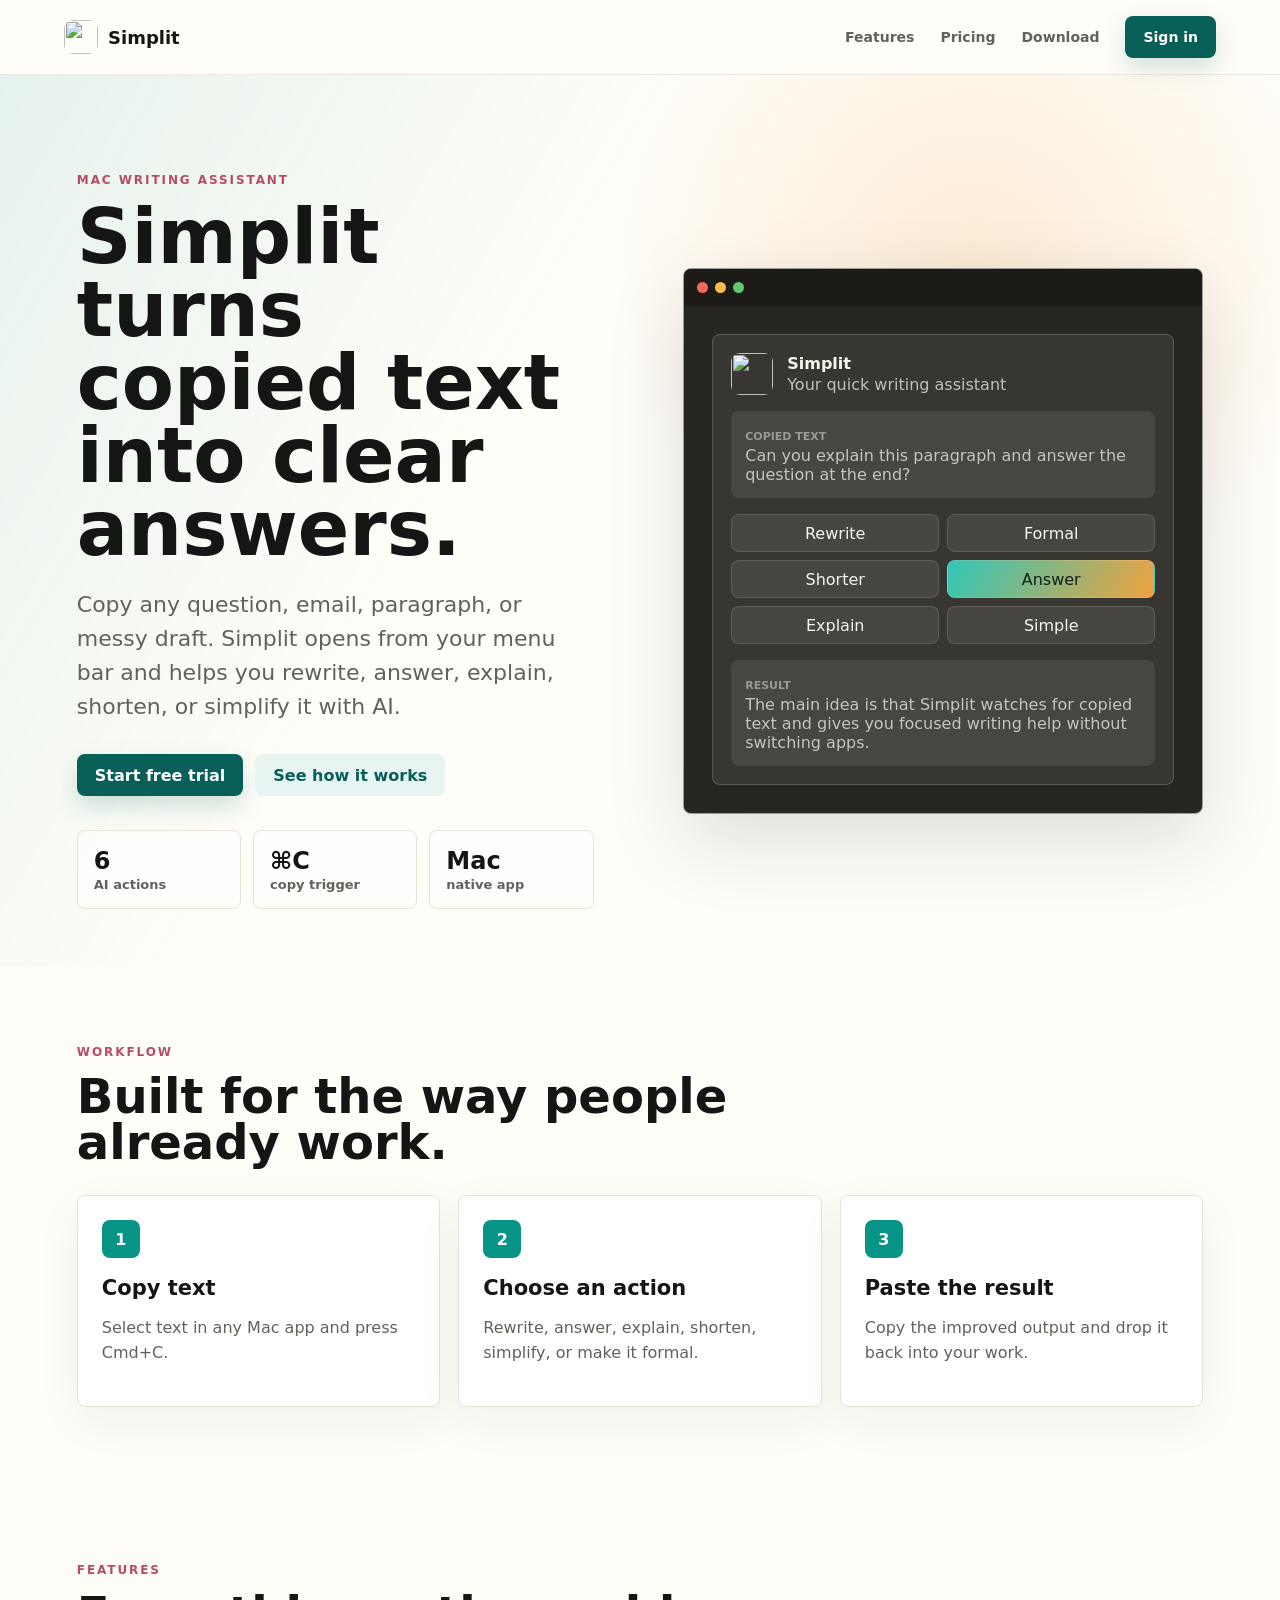
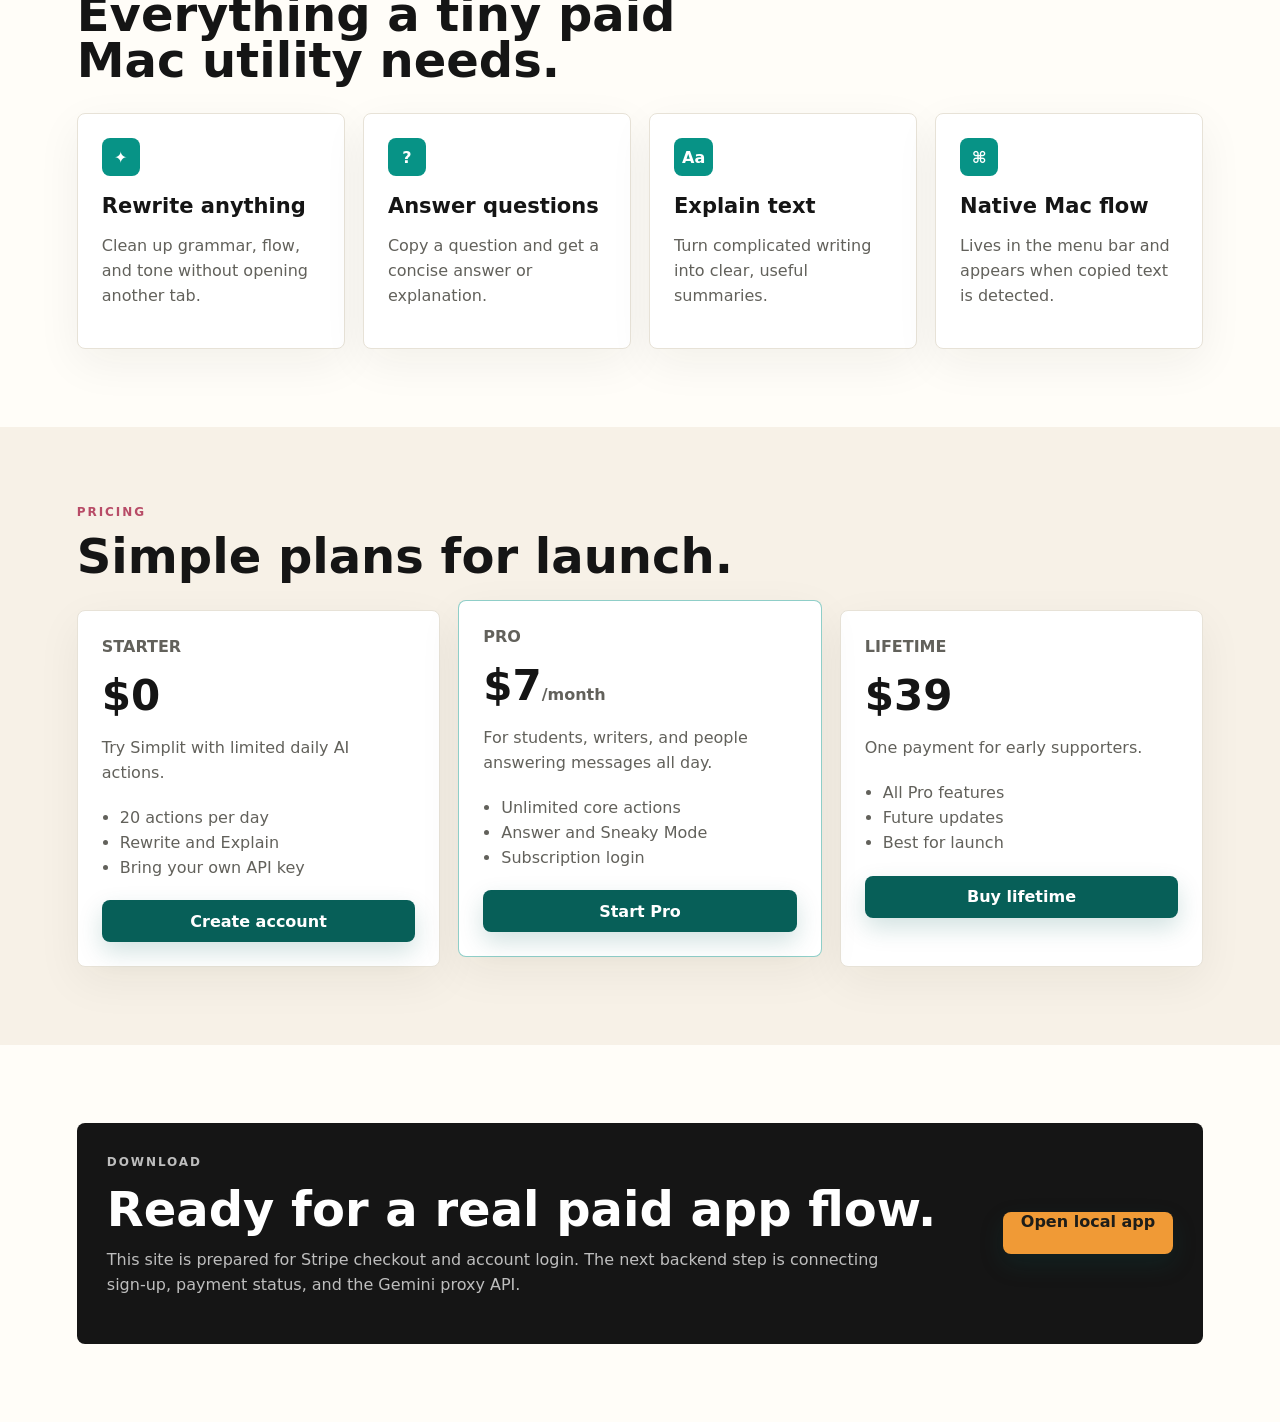
==== index.html @ 20a08aa9 "Add files via upload" ====
<!doctype html>
<html lang="en">
  <head>
    <meta charset="utf-8" />
    <meta name="viewport" content="width=device-width, initial-scale=1" />
    <title>Simplit | AI writing assistant for Mac</title>
    <meta
      name="description"
      content="Simplit is a Mac menu bar writing assistant that rewrites, answers, and explains copied text instantly."
    />
    <link rel="icon" href="assets/simplit-icon.png" />
    <link rel="stylesheet" href="styles.css" />
  </head>
  <body>
    <header class="topbar">
      <a class="brand" href="#top" aria-label="Simplit home">
        <img src="assets/simplit-icon.png" alt="" />
        <span>Simplit</span>
      </a>
      <nav aria-label="Primary navigation">
        <a href="#features">Features</a>
        <a href="#pricing">Pricing</a>
        <a href="#download">Download</a>
        <button class="nav-button" data-open-auth>Sign in</button>
      </nav>
    </header>

    <main id="top">
      <section class="hero">
        <div class="hero-copy">
          <p class="eyebrow">Mac writing assistant</p>
          <h1>Simplit turns copied text into clear answers.</h1>
          <p class="lead">
            Copy any question, email, paragraph, or messy draft. Simplit opens from your menu bar
            and helps you rewrite, answer, explain, shorten, or simplify it with AI.
          </p>
          <div class="hero-actions">
            <a class="primary" href="#pricing">Start free trial</a>
            <a class="secondary" href="#demo">See how it works</a>
          </div>
          <dl class="proof">
            <div>
              <dt>6</dt>
              <dd>AI actions</dd>
            </div>
            <div>
              <dt>⌘C</dt>
              <dd>copy trigger</dd>
            </div>
            <div>
              <dt>Mac</dt>
              <dd>native app</dd>
            </div>
          </dl>
        </div>

        <div class="product-shot" aria-label="Simplit app preview">
          <div class="desktop-bar">
            <span></span>
            <span></span>
            <span></span>
          </div>
          <div class="app-panel">
            <div class="app-header">
              <img src="assets/simplit-icon.png" alt="" />
              <div>
                <strong>Simplit</strong>
                <p>Your quick writing assistant</p>
              </div>
            </div>
            <div class="copied-text">
              <span>Copied text</span>
              <p>Can you explain this paragraph and answer the question at the end?</p>
            </div>
            <div class="action-grid">
              <button>Rewrite</button>
              <button>Formal</button>
              <button>Shorter</button>
              <button class="active">Answer</button>
              <button>Explain</button>
              <button>Simple</button>
            </div>
            <div class="result-box">
              <span>Result</span>
              <p>
                The main idea is that Simplit watches for copied text and gives you focused
                writing help without switching apps.
              </p>
            </div>
          </div>
        </div>
      </section>

      <section id="demo" class="workflow">
        <div class="section-heading">
          <p class="eyebrow">Workflow</p>
          <h2>Built for the way people already work.</h2>
        </div>
        <div class="steps">
          <article>
            <span>1</span>
            <h3>Copy text</h3>
            <p>Select text in any Mac app and press Cmd+C.</p>
          </article>
          <article>
            <span>2</span>
            <h3>Choose an action</h3>
            <p>Rewrite, answer, explain, shorten, simplify, or make it formal.</p>
          </article>
          <article>
            <span>3</span>
            <h3>Paste the result</h3>
            <p>Copy the improved output and drop it back into your work.</p>
          </article>
        </div>
      </section>

      <section id="features" class="features">
        <div class="section-heading">
          <p class="eyebrow">Features</p>
          <h2>Everything a tiny paid Mac utility needs.</h2>
        </div>
        <div class="feature-grid">
          <article>
            <div class="feature-icon">✦</div>
            <h3>Rewrite anything</h3>
            <p>Clean up grammar, flow, and tone without opening another tab.</p>
          </article>
          <article>
            <div class="feature-icon">?</div>
            <h3>Answer questions</h3>
            <p>Copy a question and get a concise answer or explanation.</p>
          </article>
          <article>
            <div class="feature-icon">Aa</div>
            <h3>Explain text</h3>
            <p>Turn complicated writing into clear, useful summaries.</p>
          </article>
          <article>
            <div class="feature-icon">⌘</div>
            <h3>Native Mac flow</h3>
            <p>Lives in the menu bar and appears when copied text is detected.</p>
          </article>
        </div>
      </section>

      <section id="pricing" class="pricing">
        <div class="section-heading">
          <p class="eyebrow">Pricing</p>
          <h2>Simple plans for launch.</h2>
        </div>
        <div class="pricing-grid">
          <article class="price-card">
            <p class="plan">Starter</p>
            <h3>$0</h3>
            <p>Try Simplit with limited daily AI actions.</p>
            <ul>
              <li>20 actions per day</li>
              <li>Rewrite and Explain</li>
              <li>Bring your own API key</li>
            </ul>
            <button data-open-auth>Create account</button>
          </article>
          <article class="price-card featured">
            <p class="plan">Pro</p>
            <h3>$7<span>/month</span></h3>
            <p>For students, writers, and people answering messages all day.</p>
            <ul>
              <li>Unlimited core actions</li>
              <li>Answer and Sneaky Mode</li>
              <li>Subscription login</li>
            </ul>
            <button data-open-auth>Start Pro</button>
          </article>
          <article class="price-card">
            <p class="plan">Lifetime</p>
            <h3>$39</h3>
            <p>One payment for early supporters.</p>
            <ul>
              <li>All Pro features</li>
              <li>Future updates</li>
              <li>Best for launch</li>
            </ul>
            <button data-open-auth>Buy lifetime</button>
          </article>
        </div>
      </section>

      <section id="download" class="download">
        <div>
          <p class="eyebrow">Download</p>
          <h2>Ready for a real paid app flow.</h2>
          <p>
            This site is prepared for Stripe checkout and account login. The next backend step is
            connecting sign-up, payment status, and the Gemini proxy API.
          </p>
        </div>
        <a class="primary" href="../Simplit.app">Open local app</a>
      </section>
    </main>

    <dialog class="auth-modal" id="authDialog">
      <form method="dialog" class="auth-card">
        <button class="close" value="cancel" aria-label="Close">×</button>
        <img src="assets/simplit-icon.png" alt="" />
        <h2>Create your Simplit account</h2>
        <p>Mock sign-in for the website demo. A real version would connect to Supabase and Stripe.</p>
        <label>
          Username
          <input id="username" name="username" autocomplete="username" placeholder="reem" />
        </label>
        <label>
          Email
          <input id="email" name="email" autocomplete="email" placeholder="you@example.com" />
        </label>
        <label>
          Plan
          <select id="plan" name="plan">
            <option>Pro monthly</option>
            <option>Lifetime</option>
            <option>Starter</option>
          </select>
        </label>
        <button class="primary full" id="saveAccount" value="default">Continue to checkout</button>
        <p class="auth-note" id="authNote"></p>
      </form>
    </dialog>

    <script src="script.js"></script>
  </body>
</html>
---- styles.css ----
:root {
  --ink: #151515;
  --muted: #62615b;
  --line: #e7e2d7;
  --paper: #fffdf8;
  --panel: #ffffff;
  --teal: #079386;
  --teal-dark: #075f58;
  --gold: #f09a36;
  --rose: #b84c67;
  --shadow: 0 26px 80px rgba(29, 29, 25, 0.14);
}

* {
  box-sizing: border-box;
}

html {
  scroll-behavior: smooth;
}

body {
  margin: 0;
  color: var(--ink);
  background: var(--paper);
  font-family: Inter, ui-sans-serif, system-ui, -apple-system, BlinkMacSystemFont, "Segoe UI", sans-serif;
}

a {
  color: inherit;
  text-decoration: none;
}

button,
input,
select {
  font: inherit;
}

.topbar {
  position: sticky;
  top: 0;
  z-index: 5;
  display: flex;
  align-items: center;
  justify-content: space-between;
  gap: 24px;
  padding: 16px clamp(18px, 5vw, 72px);
  background: rgba(255, 253, 248, 0.86);
  border-bottom: 1px solid rgba(231, 226, 215, 0.75);
  backdrop-filter: blur(18px);
}

.brand {
  display: inline-flex;
  align-items: center;
  gap: 10px;
  font-weight: 800;
  font-size: 18px;
}

.brand img {
  width: 34px;
  height: 34px;
  border-radius: 9px;
}

nav {
  display: flex;
  align-items: center;
  gap: clamp(12px, 2.5vw, 26px);
  color: var(--muted);
  font-size: 14px;
  font-weight: 650;
}

.nav-button,
.primary,
.secondary,
.price-card button {
  border: 0;
  cursor: pointer;
  border-radius: 8px;
  min-height: 42px;
  padding: 0 18px;
  font-weight: 800;
}

.nav-button,
.primary,
.price-card button {
  color: #fff;
  background: var(--teal-dark);
  box-shadow: 0 10px 24px rgba(7, 95, 88, 0.18);
}

.secondary {
  display: inline-flex;
  align-items: center;
  color: var(--teal-dark);
  background: #e8f4f1;
}

.hero {
  display: grid;
  grid-template-columns: minmax(0, 1fr) minmax(320px, 520px);
  gap: clamp(36px, 7vw, 92px);
  align-items: center;
  min-height: calc(100vh - 72px);
  padding: clamp(56px, 8vw, 98px) clamp(18px, 6vw, 86px) 58px;
  background:
    linear-gradient(120deg, rgba(7, 147, 134, 0.10), transparent 38%),
    radial-gradient(circle at 76% 22%, rgba(240, 154, 54, 0.18), transparent 30%);
}

.hero h1,
.section-heading h2,
.download h2 {
  margin: 0;
  font-size: clamp(42px, 7vw, 76px);
  line-height: 0.96;
  letter-spacing: 0;
}

.section-heading h2,
.download h2 {
  font-size: clamp(30px, 4vw, 48px);
}

.eyebrow {
  margin: 0 0 14px;
  color: var(--rose);
  font-size: 12px;
  font-weight: 900;
  letter-spacing: 0.16em;
  text-transform: uppercase;
}

.lead {
  max-width: 650px;
  margin: 22px 0 0;
  color: var(--muted);
  font-size: clamp(18px, 2vw, 22px);
  line-height: 1.55;
}

.hero-actions {
  display: flex;
  flex-wrap: wrap;
  gap: 12px;
  margin-top: 30px;
}

.hero-actions a {
  display: inline-flex;
  align-items: center;
}

.proof {
  display: grid;
  grid-template-columns: repeat(3, minmax(0, 1fr));
  gap: 12px;
  max-width: 520px;
  margin: 34px 0 0;
}

.proof div {
  padding: 16px;
  border: 1px solid var(--line);
  border-radius: 8px;
  background: rgba(255, 255, 255, 0.64);
}

.proof dt {
  font-size: 24px;
  font-weight: 900;
}

.proof dd {
  margin: 2px 0 0;
  color: var(--muted);
  font-size: 13px;
  font-weight: 700;
}

.product-shot {
  border: 1px solid rgba(255, 255, 255, 0.55);
  border-radius: 8px;
  background: #26251f;
  box-shadow: var(--shadow);
  overflow: hidden;
}

.desktop-bar {
  display: flex;
  gap: 7px;
  padding: 13px;
  background: #1c1b17;
}

.desktop-bar span {
  width: 11px;
  height: 11px;
  border-radius: 50%;
  background: #f16b5c;
}

.desktop-bar span:nth-child(2) {
  background: #f5bd4f;
}

.desktop-bar span:nth-child(3) {
  background: #60c86f;
}

.app-panel {
  margin: 28px;
  padding: 18px;
  border: 1px solid rgba(255, 255, 255, 0.18);
  border-radius: 8px;
  color: #f8f5eb;
  background: rgba(255, 255, 255, 0.08);
}

.app-header,
.download {
  display: flex;
  align-items: center;
  gap: 14px;
}

.app-header img {
  width: 42px;
  height: 42px;
  border-radius: 9px;
}

.app-header p,
.copied-text p,
.result-box p {
  margin: 2px 0 0;
  color: rgba(248, 245, 235, 0.72);
}

.copied-text,
.result-box {
  margin-top: 16px;
  padding: 14px;
  border-radius: 8px;
  background: rgba(255, 255, 255, 0.08);
}

.copied-text span,
.result-box span {
  color: rgba(248, 245, 235, 0.48);
  font-size: 11px;
  font-weight: 900;
  text-transform: uppercase;
}

.action-grid {
  display: grid;
  grid-template-columns: repeat(2, 1fr);
  gap: 8px;
  margin-top: 16px;
}

.action-grid button {
  min-height: 38px;
  color: #f8f5eb;
  border: 1px solid rgba(255, 255, 255, 0.13);
  border-radius: 8px;
  background: rgba(255, 255, 255, 0.08);
}

.action-grid .active {
  color: #10201d;
  background: linear-gradient(120deg, #30c7b8, #f0a23f);
}

.workflow,
.features,
.pricing {
  padding: 78px clamp(18px, 6vw, 86px);
}

.section-heading {
  max-width: 720px;
  margin-bottom: 30px;
}

.steps,
.feature-grid,
.pricing-grid {
  display: grid;
  grid-template-columns: repeat(3, minmax(0, 1fr));
  gap: 18px;
}

.feature-grid {
  grid-template-columns: repeat(4, minmax(0, 1fr));
}

.steps article,
.feature-grid article,
.price-card {
  padding: 24px;
  border: 1px solid var(--line);
  border-radius: 8px;
  background: var(--panel);
  box-shadow: 0 14px 46px rgba(29, 29, 25, 0.06);
}

.steps span,
.feature-icon {
  display: inline-flex;
  align-items: center;
  justify-content: center;
  min-width: 38px;
  height: 38px;
  padding: 0 8px;
  color: #fff;
  border-radius: 8px;
  background: var(--teal);
  font-weight: 900;
}

h3 {
  margin: 18px 0 8px;
  font-size: 21px;
}

article p,
.download p,
.price-card p,
.price-card li {
  color: var(--muted);
  line-height: 1.55;
}

.pricing {
  background: #f7f1e7;
}

.price-card h3 {
  margin: 12px 0;
  font-size: 42px;
}

.price-card h3 span {
  color: var(--muted);
  font-size: 16px;
}

.plan {
  margin: 0;
  color: var(--rose);
  font-weight: 900;
  text-transform: uppercase;
}

.price-card ul {
  margin: 20px 0;
  padding-left: 18px;
}

.price-card button {
  width: 100%;
}

.featured {
  border-color: rgba(7, 147, 134, 0.45);
  transform: translateY(-10px);
}

.download {
  justify-content: space-between;
  margin: 78px clamp(18px, 6vw, 86px);
  padding: 30px;
  border-radius: 8px;
  background: var(--ink);
  color: #fff;
}

.download p {
  max-width: 780px;
  color: rgba(255, 255, 255, 0.72);
}

.download .primary {
  flex: 0 0 auto;
  background: var(--gold);
  color: #1d1d19;
}

.auth-modal {
  width: min(440px, calc(100vw - 28px));
  border: 0;
  border-radius: 8px;
  padding: 0;
  box-shadow: var(--shadow);
}

.auth-modal::backdrop {
  background: rgba(22, 22, 18, 0.5);
  backdrop-filter: blur(8px);
}

.auth-card {
  position: relative;
  display: grid;
  gap: 14px;
  padding: 28px;
  background: var(--paper);
}

.auth-card img {
  width: 48px;
  height: 48px;
  border-radius: 12px;
}

.auth-card h2,
.auth-card p {
  margin: 0;
}

.auth-card p {
  color: var(--muted);
}

.auth-card label {
  display: grid;
  gap: 6px;
  color: var(--muted);
  font-size: 13px;
  font-weight: 800;
}

.auth-card input,
.auth-card select {
  width: 100%;
  min-height: 42px;
  border: 1px solid var(--line);
  border-radius: 8px;
  padding: 0 12px;
  background: #fff;
}

.full {
  width: 100%;
}

.close {
  position: absolute;
  top: 12px;
  right: 12px;
  width: 32px;
  height: 32px;
  border: 0;
  border-radius: 50%;
  background: #efe8dc;
  cursor: pointer;
}

.auth-note {
  min-height: 20px;
  font-size: 13px;
}

@media (max-width: 900px) {
  .hero,
  .steps,
  .feature-grid,
  .pricing-grid,
  .download {
    grid-template-columns: 1fr;
  }

  .hero {
    min-height: auto;
  }

  .download {
    display: grid;
  }

  .featured {
    transform: none;
  }
}

@media (max-width: 680px) {
  .topbar {
    align-items: flex-start;
  }

  nav {
    justify-content: flex-end;
    flex-wrap: wrap;
    gap: 10px;
  }

  .proof {
    grid-template-columns: 1fr;
  }

  .product-shot {
    margin-inline: -6px;
  }

  .app-panel {
    margin: 16px;
  }
}
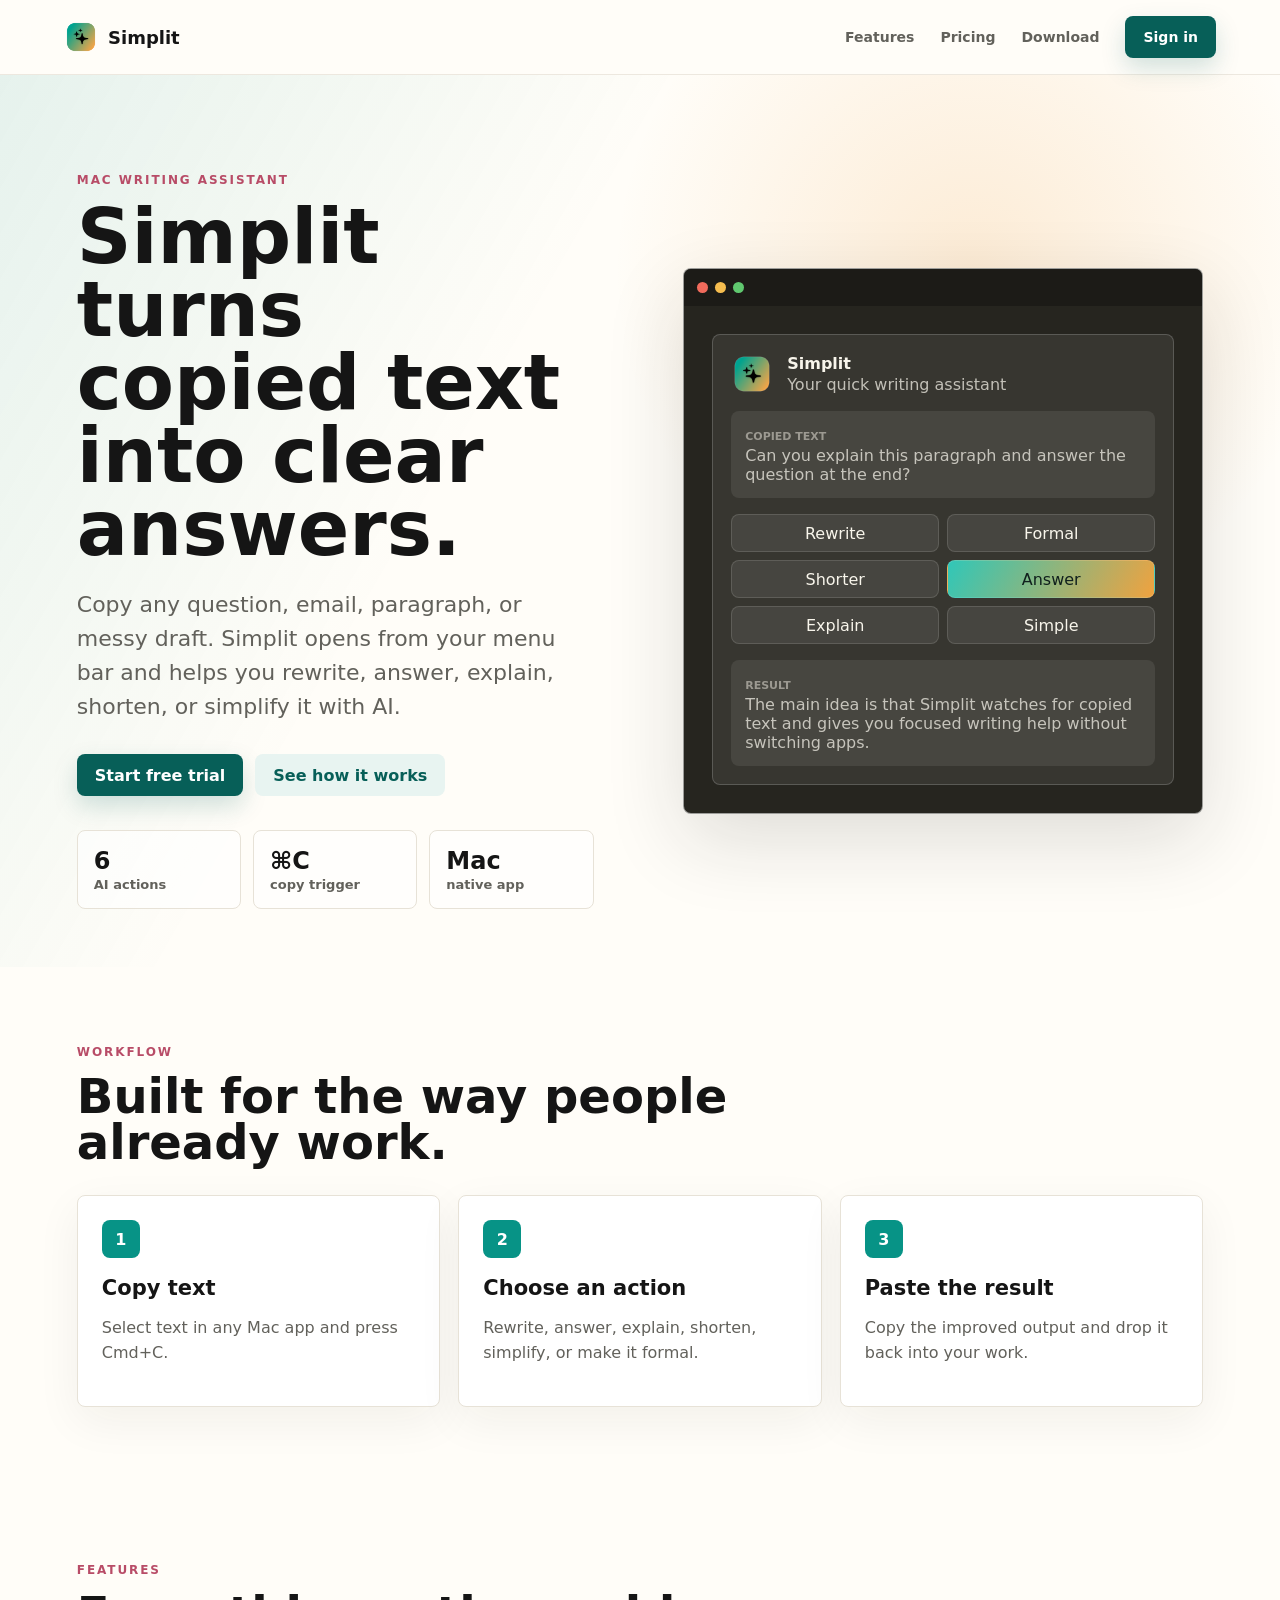
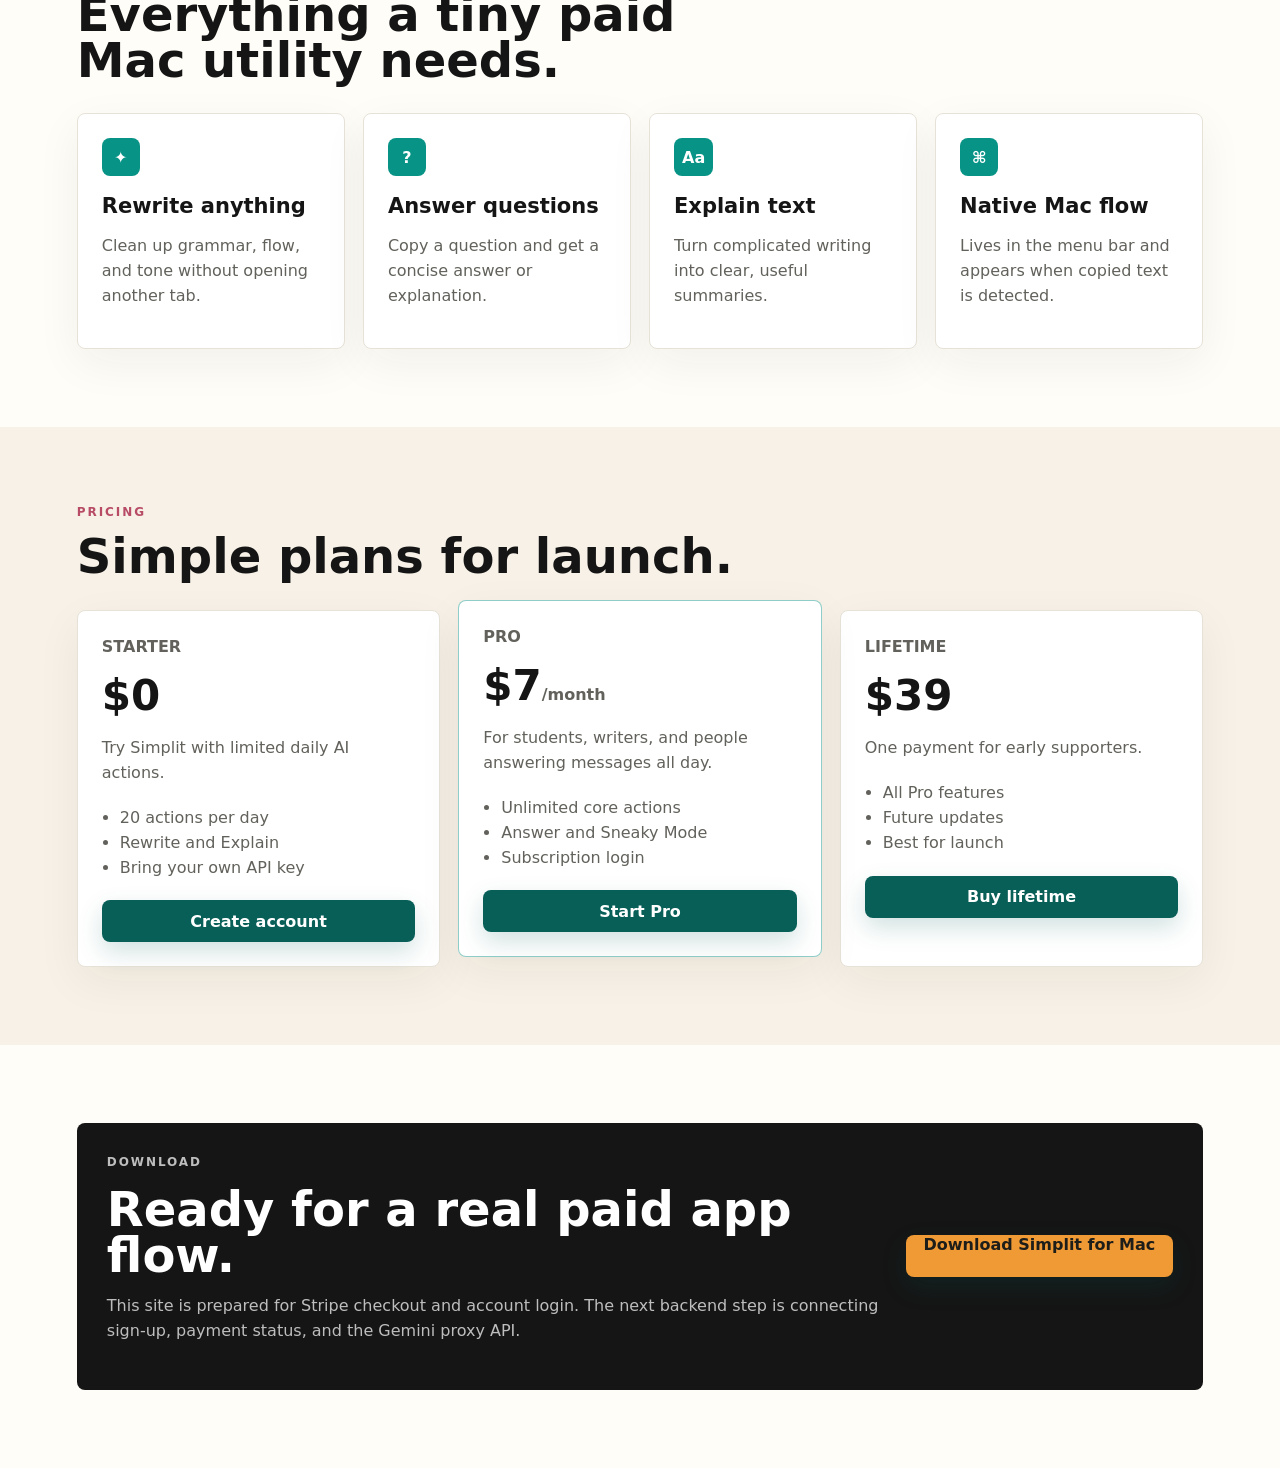
==== commit bcd16a1a: "Update index.html" ====
--- a/index.html
+++ b/index.html
@@ -195,7 +195,7 @@
             connecting sign-up, payment status, and the Gemini proxy API.
           </p>
         </div>
-        <a class="primary" href="../Simplit.app">Open local app</a>
+        <a class="primary" href="downloads/Simplit.zip" download>Download Simplit for Mac</a>
       </section>
     </main>
 
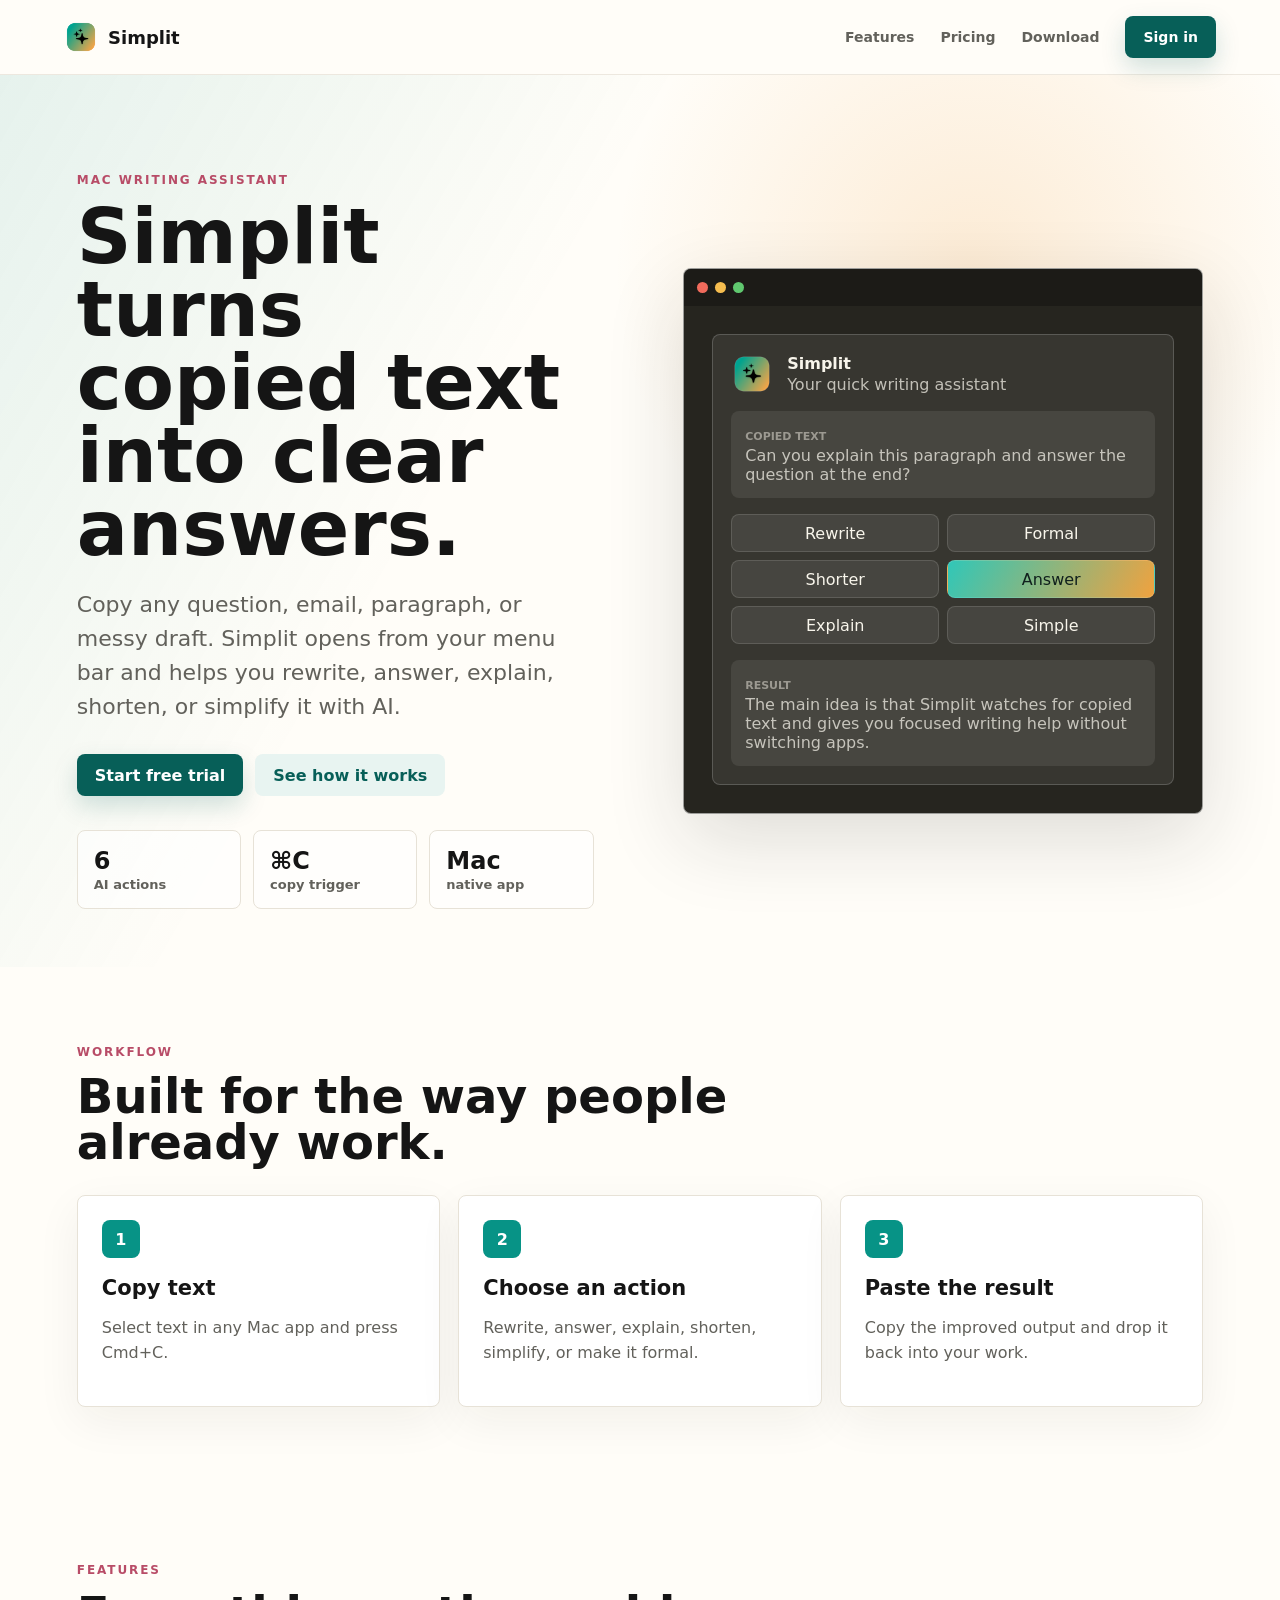
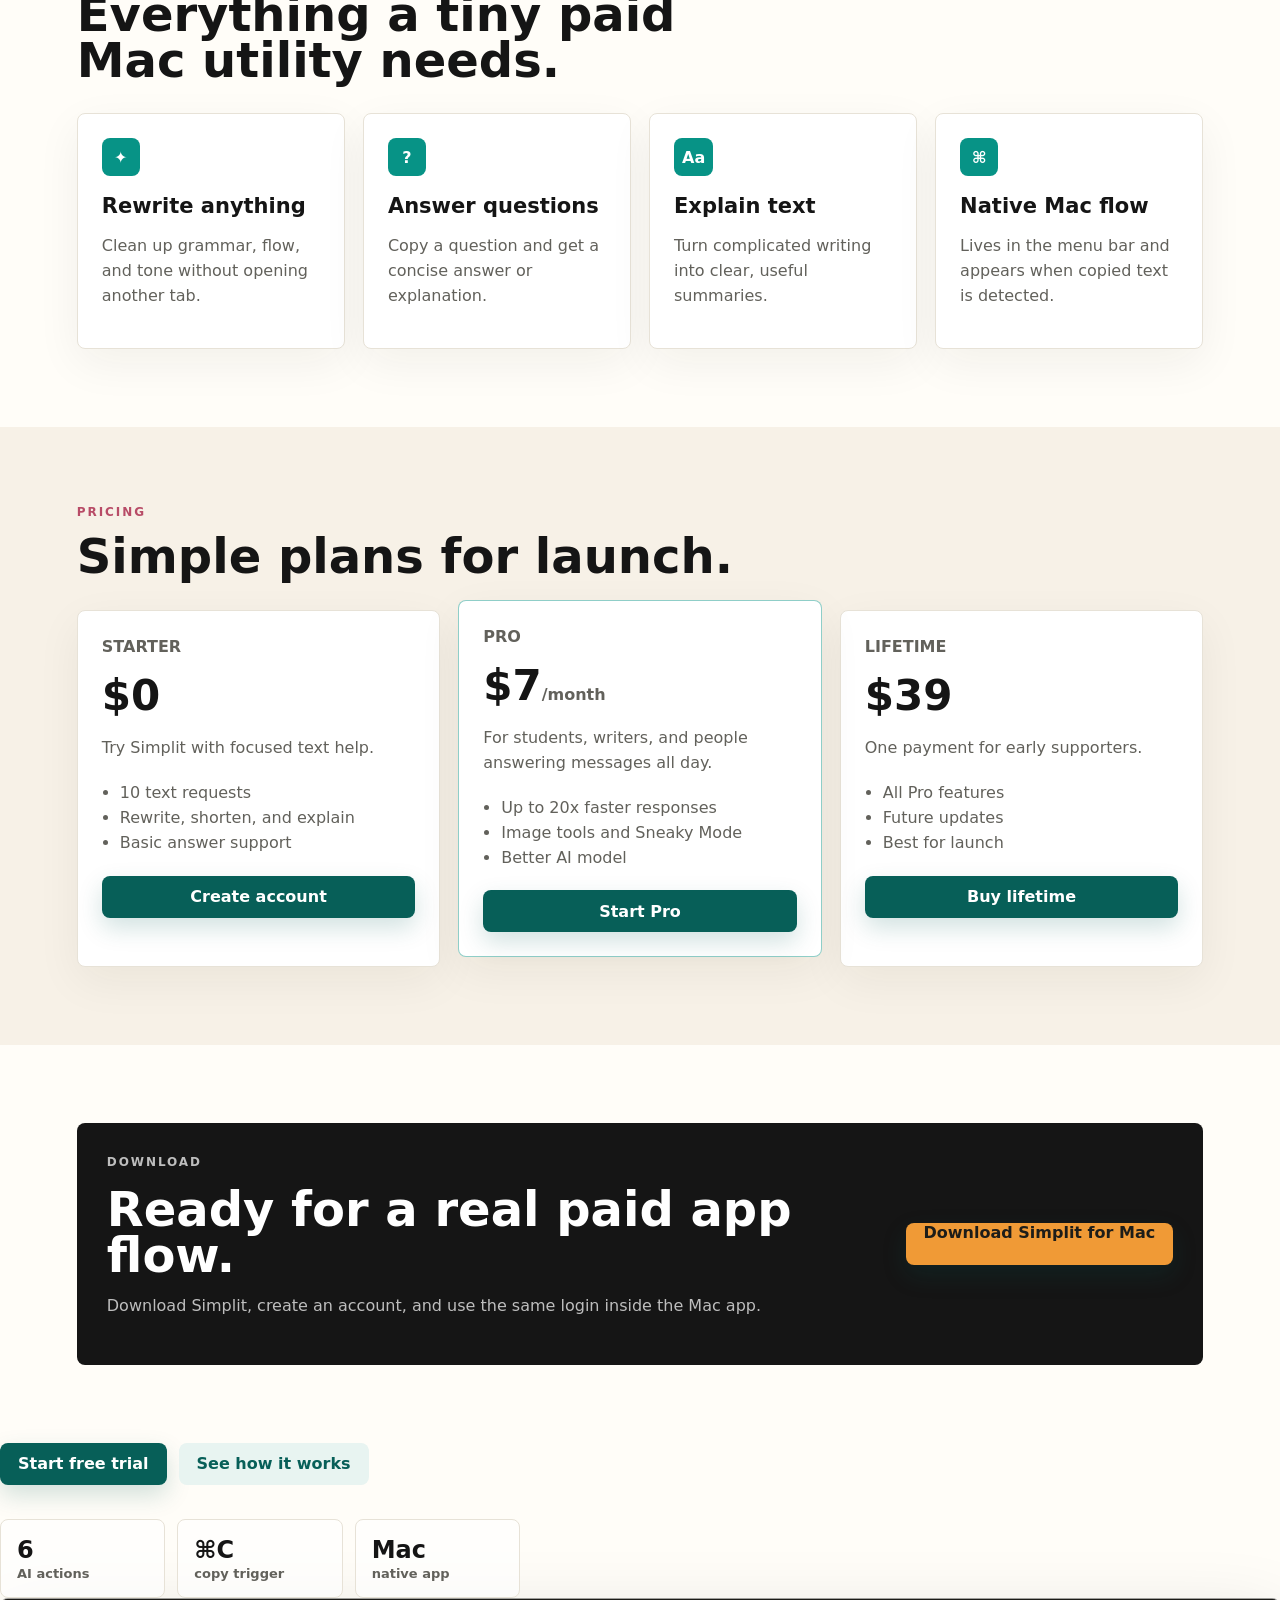
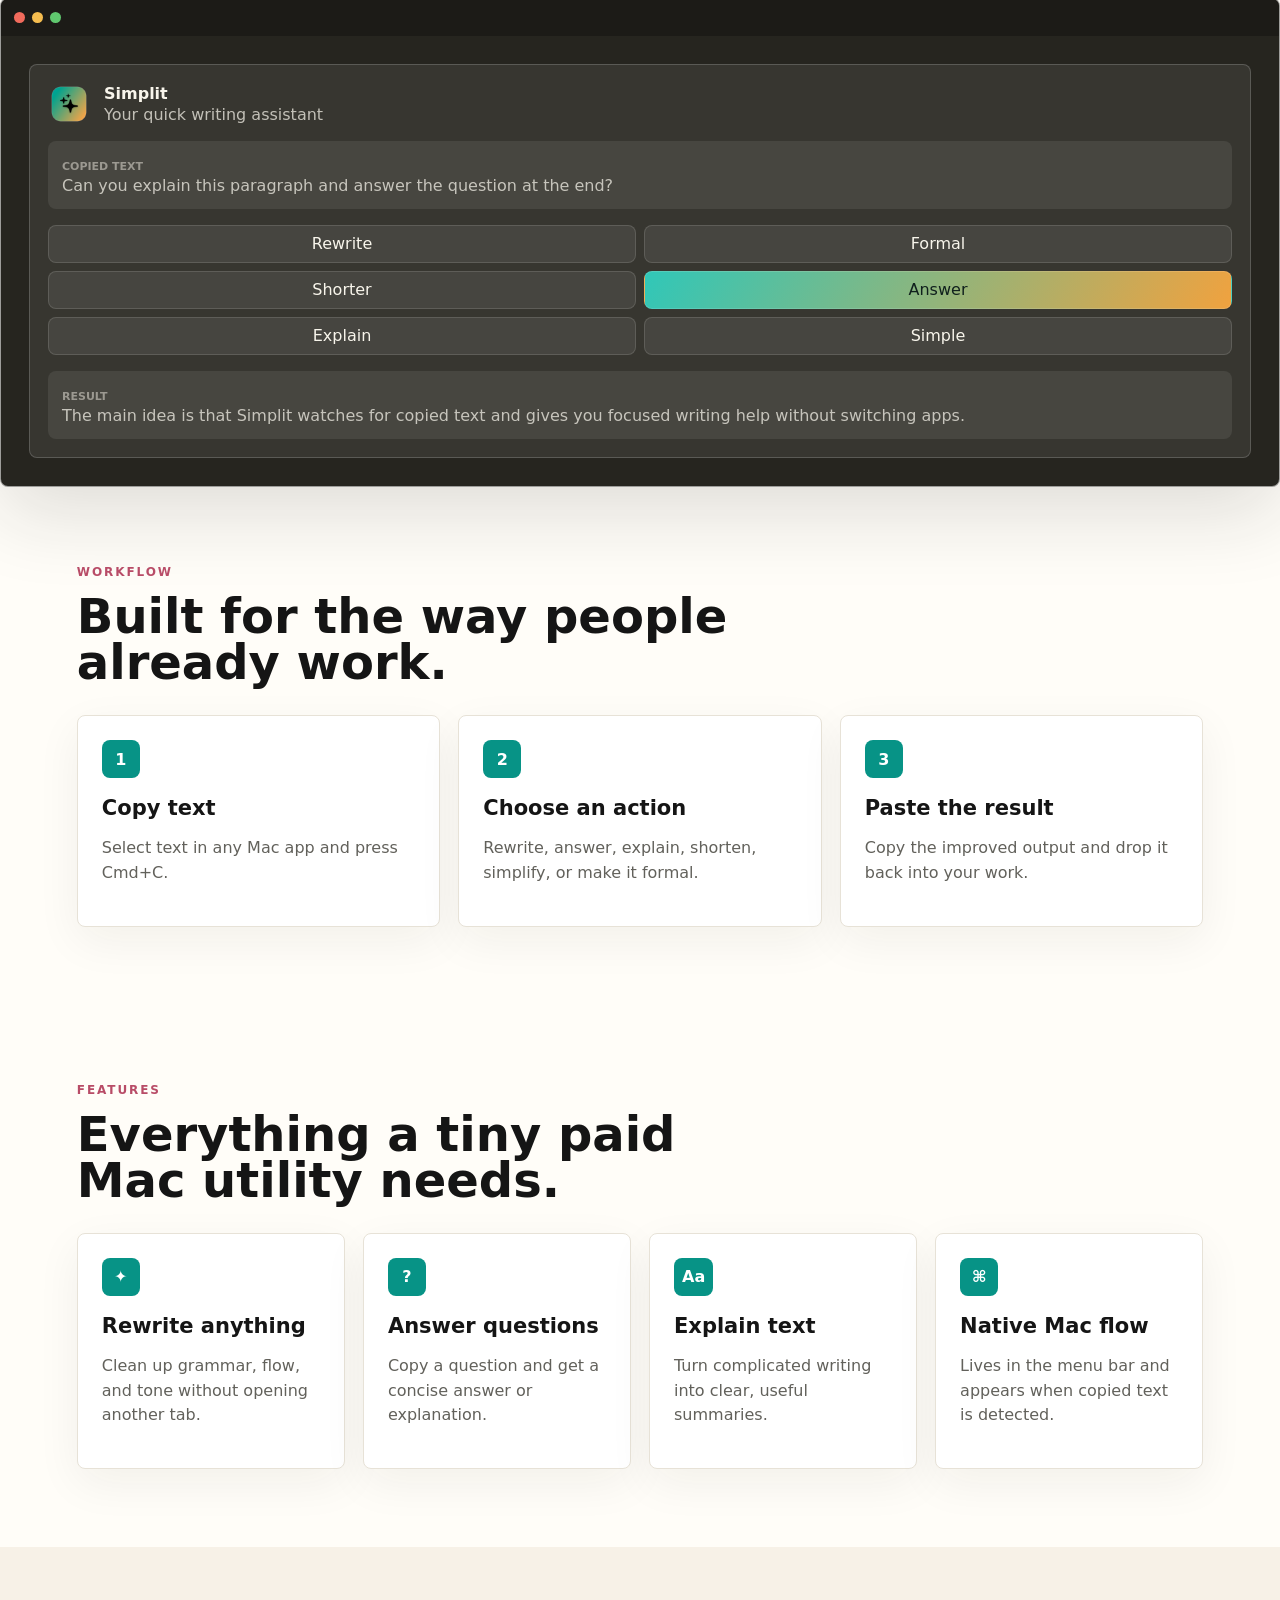
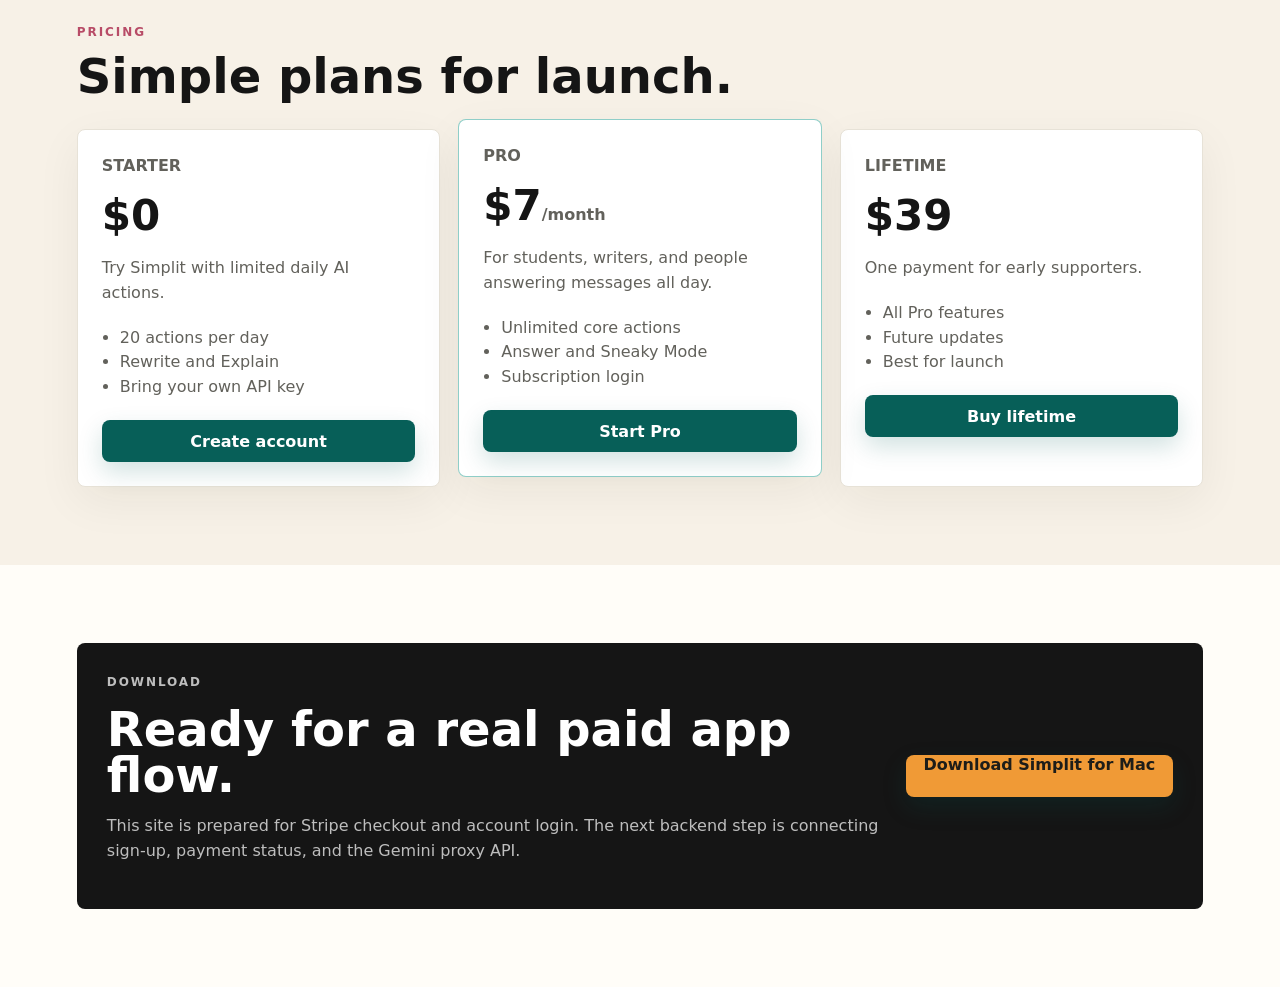
==== commit 213d3169: "Update index.html" ====
--- a/index.html
+++ b/index.html
@@ -153,6 +153,200 @@
           <article class="price-card">
             <p class="plan">Starter</p>
             <h3>$0</h3>
+            <p>Try Simplit with focused text help.</p>
+            <ul>
+              <li>10 text requests</li>
+              <li>Rewrite, shorten, and explain</li>
+              <li>Basic answer support</li>
+            </ul>
+            <button data-open-auth>Create account</button>
+          </article>
+          <article class="price-card featured">
+            <p class="plan">Pro</p>
+            <h3>$7<span>/month</span></h3>
+            <p>For students, writers, and people answering messages all day.</p>
+            <ul>
+              <li>Up to 20x faster responses</li>
+              <li>Image tools and Sneaky Mode</li>
+              <li>Better AI model</li>
+            </ul>
+            <button data-open-auth>Start Pro</button>
+          </article>
+          <article class="price-card">
+            <p class="plan">Lifetime</p>
+            <h3>$39</h3>
+            <p>One payment for early supporters.</p>
+            <ul>
+              <li>All Pro features</li>
+              <li>Future updates</li>
+              <li>Best for launch</li>
+            </ul>
+            <button data-open-auth>Buy lifetime</button>
+          </article>
+        </div>
+      </section>
+
+      <section id="download" class="download">
+        <div>
+          <p class="eyebrow">Download</p>
+          <h2>Ready for a real paid app flow.</h2>
+          <p>
+            Download Simplit, create an account, and use the same login inside the Mac app.
+          </p>
+        </div>
+        <a class="primary" href="downloads/Simplit.zip" download>Download Simplit for Mac</a>
+      </section>
+    </main>
+
+    <dialog class="auth-modal" id="authDialog">
+      <form method="dialog" class="auth-card">
+        <button class="close" value="cancel" aria-label="Close">×</button>
+        <img src="assets/simplit-icon.png" alt="" />
+        <h2>Create your Simplit account</h2>
+        <p>Mock sign-in for the website demo. A real version would connect to Supabase and Stripe.</p>
+        <label>
+          Username
+          <input id="username" name="username" autocomplete="username" placeholder="reem" />
+        </label>
+        <label>
+          Email
+          <input id="email" name="email" autocomplete="email" placeholder="you@example.com" />
+        </label>
+        <label>
+          Plan
+          <select id="plan" name="plan">
+            <option>Pro monthly</option>
+            <option>Lifetime</option>
+            <option>Starter</option>
+          </select>
+        </label>
+        <button class="primary full" id="saveAccount" value="default">Continue to checkout</button>
+        <p class="auth-note" id="authNote"></p>
+      </form>
+    </dialog>
+
+    <script src="script.js"></script>
+  </body>
+</html>
+          <div class="hero-actions">
+            <a class="primary" href="#pricing">Start free trial</a>
+            <a class="secondary" href="#demo">See how it works</a>
+          </div>
+          <dl class="proof">
+            <div>
+              <dt>6</dt>
+              <dd>AI actions</dd>
+            </div>
+            <div>
+              <dt>⌘C</dt>
+              <dd>copy trigger</dd>
+            </div>
+            <div>
+              <dt>Mac</dt>
+              <dd>native app</dd>
+            </div>
+          </dl>
+        </div>
+
+        <div class="product-shot" aria-label="Simplit app preview">
+          <div class="desktop-bar">
+            <span></span>
+            <span></span>
+            <span></span>
+          </div>
+          <div class="app-panel">
+            <div class="app-header">
+              <img src="assets/simplit-icon.png" alt="" />
+              <div>
+                <strong>Simplit</strong>
+                <p>Your quick writing assistant</p>
+              </div>
+            </div>
+            <div class="copied-text">
+              <span>Copied text</span>
+              <p>Can you explain this paragraph and answer the question at the end?</p>
+            </div>
+            <div class="action-grid">
+              <button>Rewrite</button>
+              <button>Formal</button>
+              <button>Shorter</button>
+              <button class="active">Answer</button>
+              <button>Explain</button>
+              <button>Simple</button>
+            </div>
+            <div class="result-box">
+              <span>Result</span>
+              <p>
+                The main idea is that Simplit watches for copied text and gives you focused
+                writing help without switching apps.
+              </p>
+            </div>
+          </div>
+        </div>
+      </section>
+
+      <section id="demo" class="workflow">
+        <div class="section-heading">
+          <p class="eyebrow">Workflow</p>
+          <h2>Built for the way people already work.</h2>
+        </div>
+        <div class="steps">
+          <article>
+            <span>1</span>
+            <h3>Copy text</h3>
+            <p>Select text in any Mac app and press Cmd+C.</p>
+          </article>
+          <article>
+            <span>2</span>
+            <h3>Choose an action</h3>
+            <p>Rewrite, answer, explain, shorten, simplify, or make it formal.</p>
+          </article>
+          <article>
+            <span>3</span>
+            <h3>Paste the result</h3>
+            <p>Copy the improved output and drop it back into your work.</p>
+          </article>
+        </div>
+      </section>
+
+      <section id="features" class="features">
+        <div class="section-heading">
+          <p class="eyebrow">Features</p>
+          <h2>Everything a tiny paid Mac utility needs.</h2>
+        </div>
+        <div class="feature-grid">
+          <article>
+            <div class="feature-icon">✦</div>
+            <h3>Rewrite anything</h3>
+            <p>Clean up grammar, flow, and tone without opening another tab.</p>
+          </article>
+          <article>
+            <div class="feature-icon">?</div>
+            <h3>Answer questions</h3>
+            <p>Copy a question and get a concise answer or explanation.</p>
+          </article>
+          <article>
+            <div class="feature-icon">Aa</div>
+            <h3>Explain text</h3>
+            <p>Turn complicated writing into clear, useful summaries.</p>
+          </article>
+          <article>
+            <div class="feature-icon">⌘</div>
+            <h3>Native Mac flow</h3>
+            <p>Lives in the menu bar and appears when copied text is detected.</p>
+          </article>
+        </div>
+      </section>
+
+      <section id="pricing" class="pricing">
+        <div class="section-heading">
+          <p class="eyebrow">Pricing</p>
+          <h2>Simple plans for launch.</h2>
+        </div>
+        <div class="pricing-grid">
+          <article class="price-card">
+            <p class="plan">Starter</p>
+            <h3>$0</h3>
             <p>Try Simplit with limited daily AI actions.</p>
             <ul>
               <li>20 actions per day</li>
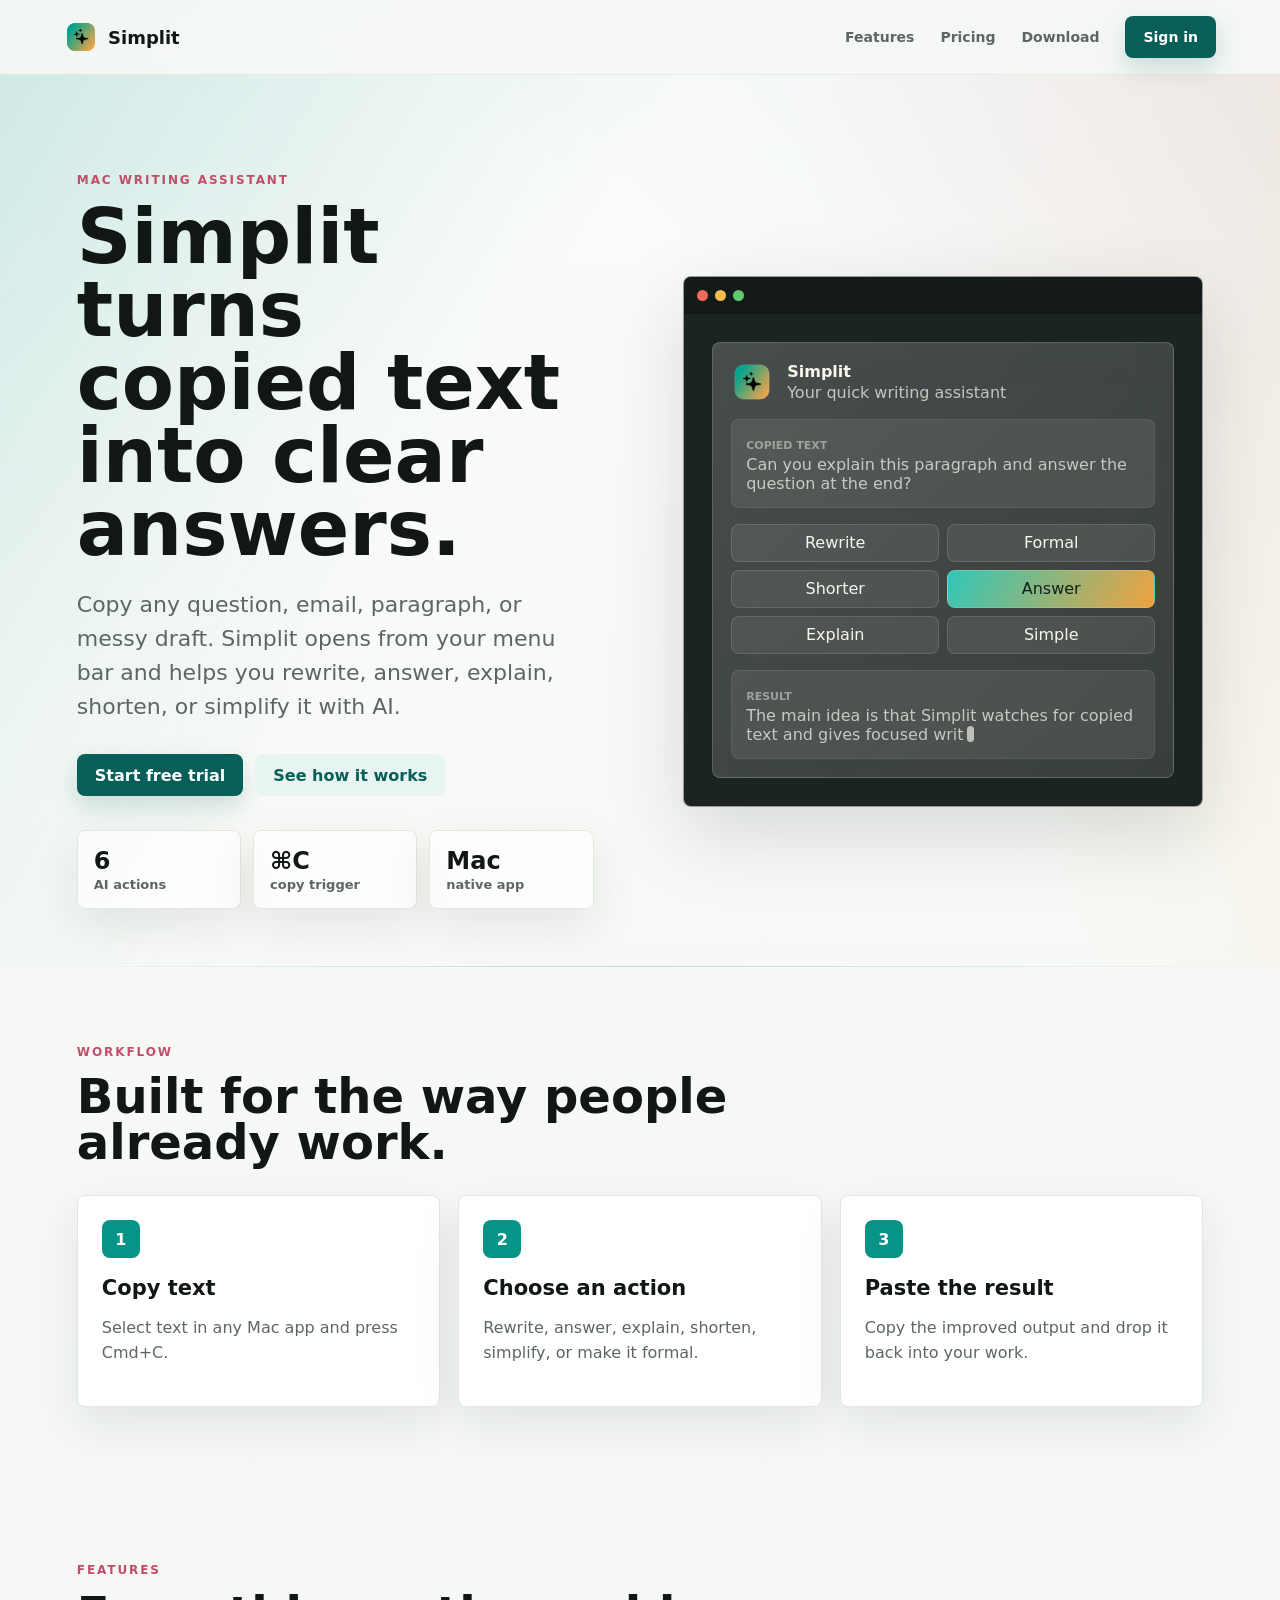
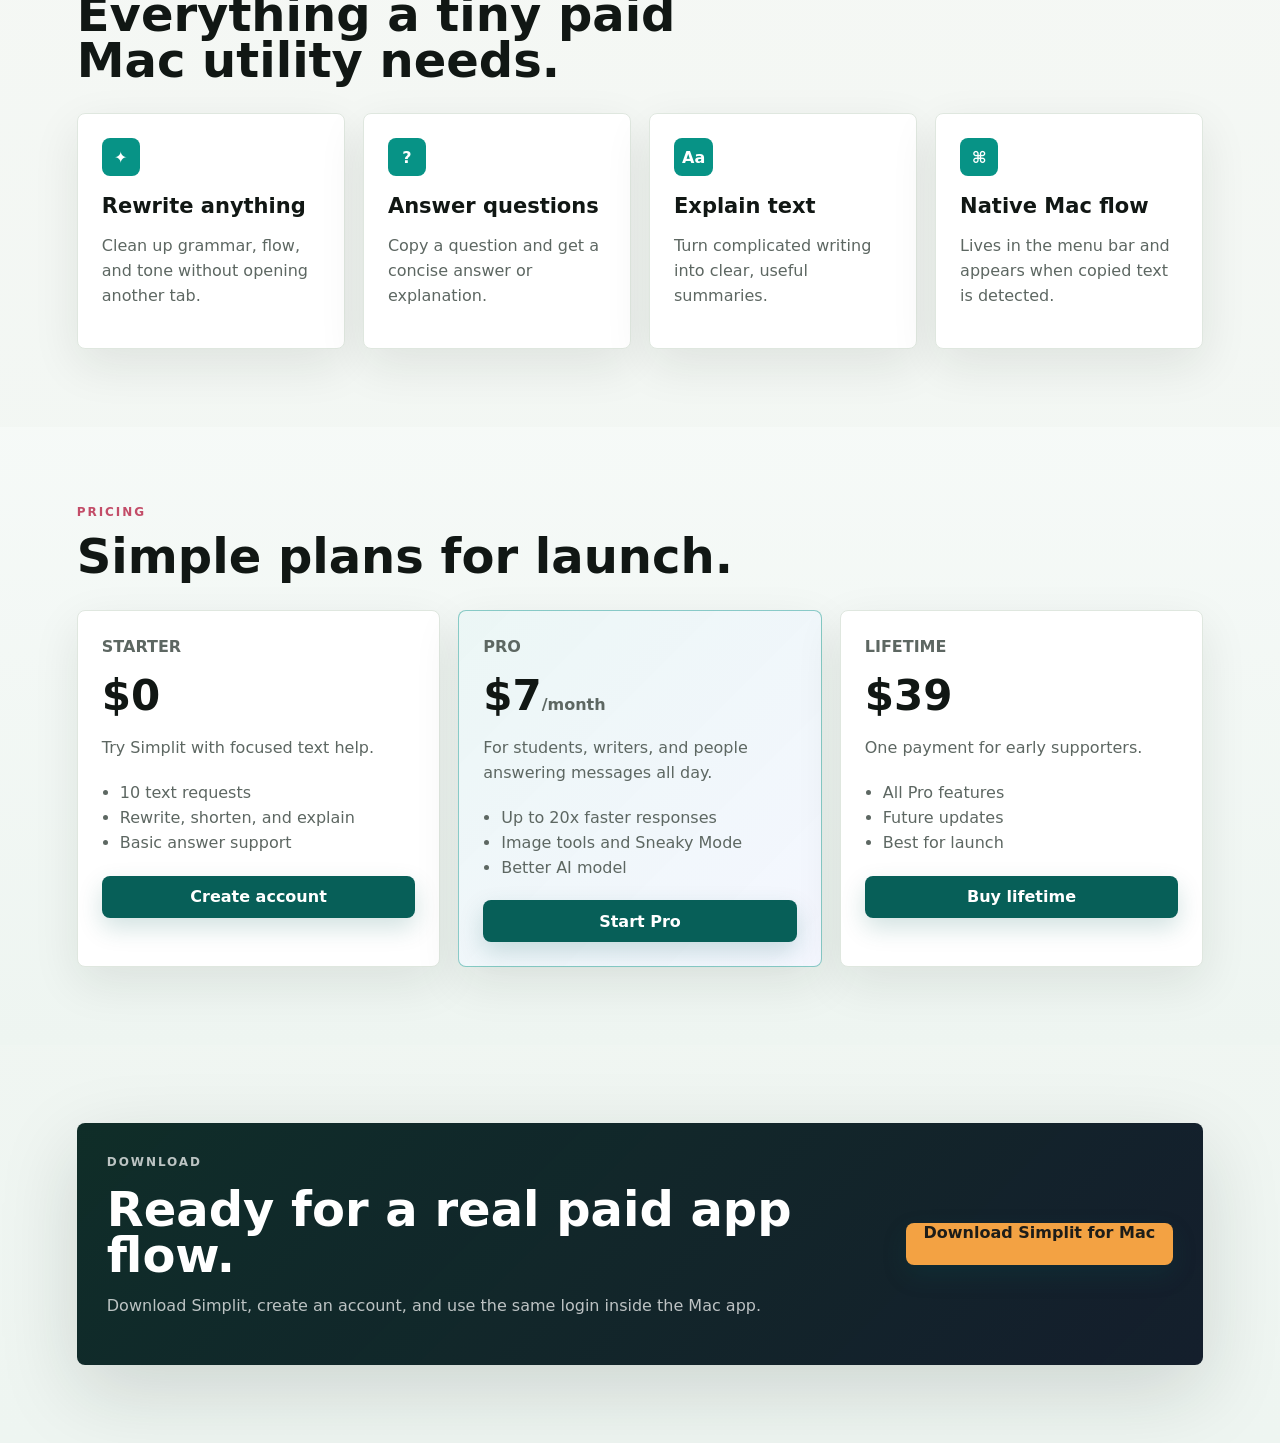
==== commit a2e9ad44: "Add files via upload" ====
--- a/index.html
+++ b/index.html
@@ -21,13 +21,14 @@
         <a href="#features">Features</a>
         <a href="#pricing">Pricing</a>
         <a href="#download">Download</a>
-        <button class="nav-button" data-open-auth>Sign in</button>
+        <button class="nav-button" data-open-auth data-mode="signin">Sign in</button>
       </nav>
     </header>
+    <div class="scroll-progress" aria-hidden="true"></div>
 
     <main id="top">
       <section class="hero">
-        <div class="hero-copy">
+        <div class="hero-copy" data-reveal>
           <p class="eyebrow">Mac writing assistant</p>
           <h1>Simplit turns copied text into clear answers.</h1>
           <p class="lead">
@@ -54,7 +55,7 @@
           </dl>
         </div>
 
-        <div class="product-shot" aria-label="Simplit app preview">
+        <div class="product-shot" aria-label="Simplit app preview" data-reveal>
           <div class="desktop-bar">
             <span></span>
             <span></span>
@@ -82,32 +83,29 @@
             </div>
             <div class="result-box">
               <span>Result</span>
-              <p>
-                The main idea is that Simplit watches for copied text and gives you focused
-                writing help without switching apps.
-              </p>
+              <p id="previewResult"></p>
             </div>
           </div>
         </div>
       </section>
 
-      <section id="demo" class="workflow">
-        <div class="section-heading">
+      <section id="demo" class="workflow" data-reveal>
+        <div class="section-heading" data-reveal>
           <p class="eyebrow">Workflow</p>
           <h2>Built for the way people already work.</h2>
         </div>
         <div class="steps">
-          <article>
+          <article data-reveal>
             <span>1</span>
             <h3>Copy text</h3>
             <p>Select text in any Mac app and press Cmd+C.</p>
           </article>
-          <article>
+          <article data-reveal>
             <span>2</span>
             <h3>Choose an action</h3>
             <p>Rewrite, answer, explain, shorten, simplify, or make it formal.</p>
           </article>
-          <article>
+          <article data-reveal>
             <span>3</span>
             <h3>Paste the result</h3>
             <p>Copy the improved output and drop it back into your work.</p>
@@ -115,28 +113,28 @@
         </div>
       </section>
 
-      <section id="features" class="features">
-        <div class="section-heading">
+      <section id="features" class="features" data-reveal>
+        <div class="section-heading" data-reveal>
           <p class="eyebrow">Features</p>
           <h2>Everything a tiny paid Mac utility needs.</h2>
         </div>
         <div class="feature-grid">
-          <article>
+          <article data-reveal>
             <div class="feature-icon">✦</div>
             <h3>Rewrite anything</h3>
             <p>Clean up grammar, flow, and tone without opening another tab.</p>
           </article>
-          <article>
+          <article data-reveal>
             <div class="feature-icon">?</div>
             <h3>Answer questions</h3>
             <p>Copy a question and get a concise answer or explanation.</p>
           </article>
-          <article>
+          <article data-reveal>
             <div class="feature-icon">Aa</div>
             <h3>Explain text</h3>
             <p>Turn complicated writing into clear, useful summaries.</p>
           </article>
-          <article>
+          <article data-reveal>
             <div class="feature-icon">⌘</div>
             <h3>Native Mac flow</h3>
             <p>Lives in the menu bar and appears when copied text is detected.</p>
@@ -144,13 +142,13 @@
         </div>
       </section>
 
-      <section id="pricing" class="pricing">
-        <div class="section-heading">
+      <section id="pricing" class="pricing" data-reveal>
+        <div class="section-heading" data-reveal>
           <p class="eyebrow">Pricing</p>
           <h2>Simple plans for launch.</h2>
         </div>
         <div class="pricing-grid">
-          <article class="price-card">
+          <article class="price-card" data-reveal>
             <p class="plan">Starter</p>
             <h3>$0</h3>
             <p>Try Simplit with focused text help.</p>
@@ -159,9 +157,9 @@
               <li>Rewrite, shorten, and explain</li>
               <li>Basic answer support</li>
             </ul>
-            <button data-open-auth>Create account</button>
-          </article>
-          <article class="price-card featured">
+            <button data-open-auth data-mode="signup" data-plan="Starter">Create account</button>
+          </article>
+          <article class="price-card featured" data-reveal>
             <p class="plan">Pro</p>
             <h3>$7<span>/month</span></h3>
             <p>For students, writers, and people answering messages all day.</p>
@@ -170,9 +168,9 @@
               <li>Image tools and Sneaky Mode</li>
               <li>Better AI model</li>
             </ul>
-            <button data-open-auth>Start Pro</button>
-          </article>
-          <article class="price-card">
+            <button data-open-auth data-mode="signup" data-plan="Pro monthly">Start Pro</button>
+          </article>
+          <article class="price-card" data-reveal>
             <p class="plan">Lifetime</p>
             <h3>$39</h3>
             <p>One payment for early supporters.</p>
@@ -181,12 +179,12 @@
               <li>Future updates</li>
               <li>Best for launch</li>
             </ul>
-            <button data-open-auth>Buy lifetime</button>
-          </article>
-        </div>
-      </section>
-
-      <section id="download" class="download">
+            <button data-open-auth data-mode="signup" data-plan="Lifetime">Buy lifetime</button>
+          </article>
+        </div>
+      </section>
+
+      <section id="download" class="download" data-reveal>
         <div>
           <p class="eyebrow">Download</p>
           <h2>Ready for a real paid app flow.</h2>
@@ -202,9 +200,10 @@
       <form method="dialog" class="auth-card">
         <button class="close" value="cancel" aria-label="Close">×</button>
         <img src="assets/simplit-icon.png" alt="" />
-        <h2>Create your Simplit account</h2>
-        <p>Mock sign-in for the website demo. A real version would connect to Supabase and Stripe.</p>
-        <label>
+        <p class="eyebrow" id="authModeLabel">Account</p>
+        <h2 id="authTitle">Create your Simplit account</h2>
+        <p id="authSubtitle">Use the same email and password inside the Mac app.</p>
+        <label id="usernameField">
           Username
           <input id="username" name="username" autocomplete="username" placeholder="reem" />
         </label>
@@ -213,6 +212,10 @@
           <input id="email" name="email" autocomplete="email" placeholder="you@example.com" />
         </label>
         <label>
+          Password
+          <input id="password" name="password" type="password" autocomplete="current-password" placeholder="At least 6 characters" />
+        </label>
+        <label id="planField">
           Plan
           <select id="plan" name="plan">
             <option>Pro monthly</option>
@@ -220,7 +223,7 @@
             <option>Starter</option>
           </select>
         </label>
-        <button class="primary full" id="saveAccount" value="default">Continue to checkout</button>
+        <button class="primary full" id="saveAccount" value="default">Continue</button>
         <p class="auth-note" id="authNote"></p>
       </form>
     </dialog>
@@ -228,198 +231,3 @@
     <script src="script.js"></script>
   </body>
 </html>
-          <div class="hero-actions">
-            <a class="primary" href="#pricing">Start free trial</a>
-            <a class="secondary" href="#demo">See how it works</a>
-          </div>
-          <dl class="proof">
-            <div>
-              <dt>6</dt>
-              <dd>AI actions</dd>
-            </div>
-            <div>
-              <dt>⌘C</dt>
-              <dd>copy trigger</dd>
-            </div>
-            <div>
-              <dt>Mac</dt>
-              <dd>native app</dd>
-            </div>
-          </dl>
-        </div>
-
-        <div class="product-shot" aria-label="Simplit app preview">
-          <div class="desktop-bar">
-            <span></span>
-            <span></span>
-            <span></span>
-          </div>
-          <div class="app-panel">
-            <div class="app-header">
-              <img src="assets/simplit-icon.png" alt="" />
-              <div>
-                <strong>Simplit</strong>
-                <p>Your quick writing assistant</p>
-              </div>
-            </div>
-            <div class="copied-text">
-              <span>Copied text</span>
-              <p>Can you explain this paragraph and answer the question at the end?</p>
-            </div>
-            <div class="action-grid">
-              <button>Rewrite</button>
-              <button>Formal</button>
-              <button>Shorter</button>
-              <button class="active">Answer</button>
-              <button>Explain</button>
-              <button>Simple</button>
-            </div>
-            <div class="result-box">
-              <span>Result</span>
-              <p>
-                The main idea is that Simplit watches for copied text and gives you focused
-                writing help without switching apps.
-              </p>
-            </div>
-          </div>
-        </div>
-      </section>
-
-      <section id="demo" class="workflow">
-        <div class="section-heading">
-          <p class="eyebrow">Workflow</p>
-          <h2>Built for the way people already work.</h2>
-        </div>
-        <div class="steps">
-          <article>
-            <span>1</span>
-            <h3>Copy text</h3>
-            <p>Select text in any Mac app and press Cmd+C.</p>
-          </article>
-          <article>
-            <span>2</span>
-            <h3>Choose an action</h3>
-            <p>Rewrite, answer, explain, shorten, simplify, or make it formal.</p>
-          </article>
-          <article>
-            <span>3</span>
-            <h3>Paste the result</h3>
-            <p>Copy the improved output and drop it back into your work.</p>
-          </article>
-        </div>
-      </section>
-
-      <section id="features" class="features">
-        <div class="section-heading">
-          <p class="eyebrow">Features</p>
-          <h2>Everything a tiny paid Mac utility needs.</h2>
-        </div>
-        <div class="feature-grid">
-          <article>
-            <div class="feature-icon">✦</div>
-            <h3>Rewrite anything</h3>
-            <p>Clean up grammar, flow, and tone without opening another tab.</p>
-          </article>
-          <article>
-            <div class="feature-icon">?</div>
-            <h3>Answer questions</h3>
-            <p>Copy a question and get a concise answer or explanation.</p>
-          </article>
-          <article>
-            <div class="feature-icon">Aa</div>
-            <h3>Explain text</h3>
-            <p>Turn complicated writing into clear, useful summaries.</p>
-          </article>
-          <article>
-            <div class="feature-icon">⌘</div>
-            <h3>Native Mac flow</h3>
-            <p>Lives in the menu bar and appears when copied text is detected.</p>
-          </article>
-        </div>
-      </section>
-
-      <section id="pricing" class="pricing">
-        <div class="section-heading">
-          <p class="eyebrow">Pricing</p>
-          <h2>Simple plans for launch.</h2>
-        </div>
-        <div class="pricing-grid">
-          <article class="price-card">
-            <p class="plan">Starter</p>
-            <h3>$0</h3>
-            <p>Try Simplit with limited daily AI actions.</p>
-            <ul>
-              <li>20 actions per day</li>
-              <li>Rewrite and Explain</li>
-              <li>Bring your own API key</li>
-            </ul>
-            <button data-open-auth>Create account</button>
-          </article>
-          <article class="price-card featured">
-            <p class="plan">Pro</p>
-            <h3>$7<span>/month</span></h3>
-            <p>For students, writers, and people answering messages all day.</p>
-            <ul>
-              <li>Unlimited core actions</li>
-              <li>Answer and Sneaky Mode</li>
-              <li>Subscription login</li>
-            </ul>
-            <button data-open-auth>Start Pro</button>
-          </article>
-          <article class="price-card">
-            <p class="plan">Lifetime</p>
-            <h3>$39</h3>
-            <p>One payment for early supporters.</p>
-            <ul>
-              <li>All Pro features</li>
-              <li>Future updates</li>
-              <li>Best for launch</li>
-            </ul>
-            <button data-open-auth>Buy lifetime</button>
-          </article>
-        </div>
-      </section>
-
-      <section id="download" class="download">
-        <div>
-          <p class="eyebrow">Download</p>
-          <h2>Ready for a real paid app flow.</h2>
-          <p>
-            This site is prepared for Stripe checkout and account login. The next backend step is
-            connecting sign-up, payment status, and the Gemini proxy API.
-          </p>
-        </div>
-        <a class="primary" href="downloads/Simplit.zip" download>Download Simplit for Mac</a>
-      </section>
-    </main>
-
-    <dialog class="auth-modal" id="authDialog">
-      <form method="dialog" class="auth-card">
-        <button class="close" value="cancel" aria-label="Close">×</button>
-        <img src="assets/simplit-icon.png" alt="" />
-        <h2>Create your Simplit account</h2>
-        <p>Mock sign-in for the website demo. A real version would connect to Supabase and Stripe.</p>
-        <label>
-          Username
-          <input id="username" name="username" autocomplete="username" placeholder="reem" />
-        </label>
-        <label>
-          Email
-          <input id="email" name="email" autocomplete="email" placeholder="you@example.com" />
-        </label>
-        <label>
-          Plan
-          <select id="plan" name="plan">
-            <option>Pro monthly</option>
-            <option>Lifetime</option>
-            <option>Starter</option>
-          </select>
-        </label>
-        <button class="primary full" id="saveAccount" value="default">Continue to checkout</button>
-        <p class="auth-note" id="authNote"></p>
-      </form>
-    </dialog>
-
-    <script src="script.js"></script>
-  </body>
-</html>
--- a/styles.css
+++ b/styles.css
@@ -1,14 +1,16 @@
 :root {
-  --ink: #151515;
-  --muted: #62615b;
-  --line: #e7e2d7;
-  --paper: #fffdf8;
+  --ink: #111714;
+  --muted: #5d6762;
+  --line: #dfe7df;
+  --paper: #f6f8f5;
   --panel: #ffffff;
   --teal: #079386;
   --teal-dark: #075f58;
-  --gold: #f09a36;
-  --rose: #b84c67;
-  --shadow: 0 26px 80px rgba(29, 29, 25, 0.14);
+  --gold: #f3a243;
+  --blue: #315eff;
+  --rose: #c34d68;
+  --shadow: 0 26px 80px rgba(19, 31, 26, 0.15);
+  --soft-shadow: 0 16px 48px rgba(19, 31, 26, 0.09);
 }
 
 * {
@@ -22,8 +24,12 @@
 body {
   margin: 0;
   color: var(--ink);
-  background: var(--paper);
+  background:
+    linear-gradient(135deg, rgba(7, 147, 134, 0.09), transparent 34rem),
+    linear-gradient(220deg, rgba(49, 94, 255, 0.07), transparent 38rem),
+    linear-gradient(180deg, #fbfcfa 0%, var(--paper) 42%, #eef5f1 100%);
   font-family: Inter, ui-sans-serif, system-ui, -apple-system, BlinkMacSystemFont, "Segoe UI", sans-serif;
+  overflow-x: hidden;
 }
 
 a {
@@ -46,9 +52,22 @@
   justify-content: space-between;
   gap: 24px;
   padding: 16px clamp(18px, 5vw, 72px);
-  background: rgba(255, 253, 248, 0.86);
-  border-bottom: 1px solid rgba(231, 226, 215, 0.75);
+  background: rgba(246, 248, 245, 0.82);
+  border-bottom: 1px solid rgba(223, 231, 223, 0.78);
   backdrop-filter: blur(18px);
+  animation: slideDown 700ms cubic-bezier(.2,.8,.2,1) both;
+}
+
+.scroll-progress {
+  position: fixed;
+  top: 0;
+  left: 0;
+  z-index: 20;
+  width: 100%;
+  height: 3px;
+  transform: scaleX(0);
+  transform-origin: left;
+  background: linear-gradient(90deg, var(--teal), var(--blue), var(--gold));
 }
 
 .brand {
@@ -74,16 +93,47 @@
   font-weight: 650;
 }
 
+nav a {
+  position: relative;
+  padding: 8px 0;
+  transition: color 180ms ease;
+}
+
+nav a::after {
+  position: absolute;
+  left: 0;
+  right: 0;
+  bottom: 2px;
+  height: 2px;
+  content: "";
+  border-radius: 999px;
+  transform: scaleX(0);
+  transform-origin: left;
+  background: var(--teal);
+  transition: transform 220ms ease;
+}
+
+nav a:hover {
+  color: var(--ink);
+}
+
+nav a:hover::after {
+  transform: scaleX(1);
+}
+
 .nav-button,
 .primary,
 .secondary,
 .price-card button {
+  position: relative;
+  overflow: hidden;
   border: 0;
   cursor: pointer;
   border-radius: 8px;
   min-height: 42px;
   padding: 0 18px;
   font-weight: 800;
+  transition: transform 180ms ease, box-shadow 180ms ease, background 180ms ease;
 }
 
 .nav-button,
@@ -94,6 +144,34 @@
   box-shadow: 0 10px 24px rgba(7, 95, 88, 0.18);
 }
 
+.nav-button::before,
+.primary::before,
+.price-card button::before {
+  position: absolute;
+  top: 0;
+  left: -120%;
+  width: 80%;
+  height: 100%;
+  content: "";
+  transform: skewX(-18deg);
+  background: linear-gradient(90deg, transparent, rgba(255, 255, 255, 0.28), transparent);
+  transition: left 520ms ease;
+}
+
+.nav-button:hover,
+.primary:hover,
+.price-card button:hover,
+.secondary:hover {
+  transform: translateY(-2px);
+  box-shadow: 0 16px 36px rgba(7, 95, 88, 0.20);
+}
+
+.nav-button:hover::before,
+.primary:hover::before,
+.price-card button:hover::before {
+  left: 120%;
+}
+
 .secondary {
   display: inline-flex;
   align-items: center;
@@ -102,6 +180,7 @@
 }
 
 .hero {
+  position: relative;
   display: grid;
   grid-template-columns: minmax(0, 1fr) minmax(320px, 520px);
   gap: clamp(36px, 7vw, 92px);
@@ -110,7 +189,31 @@
   padding: clamp(56px, 8vw, 98px) clamp(18px, 6vw, 86px) 58px;
   background:
     linear-gradient(120deg, rgba(7, 147, 134, 0.10), transparent 38%),
-    radial-gradient(circle at 76% 22%, rgba(240, 154, 54, 0.18), transparent 30%);
+    linear-gradient(250deg, rgba(243, 162, 67, 0.12), transparent 32%);
+}
+
+.hero::after {
+  position: absolute;
+  inset: auto 0 0 0;
+  height: 1px;
+  content: "";
+  background: linear-gradient(90deg, transparent, rgba(7, 147, 134, 0.28), transparent);
+}
+
+.hero-copy > * {
+  animation: riseIn 850ms cubic-bezier(.2,.8,.2,1) both;
+}
+
+.hero-copy .lead {
+  animation-delay: 90ms;
+}
+
+.hero-actions {
+  animation-delay: 180ms;
+}
+
+.proof {
+  animation-delay: 270ms;
 }
 
 .hero h1,
@@ -169,6 +272,14 @@
   border: 1px solid var(--line);
   border-radius: 8px;
   background: rgba(255, 255, 255, 0.64);
+  box-shadow: var(--soft-shadow);
+  transition: transform 180ms ease, box-shadow 180ms ease, border-color 180ms ease;
+}
+
+.proof div:hover {
+  transform: translateY(-3px);
+  border-color: rgba(7, 147, 134, 0.30);
+  box-shadow: 0 18px 52px rgba(19, 31, 26, 0.13);
 }
 
 .proof dt {
@@ -186,16 +297,24 @@
 .product-shot {
   border: 1px solid rgba(255, 255, 255, 0.55);
   border-radius: 8px;
-  background: #26251f;
+  background: #1c2422;
   box-shadow: var(--shadow);
   overflow: hidden;
+  transform-style: preserve-3d;
+  animation: previewFloat 5.5s ease-in-out infinite;
+  transition: transform 260ms ease, box-shadow 260ms ease;
+}
+
+.product-shot:hover {
+  transform: translateY(-6px) rotateX(1deg) rotateY(-1deg);
+  box-shadow: 0 34px 96px rgba(19, 31, 26, 0.22);
 }
 
 .desktop-bar {
   display: flex;
   gap: 7px;
   padding: 13px;
-  background: #1c1b17;
+  background: #141a18;
 }
 
 .desktop-bar span {
@@ -219,7 +338,10 @@
   border: 1px solid rgba(255, 255, 255, 0.18);
   border-radius: 8px;
   color: #f8f5eb;
-  background: rgba(255, 255, 255, 0.08);
+  background:
+    linear-gradient(135deg, rgba(255, 255, 255, 0.12), rgba(255, 255, 255, 0.05)),
+    rgba(255, 255, 255, 0.08);
+  backdrop-filter: blur(20px);
 }
 
 .app-header,
@@ -248,6 +370,7 @@
   padding: 14px;
   border-radius: 8px;
   background: rgba(255, 255, 255, 0.08);
+  border: 1px solid rgba(255, 255, 255, 0.08);
 }
 
 .copied-text span,
@@ -271,11 +394,31 @@
   border: 1px solid rgba(255, 255, 255, 0.13);
   border-radius: 8px;
   background: rgba(255, 255, 255, 0.08);
+  transition: transform 180ms ease, border-color 180ms ease, background 180ms ease;
+}
+
+.action-grid button:hover {
+  transform: translateY(-2px);
+  border-color: rgba(255, 255, 255, 0.32);
+  background: rgba(255, 255, 255, 0.13);
 }
 
 .action-grid .active {
   color: #10201d;
   background: linear-gradient(120deg, #30c7b8, #f0a23f);
+  animation: softPulse 2s ease-in-out infinite;
+}
+
+#previewResult::after {
+  content: "";
+  display: inline-block;
+  width: 7px;
+  height: 1em;
+  margin-left: 3px;
+  vertical-align: -0.15em;
+  border-radius: 999px;
+  background: rgba(248, 245, 235, 0.68);
+  animation: cursorBlink 900ms steps(2, end) infinite;
 }
 
 .workflow,
@@ -308,7 +451,16 @@
   border: 1px solid var(--line);
   border-radius: 8px;
   background: var(--panel);
-  box-shadow: 0 14px 46px rgba(29, 29, 25, 0.06);
+  box-shadow: var(--soft-shadow);
+  transition: transform 220ms ease, box-shadow 220ms ease, border-color 220ms ease;
+}
+
+.steps article:hover,
+.feature-grid article:hover,
+.price-card:hover {
+  transform: translateY(-6px);
+  border-color: rgba(7, 147, 134, 0.30);
+  box-shadow: 0 24px 64px rgba(19, 31, 26, 0.13);
 }
 
 .steps span,
@@ -339,7 +491,9 @@
 }
 
 .pricing {
-  background: #f7f1e7;
+  background:
+    linear-gradient(180deg, rgba(255, 255, 255, 0.46), rgba(238, 245, 241, 0.86)),
+    #eef5f1;
 }
 
 .price-card h3 {
@@ -371,6 +525,13 @@
 .featured {
   border-color: rgba(7, 147, 134, 0.45);
   transform: translateY(-10px);
+  background:
+    linear-gradient(135deg, rgba(7, 147, 134, 0.08), rgba(49, 94, 255, 0.05)),
+    #fff;
+}
+
+.featured:hover {
+  transform: translateY(-16px);
 }
 
 .download {
@@ -378,8 +539,12 @@
   margin: 78px clamp(18px, 6vw, 86px);
   padding: 30px;
   border-radius: 8px;
-  background: var(--ink);
+  background:
+    linear-gradient(135deg, rgba(7, 147, 134, 0.18), rgba(49, 94, 255, 0.10)),
+    var(--ink);
   color: #fff;
+  box-shadow: var(--shadow);
+  overflow: hidden;
 }
 
 .download p {
@@ -399,6 +564,7 @@
   border-radius: 8px;
   padding: 0;
   box-shadow: var(--shadow);
+  animation: modalIn 240ms ease both;
 }
 
 .auth-modal::backdrop {
@@ -411,7 +577,9 @@
   display: grid;
   gap: 14px;
   padding: 28px;
-  background: var(--paper);
+  background:
+    linear-gradient(180deg, rgba(255, 255, 255, 0.74), rgba(246, 248, 245, 0.96)),
+    var(--paper);
 }
 
 .auth-card img {
@@ -445,6 +613,15 @@
   border-radius: 8px;
   padding: 0 12px;
   background: #fff;
+  transition: border-color 160ms ease, box-shadow 160ms ease, transform 160ms ease;
+}
+
+.auth-card input:focus,
+.auth-card select:focus {
+  outline: none;
+  transform: translateY(-1px);
+  border-color: rgba(7, 147, 134, 0.48);
+  box-shadow: 0 0 0 4px rgba(7, 147, 134, 0.12);
 }
 
 .full {
@@ -468,6 +645,88 @@
   font-size: 13px;
 }
 
+.auth-note.success {
+  color: var(--teal-dark);
+}
+
+.auth-note.error {
+  color: var(--rose);
+}
+
+.is-hidden {
+  display: none !important;
+}
+
+[data-reveal] {
+  opacity: 0;
+  transform: translateY(26px);
+  transition:
+    opacity 720ms cubic-bezier(.2,.8,.2,1),
+    transform 720ms cubic-bezier(.2,.8,.2,1);
+}
+
+[data-reveal].is-visible {
+  opacity: 1;
+  transform: translateY(0);
+}
+
+@keyframes slideDown {
+  from {
+    opacity: 0;
+    transform: translateY(-16px);
+  }
+  to {
+    opacity: 1;
+    transform: translateY(0);
+  }
+}
+
+@keyframes riseIn {
+  from {
+    opacity: 0;
+    transform: translateY(20px);
+  }
+  to {
+    opacity: 1;
+    transform: translateY(0);
+  }
+}
+
+@keyframes previewFloat {
+  0%, 100% {
+    transform: translateY(0);
+  }
+  50% {
+    transform: translateY(-10px);
+  }
+}
+
+@keyframes softPulse {
+  0%, 100% {
+    box-shadow: 0 0 0 rgba(48, 199, 184, 0);
+  }
+  50% {
+    box-shadow: 0 0 28px rgba(48, 199, 184, 0.22);
+  }
+}
+
+@keyframes cursorBlink {
+  50% {
+    opacity: 0;
+  }
+}
+
+@keyframes modalIn {
+  from {
+    opacity: 0;
+    transform: translateY(12px) scale(0.98);
+  }
+  to {
+    opacity: 1;
+    transform: translateY(0) scale(1);
+  }
+}
+
 @media (max-width: 900px) {
   .hero,
   .steps,
@@ -488,6 +747,10 @@
   .featured {
     transform: none;
   }
+
+  .featured:hover {
+    transform: translateY(-6px);
+  }
 }
 
 @media (max-width: 680px) {
@@ -513,3 +776,19 @@
     margin: 16px;
   }
 }
+
+@media (prefers-reduced-motion: reduce) {
+  *,
+  *::before,
+  *::after {
+    scroll-behavior: auto !important;
+    animation-duration: 0.001ms !important;
+    animation-iteration-count: 1 !important;
+    transition-duration: 0.001ms !important;
+  }
+
+  [data-reveal] {
+    opacity: 1;
+    transform: none;
+  }
+}
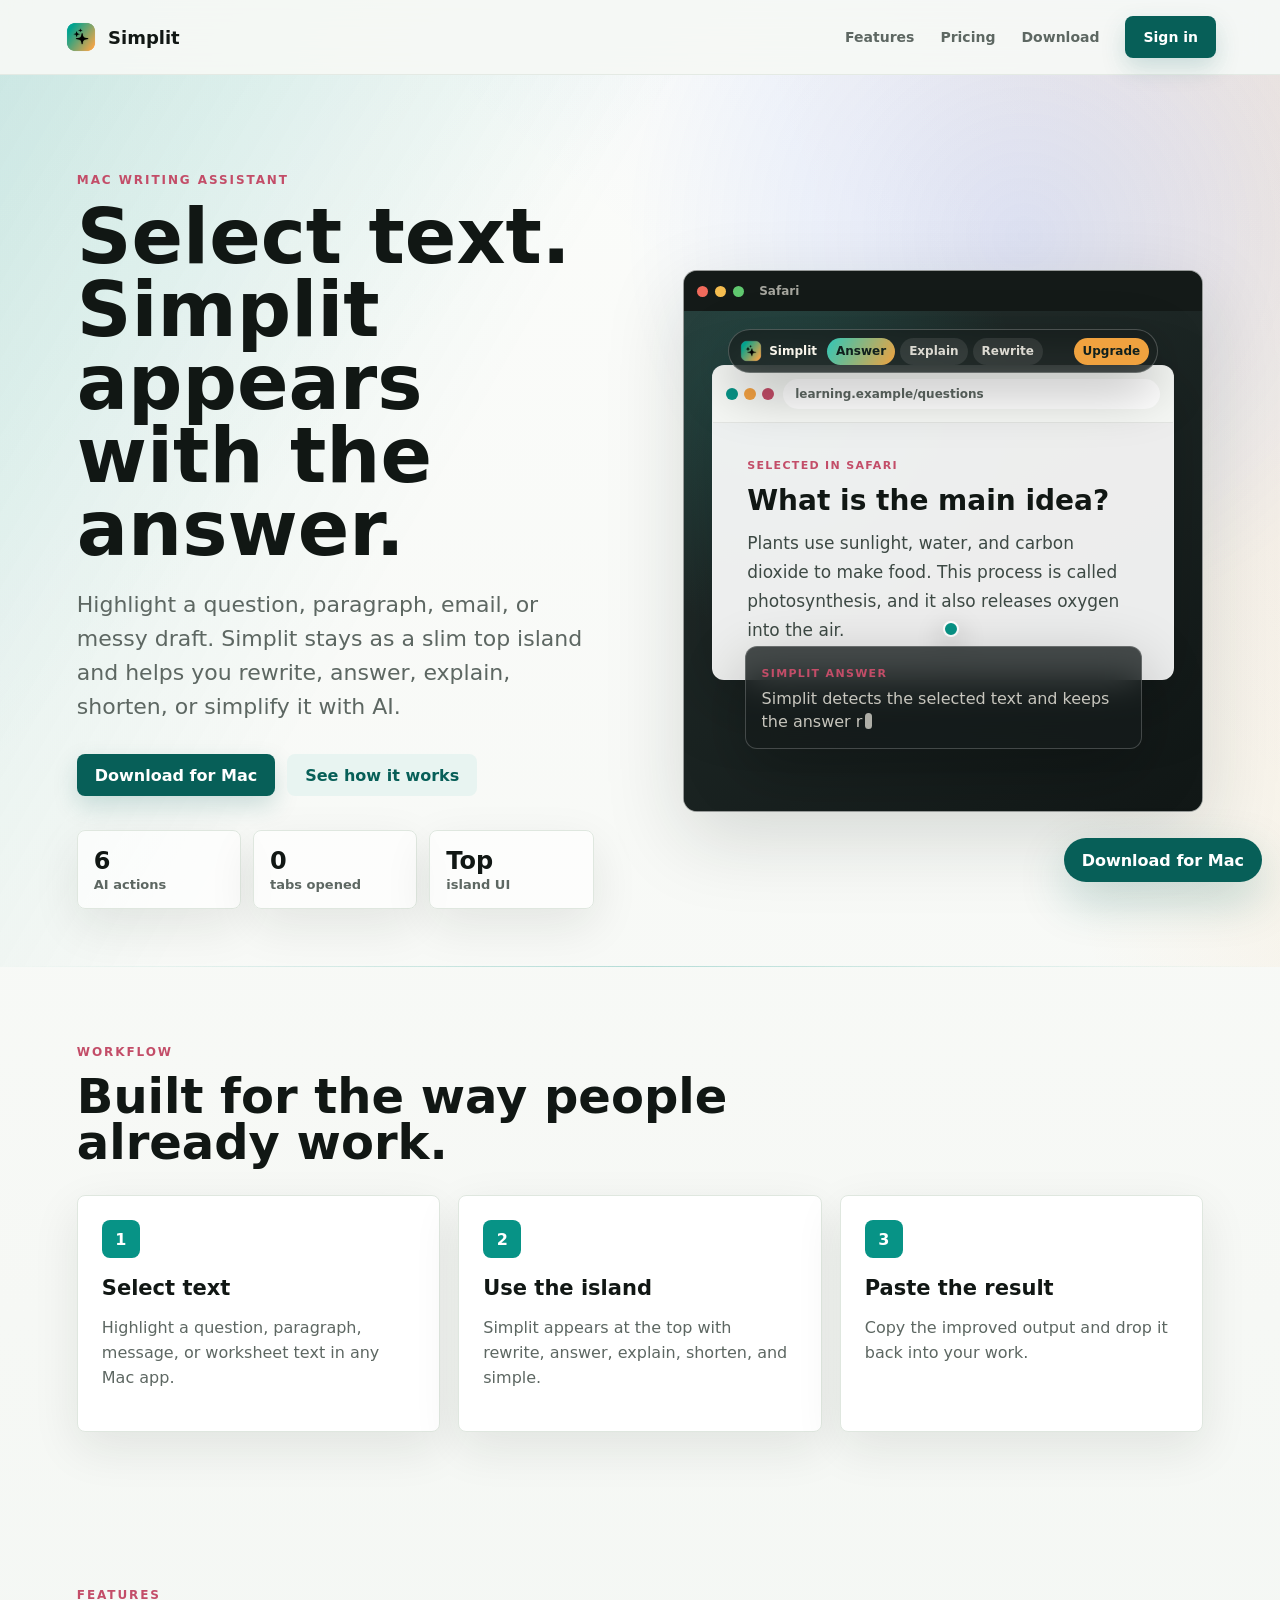
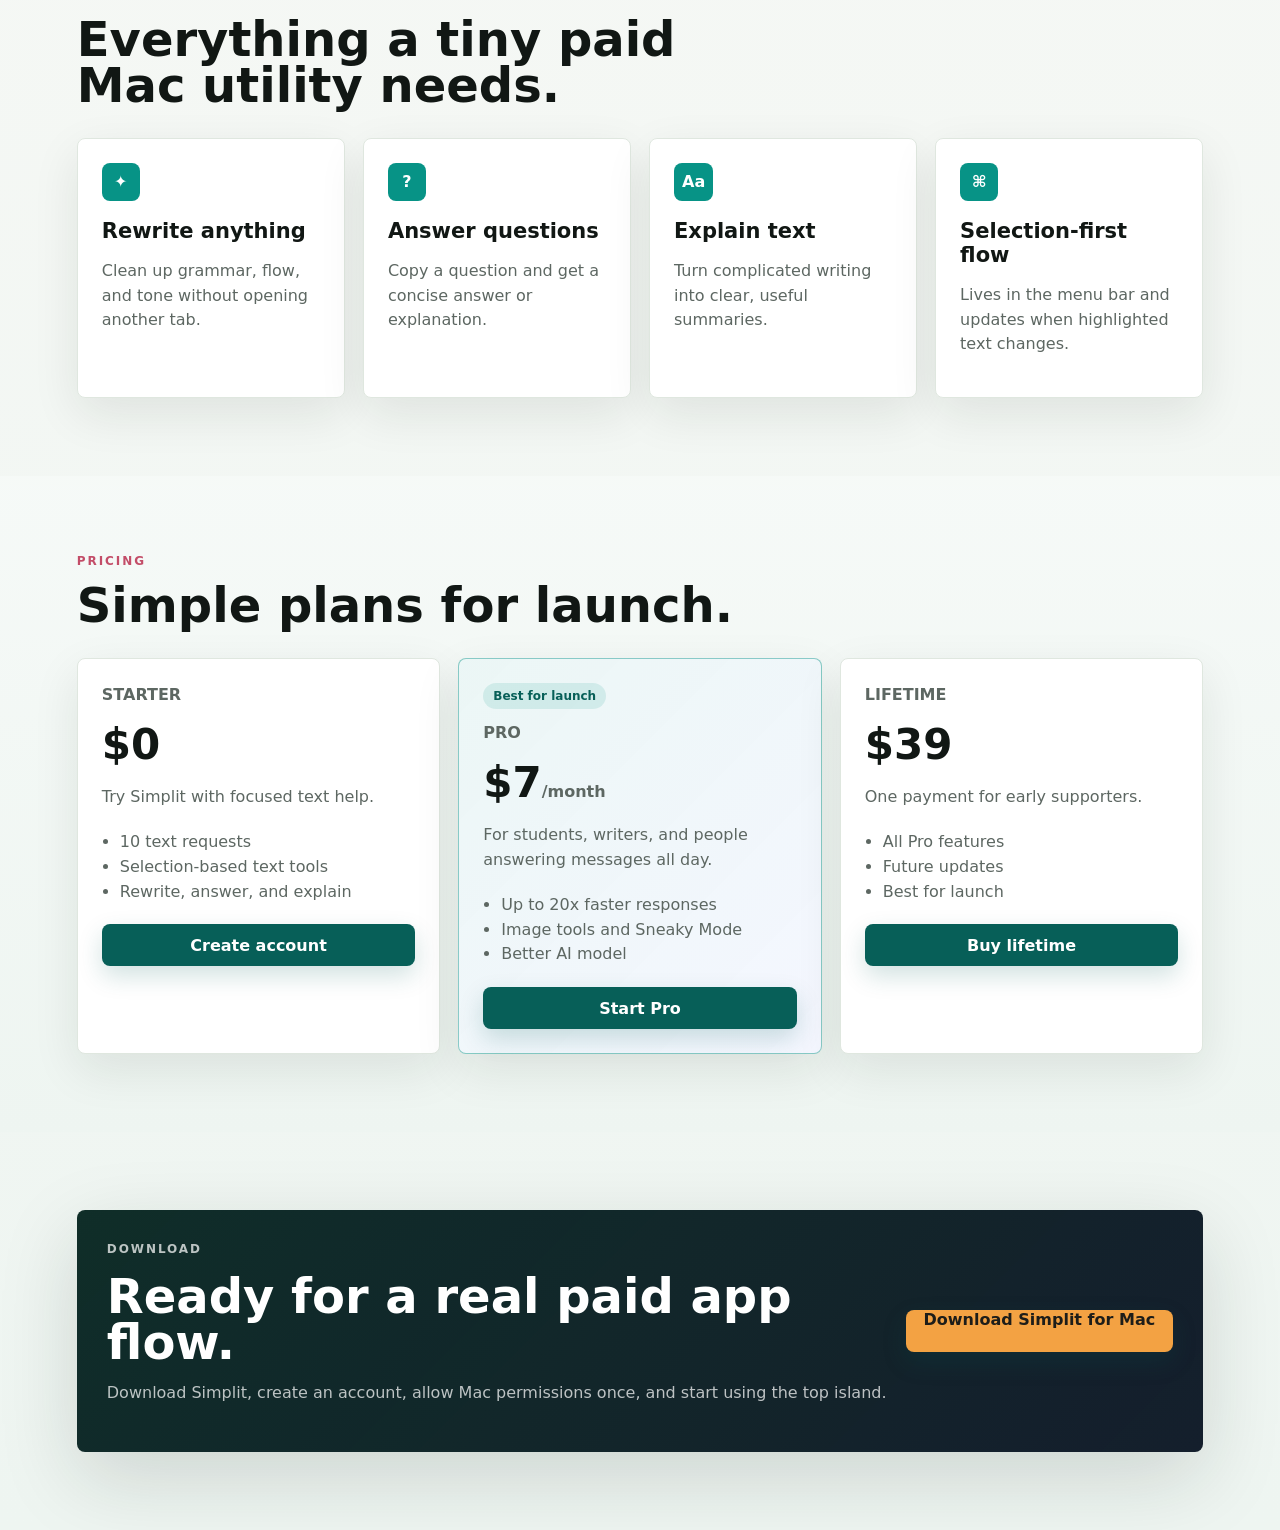
==== commit d60de879: "Add files via upload" ====
--- a/index.html
+++ b/index.html
@@ -6,7 +6,7 @@
     <title>Simplit | AI writing assistant for Mac</title>
     <meta
       name="description"
-      content="Simplit is a Mac menu bar writing assistant that rewrites, answers, and explains copied text instantly."
+      content="Simplit is a Mac writing assistant that appears when you select text, then rewrites, answers, and explains it with AI."
     />
     <link rel="icon" href="assets/simplit-icon.png" />
     <link rel="stylesheet" href="styles.css" />
@@ -30,13 +30,13 @@
       <section class="hero">
         <div class="hero-copy" data-reveal>
           <p class="eyebrow">Mac writing assistant</p>
-          <h1>Simplit turns copied text into clear answers.</h1>
+          <h1>Select text. Simplit appears with the answer.</h1>
           <p class="lead">
-            Copy any question, email, paragraph, or messy draft. Simplit opens from your menu bar
-            and helps you rewrite, answer, explain, shorten, or simplify it with AI.
+            Highlight a question, paragraph, email, or messy draft. Simplit stays as a slim top
+            island and helps you rewrite, answer, explain, shorten, or simplify it with AI.
           </p>
           <div class="hero-actions">
-            <a class="primary" href="#pricing">Start free trial</a>
+            <a class="primary" href="downloads/Simplit.zip" download>Download for Mac</a>
             <a class="secondary" href="#demo">See how it works</a>
           </div>
           <dl class="proof">
@@ -45,12 +45,12 @@
               <dd>AI actions</dd>
             </div>
             <div>
-              <dt>⌘C</dt>
-              <dd>copy trigger</dd>
+              <dt>0</dt>
+              <dd>tabs opened</dd>
             </div>
             <div>
-              <dt>Mac</dt>
-              <dd>native app</dd>
+              <dt>Top</dt>
+              <dd>island UI</dd>
             </div>
           </dl>
         </div>
@@ -60,31 +60,43 @@
             <span></span>
             <span></span>
             <span></span>
+            <div class="menu-title">Safari</div>
           </div>
-          <div class="app-panel">
-            <div class="app-header">
-              <img src="assets/simplit-icon.png" alt="" />
-              <div>
+          <div class="mac-stage">
+            <div class="simplit-island">
+              <div class="island-brand">
+                <img src="assets/simplit-icon.png" alt="" />
                 <strong>Simplit</strong>
-                <p>Your quick writing assistant</p>
               </div>
-            </div>
-            <div class="copied-text">
-              <span>Copied text</span>
-              <p>Can you explain this paragraph and answer the question at the end?</p>
-            </div>
-            <div class="action-grid">
-              <button>Rewrite</button>
-              <button>Formal</button>
-              <button>Shorter</button>
-              <button class="active">Answer</button>
-              <button>Explain</button>
-              <button>Simple</button>
-            </div>
-            <div class="result-box">
-              <span>Result</span>
+              <div class="island-actions">
+                <span>Answer</span>
+                <span>Explain</span>
+                <span>Rewrite</span>
+              </div>
+              <a href="#pricing">Upgrade</a>
+            </div>
+
+            <div class="browser-window">
+              <div class="address-bar">
+                <span></span>
+                <p>learning.example/questions</p>
+              </div>
+              <article class="mock-page">
+                <p class="mock-label">Selected in Safari</p>
+                <h3>What is the main idea?</h3>
+                <p>
+                  Plants use sunlight, water, and carbon dioxide to make food. This process is
+                  called photosynthesis, and it also releases oxygen into the air.
+                </p>
+                <div class="highlight-line"></div>
+              </article>
+            </div>
+
+            <div class="answer-card">
+              <span>Simplit answer</span>
               <p id="previewResult"></p>
             </div>
+            <div class="cursor-dot"></div>
           </div>
         </div>
       </section>
@@ -97,13 +109,13 @@
         <div class="steps">
           <article data-reveal>
             <span>1</span>
-            <h3>Copy text</h3>
-            <p>Select text in any Mac app and press Cmd+C.</p>
+            <h3>Select text</h3>
+            <p>Highlight a question, paragraph, message, or worksheet text in any Mac app.</p>
           </article>
           <article data-reveal>
             <span>2</span>
-            <h3>Choose an action</h3>
-            <p>Rewrite, answer, explain, shorten, simplify, or make it formal.</p>
+            <h3>Use the island</h3>
+            <p>Simplit appears at the top with rewrite, answer, explain, shorten, and simple.</p>
           </article>
           <article data-reveal>
             <span>3</span>
@@ -136,8 +148,8 @@
           </article>
           <article data-reveal>
             <div class="feature-icon">⌘</div>
-            <h3>Native Mac flow</h3>
-            <p>Lives in the menu bar and appears when copied text is detected.</p>
+            <h3>Selection-first flow</h3>
+            <p>Lives in the menu bar and updates when highlighted text changes.</p>
           </article>
         </div>
       </section>
@@ -154,8 +166,8 @@
             <p>Try Simplit with focused text help.</p>
             <ul>
               <li>10 text requests</li>
-              <li>Rewrite, shorten, and explain</li>
-              <li>Basic answer support</li>
+              <li>Selection-based text tools</li>
+              <li>Rewrite, answer, and explain</li>
             </ul>
             <button data-open-auth data-mode="signup" data-plan="Starter">Create account</button>
           </article>
@@ -189,12 +201,14 @@
           <p class="eyebrow">Download</p>
           <h2>Ready for a real paid app flow.</h2>
           <p>
-            Download Simplit, create an account, and use the same login inside the Mac app.
+            Download Simplit, create an account, allow Mac permissions once, and start using the top island.
           </p>
         </div>
         <a class="primary" href="downloads/Simplit.zip" download>Download Simplit for Mac</a>
       </section>
     </main>
+
+    <a class="floating-download" href="downloads/Simplit.zip" download>Download for Mac</a>
 
     <dialog class="auth-modal" id="authDialog">
       <form method="dialog" class="auth-card">
--- a/styles.css
+++ b/styles.css
@@ -188,8 +188,9 @@
   min-height: calc(100vh - 72px);
   padding: clamp(56px, 8vw, 98px) clamp(18px, 6vw, 86px) 58px;
   background:
-    linear-gradient(120deg, rgba(7, 147, 134, 0.10), transparent 38%),
-    linear-gradient(250deg, rgba(243, 162, 67, 0.12), transparent 32%);
+    radial-gradient(circle at 80% 18%, rgba(49, 94, 255, 0.12), transparent 25rem),
+    linear-gradient(120deg, rgba(7, 147, 134, 0.12), transparent 38%),
+    linear-gradient(250deg, rgba(243, 162, 67, 0.14), transparent 32%);
 }
 
 .hero::after {
@@ -296,8 +297,8 @@
 
 .product-shot {
   border: 1px solid rgba(255, 255, 255, 0.55);
-  border-radius: 8px;
-  background: #1c2422;
+  border-radius: 14px;
+  background: #18201e;
   box-shadow: var(--shadow);
   overflow: hidden;
   transform-style: preserve-3d;
@@ -311,7 +312,9 @@
 }
 
 .desktop-bar {
+  position: relative;
   display: flex;
+  align-items: center;
   gap: 7px;
   padding: 13px;
   background: #141a18;
@@ -332,81 +335,199 @@
   background: #60c86f;
 }
 
-.app-panel {
-  margin: 28px;
-  padding: 18px;
-  border: 1px solid rgba(255, 255, 255, 0.18);
-  border-radius: 8px;
+.menu-title {
+  margin-left: 8px;
+  color: rgba(248, 245, 235, 0.64);
+  font-size: 12px;
+  font-weight: 800;
+}
+
+.mac-stage {
+  position: relative;
+  min-height: 500px;
+  padding: 54px 28px 28px;
+  background:
+    radial-gradient(circle at 18% 16%, rgba(48, 199, 184, 0.18), transparent 15rem),
+    linear-gradient(145deg, #25312f 0%, #111716 100%);
+}
+
+.simplit-island {
+  position: absolute;
+  top: 18px;
+  left: 50%;
+  z-index: 3;
+  display: flex;
+  align-items: center;
+  gap: 10px;
+  width: min(86%, 430px);
+  min-height: 44px;
+  padding: 7px 8px 7px 10px;
+  border: 1px solid rgba(255, 255, 255, 0.22);
+  border-radius: 999px;
   color: #f8f5eb;
-  background:
-    linear-gradient(135deg, rgba(255, 255, 255, 0.12), rgba(255, 255, 255, 0.05)),
-    rgba(255, 255, 255, 0.08);
+  background: rgba(21, 28, 27, 0.72);
+  box-shadow: 0 18px 54px rgba(0, 0, 0, 0.28);
   backdrop-filter: blur(20px);
-}
-
-.app-header,
-.download {
+  transform: translateX(-50%);
+  animation: islandDrop 6.4s ease-in-out infinite;
+}
+
+.island-brand,
+.island-actions {
   display: flex;
   align-items: center;
-  gap: 14px;
-}
-
-.app-header img {
-  width: 42px;
-  height: 42px;
-  border-radius: 9px;
-}
-
-.app-header p,
-.copied-text p,
-.result-box p {
-  margin: 2px 0 0;
-  color: rgba(248, 245, 235, 0.72);
-}
-
-.copied-text,
-.result-box {
-  margin-top: 16px;
-  padding: 14px;
-  border-radius: 8px;
-  background: rgba(255, 255, 255, 0.08);
-  border: 1px solid rgba(255, 255, 255, 0.08);
-}
-
-.copied-text span,
-.result-box span {
-  color: rgba(248, 245, 235, 0.48);
+}
+
+.island-brand {
+  gap: 6px;
+  font-size: 12px;
+}
+
+.island-brand img {
+  width: 24px;
+  height: 24px;
+  border-radius: 7px;
+}
+
+.island-actions {
+  flex: 1;
+  gap: 5px;
+}
+
+.island-actions span,
+.simplit-island a {
+  display: inline-flex;
+  align-items: center;
+  height: 27px;
+  padding: 0 9px;
+  border-radius: 999px;
+  background: rgba(255, 255, 255, 0.09);
+  color: rgba(248, 245, 235, 0.86);
+  font-size: 12px;
+  font-weight: 800;
+}
+
+.island-actions span:first-child {
+  color: #10201d;
+  background: linear-gradient(120deg, #30c7b8, #f0a23f);
+}
+
+.simplit-island a {
+  color: #10201d;
+  background: #f0a23f;
+}
+
+.browser-window {
+  position: relative;
+  overflow: hidden;
+  border: 1px solid rgba(255, 255, 255, 0.16);
+  border-radius: 12px;
+  background: rgba(255, 255, 255, 0.92);
+  box-shadow: 0 22px 70px rgba(0, 0, 0, 0.22);
+}
+
+.address-bar {
+  display: flex;
+  align-items: center;
+  gap: 9px;
+  padding: 13px;
+  border-bottom: 1px solid rgba(17, 23, 20, 0.08);
+  background: rgba(246, 248, 245, 0.92);
+}
+
+.address-bar span {
+  width: 12px;
+  height: 12px;
+  border-radius: 50%;
+  background: var(--teal);
+  box-shadow: 18px 0 0 var(--gold), 36px 0 0 var(--rose);
+}
+
+.address-bar p {
+  flex: 1;
+  margin: 0 0 0 36px;
+  padding: 8px 12px;
+  border-radius: 999px;
+  color: var(--muted);
+  background: #fff;
+  font-size: 12px;
+  font-weight: 700;
+}
+
+.mock-page {
+  position: relative;
+  min-height: 255px;
+  padding: 34px;
+  color: var(--ink);
+}
+
+.mock-label,
+.answer-card span {
+  margin: 0;
+  color: var(--rose);
   font-size: 11px;
   font-weight: 900;
+  letter-spacing: 0.12em;
   text-transform: uppercase;
 }
 
-.action-grid {
-  display: grid;
-  grid-template-columns: repeat(2, 1fr);
-  gap: 8px;
-  margin-top: 16px;
-}
-
-.action-grid button {
-  min-height: 38px;
+.mock-page h3 {
+  margin: 10px 0 12px;
+  font-size: 28px;
+}
+
+.mock-page p:not(.mock-label) {
+  max-width: 440px;
+  margin: 0;
+  color: #3d4944;
+  font-size: 17px;
+  line-height: 1.7;
+}
+
+.highlight-line {
+  position: absolute;
+  left: 32px;
+  top: 142px;
+  width: 0;
+  height: 68px;
+  border-radius: 6px;
+  background: rgba(48, 199, 184, 0.24);
+  animation: highlightSweep 6.4s ease-in-out infinite;
+}
+
+.answer-card {
+  position: relative;
+  z-index: 2;
+  width: 86%;
+  margin: -34px auto 0;
+  padding: 15px 16px;
+  border: 1px solid rgba(255, 255, 255, 0.20);
+  border-radius: 12px;
   color: #f8f5eb;
-  border: 1px solid rgba(255, 255, 255, 0.13);
-  border-radius: 8px;
-  background: rgba(255, 255, 255, 0.08);
-  transition: transform 180ms ease, border-color 180ms ease, background 180ms ease;
-}
-
-.action-grid button:hover {
-  transform: translateY(-2px);
-  border-color: rgba(255, 255, 255, 0.32);
-  background: rgba(255, 255, 255, 0.13);
-}
-
-.action-grid .active {
-  color: #10201d;
-  background: linear-gradient(120deg, #30c7b8, #f0a23f);
-  animation: softPulse 2s ease-in-out infinite;
+  background: rgba(21, 28, 27, 0.78);
+  box-shadow: 0 20px 64px rgba(0, 0, 0, 0.24);
+  backdrop-filter: blur(18px);
+  animation: answerRise 6.4s ease-in-out infinite;
+}
+
+.answer-card p {
+  min-height: 44px;
+  margin: 6px 0 0;
+  color: rgba(248, 245, 235, 0.78);
+  line-height: 1.45;
+}
+
+.cursor-dot {
+  position: absolute;
+  left: 50%;
+  top: 62%;
+  width: 16px;
+  height: 16px;
+  border: 2px solid #fff;
+  border-radius: 50%;
+  background: var(--teal);
+  box-shadow: 0 10px 28px rgba(0, 0, 0, 0.32);
+  animation: cursorMove 6.4s ease-in-out infinite;
 }
 
 #previewResult::after {
@@ -530,11 +651,26 @@
     #fff;
 }
 
+.featured::before {
+  display: inline-flex;
+  margin-bottom: 12px;
+  padding: 6px 10px;
+  border-radius: 999px;
+  content: "Best for launch";
+  color: var(--teal-dark);
+  background: rgba(7, 147, 134, 0.12);
+  font-size: 12px;
+  font-weight: 900;
+}
+
 .featured:hover {
   transform: translateY(-16px);
 }
 
 .download {
+  display: flex;
+  align-items: center;
+  gap: 14px;
   justify-content: space-between;
   margin: 78px clamp(18px, 6vw, 86px);
   padding: 30px;
@@ -558,6 +694,28 @@
   color: #1d1d19;
 }
 
+.floating-download {
+  position: fixed;
+  right: 18px;
+  bottom: 18px;
+  z-index: 10;
+  display: inline-flex;
+  align-items: center;
+  min-height: 44px;
+  padding: 0 18px;
+  border-radius: 999px;
+  color: #fff;
+  background: var(--teal-dark);
+  box-shadow: 0 18px 48px rgba(7, 95, 88, 0.24);
+  font-weight: 900;
+  transition: transform 180ms ease, box-shadow 180ms ease;
+}
+
+.floating-download:hover {
+  transform: translateY(-3px);
+  box-shadow: 0 24px 64px rgba(7, 95, 88, 0.30);
+}
+
 .auth-modal {
   width: min(440px, calc(100vw - 28px));
   border: 0;
@@ -716,6 +874,66 @@
   }
 }
 
+@keyframes highlightSweep {
+  0%, 18% {
+    width: 0;
+    opacity: 0;
+  }
+  30%, 68% {
+    width: min(82%, 430px);
+    opacity: 1;
+  }
+  88%, 100% {
+    width: min(82%, 430px);
+    opacity: 0;
+  }
+}
+
+@keyframes islandDrop {
+  0%, 22% {
+    opacity: 0;
+    transform: translateX(-50%) translateY(-16px) scale(0.96);
+  }
+  34%, 100% {
+    opacity: 1;
+    transform: translateX(-50%) translateY(0) scale(1);
+  }
+}
+
+@keyframes answerRise {
+  0%, 42% {
+    opacity: 0;
+    transform: translateY(14px) scale(0.98);
+  }
+  54%, 100% {
+    opacity: 1;
+    transform: translateY(0) scale(1);
+  }
+}
+
+@keyframes cursorMove {
+  0% {
+    opacity: 0;
+    transform: translate(-150px, -80px);
+  }
+  18% {
+    opacity: 1;
+    transform: translate(-90px, -18px);
+  }
+  42% {
+    opacity: 1;
+    transform: translate(145px, -18px);
+  }
+  70% {
+    opacity: 1;
+    transform: translate(72px, 106px);
+  }
+  100% {
+    opacity: 0;
+    transform: translate(72px, 106px);
+  }
+}
+
 @keyframes modalIn {
   from {
     opacity: 0;
@@ -774,6 +992,11 @@
 
   .app-panel {
     margin: 16px;
+  }
+
+  .floating-download {
+    left: 18px;
+    justify-content: center;
   }
 }
 
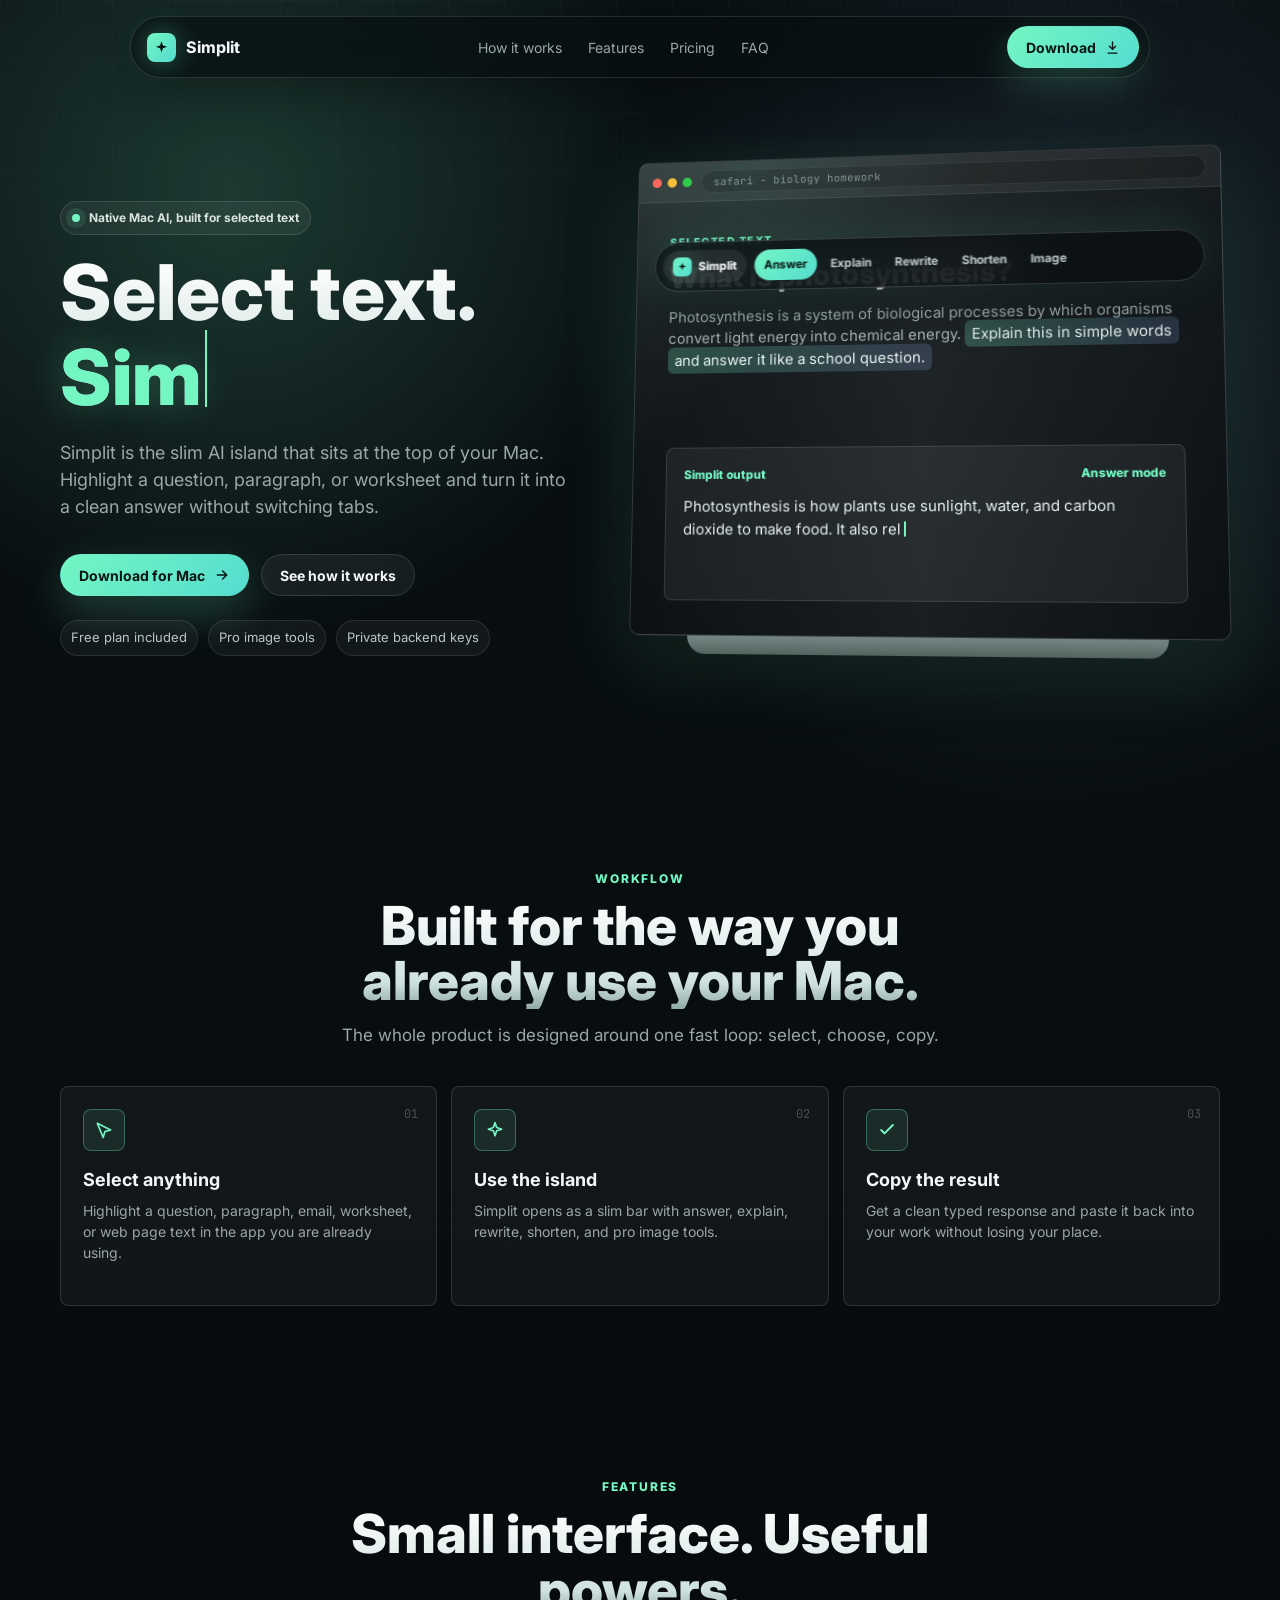
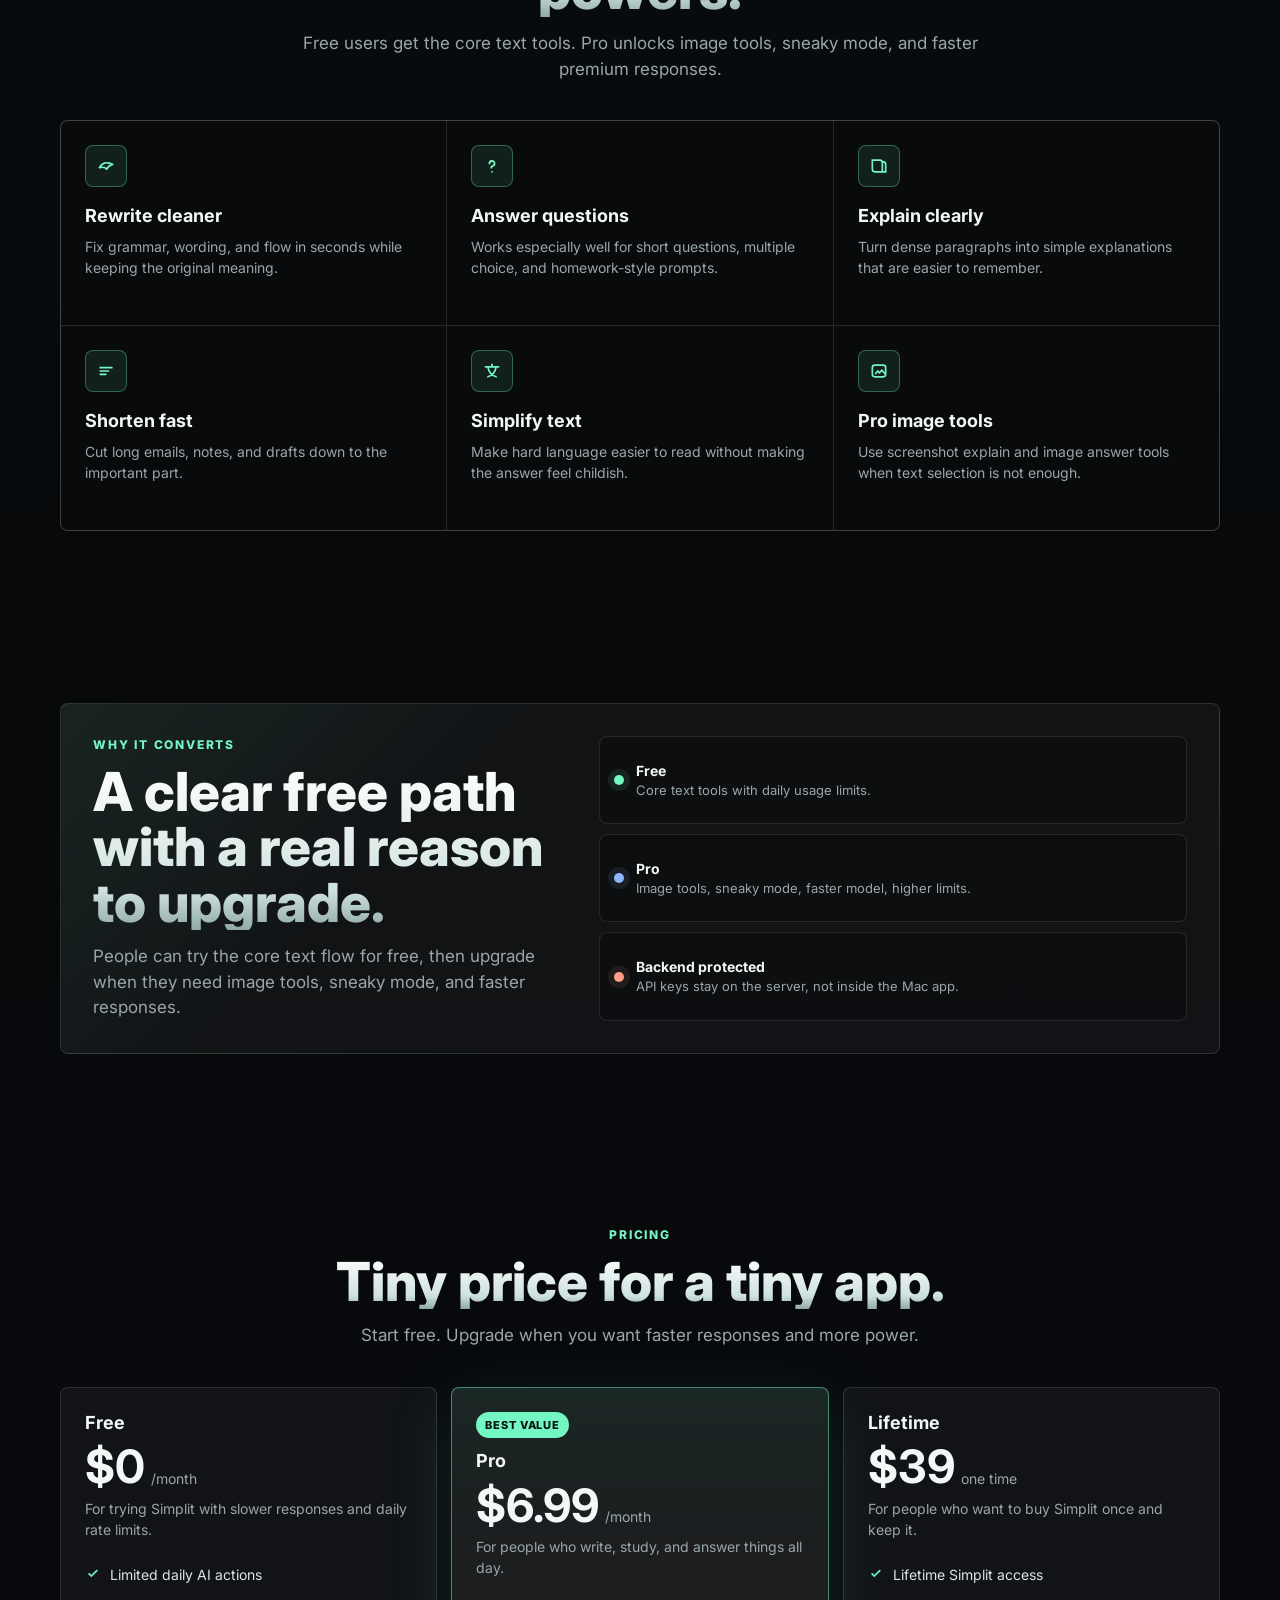
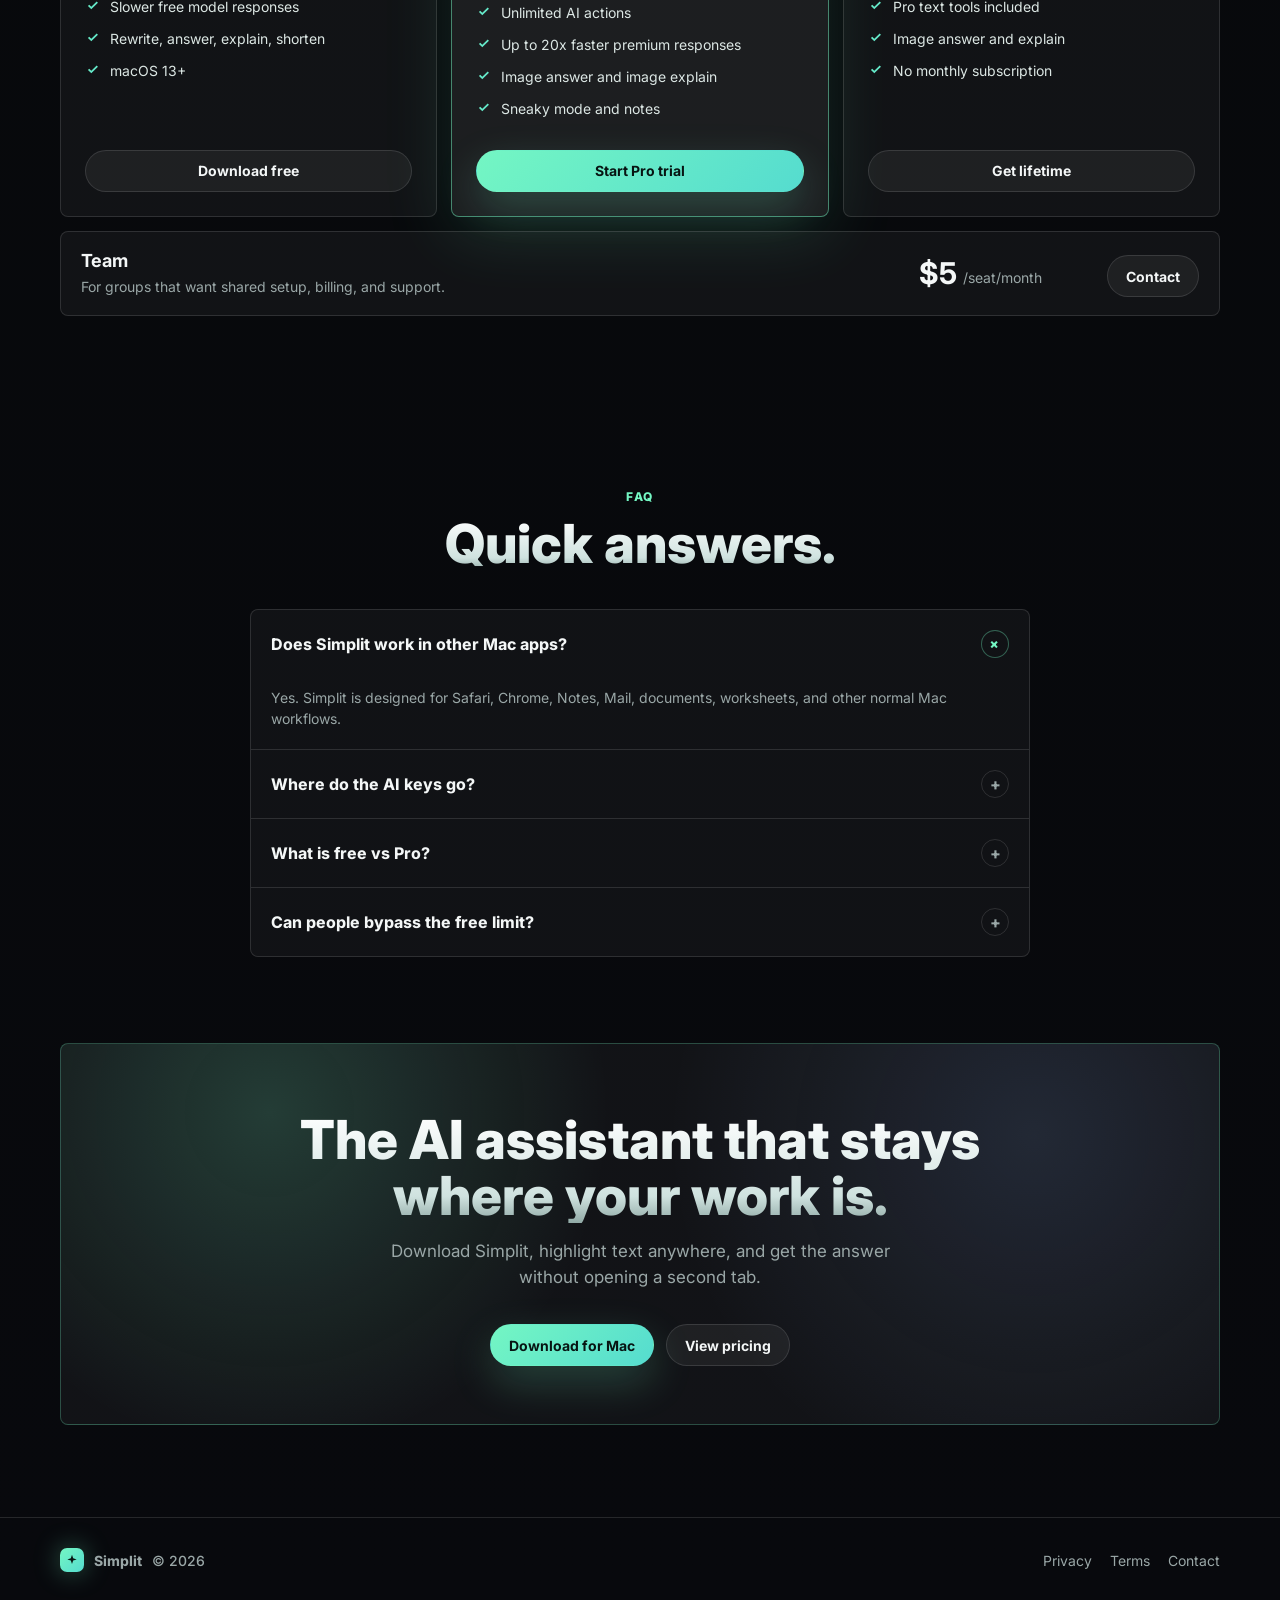
==== commit 2c8f4820: "Add files via upload" ====
--- a/index.html
+++ b/index.html
@@ -1,247 +1,1475 @@
 <!doctype html>
 <html lang="en">
-  <head>
-    <meta charset="utf-8" />
-    <meta name="viewport" content="width=device-width, initial-scale=1" />
-    <title>Simplit | AI writing assistant for Mac</title>
-    <meta
-      name="description"
-      content="Simplit is a Mac writing assistant that appears when you select text, then rewrites, answers, and explains it with AI."
-    />
-    <link rel="icon" href="assets/simplit-icon.png" />
-    <link rel="stylesheet" href="styles.css" />
-  </head>
-  <body>
-    <header class="topbar">
-      <a class="brand" href="#top" aria-label="Simplit home">
-        <img src="assets/simplit-icon.png" alt="" />
-        <span>Simplit</span>
-      </a>
-      <nav aria-label="Primary navigation">
-        <a href="#features">Features</a>
-        <a href="#pricing">Pricing</a>
-        <a href="#download">Download</a>
-        <button class="nav-button" data-open-auth data-mode="signin">Sign in</button>
+<head>
+  <meta charset="utf-8">
+  <meta name="viewport" content="width=device-width, initial-scale=1">
+  <title>Simplit - AI writing assistant for Mac</title>
+  <meta name="description" content="Simplit is a slim macOS AI island. Select text and answer, explain, rewrite, shorten, or simplify it without leaving the app you are in.">
+  <meta property="og:title" content="Simplit - AI writing assistant for Mac">
+  <meta property="og:description" content="Select text. Simplit answers. A native Mac AI assistant for students, writers, and builders.">
+  <meta property="og:type" content="website">
+  <meta name="twitter:card" content="summary_large_image">
+  <link rel="preconnect" href="https://fonts.googleapis.com">
+  <link rel="preconnect" href="https://fonts.gstatic.com" crossorigin>
+  <link href="https://fonts.googleapis.com/css2?family=Inter:wght@400;500;600;700;800&family=JetBrains+Mono:wght@500&display=swap" rel="stylesheet">
+  <style>
+    :root {
+      --bg: #07090b;
+      --panel: rgba(255,255,255,.055);
+      --panel-strong: rgba(255,255,255,.085);
+      --line: rgba(255,255,255,.12);
+      --text: #f4f7f7;
+      --muted: #9aa7a7;
+      --soft: #d9e4e1;
+      --mint: #74f6c3;
+      --mint-2: #55dccf;
+      --blue: #8fb6ff;
+      --coral: #ff9d86;
+      --ink: #071412;
+      --shadow: 0 18px 70px rgba(0,0,0,.44);
+      --glow: 0 24px 80px rgba(116,246,195,.18);
+    }
+
+    * {
+      box-sizing: border-box;
+    }
+
+    html {
+      scroll-behavior: smooth;
+    }
+
+    body {
+      margin: 0;
+      min-height: 100vh;
+      background:
+        radial-gradient(circle at 18% 4%, rgba(116,246,195,.18), transparent 28rem),
+        radial-gradient(circle at 82% 7%, rgba(143,182,255,.14), transparent 30rem),
+        linear-gradient(180deg, #091012 0%, var(--bg) 46%, #08090d 100%);
+      color: var(--text);
+      font-family: Inter, system-ui, -apple-system, BlinkMacSystemFont, "Segoe UI", sans-serif;
+      line-height: 1.5;
+      -webkit-font-smoothing: antialiased;
+      text-rendering: optimizeLegibility;
+    }
+
+    a {
+      color: inherit;
+      text-decoration: none;
+    }
+
+    button,
+    a {
+      -webkit-tap-highlight-color: transparent;
+    }
+
+    .page-shell {
+      position: relative;
+      overflow: hidden;
+    }
+
+    .gridwash {
+      position: fixed;
+      inset: 0;
+      pointer-events: none;
+      background-image:
+        linear-gradient(rgba(255,255,255,.035) 1px, transparent 1px),
+        linear-gradient(90deg, rgba(255,255,255,.035) 1px, transparent 1px);
+      background-size: 56px 56px;
+      mask-image: linear-gradient(to bottom, rgba(0,0,0,.85), transparent 72%);
+      opacity: .7;
+    }
+
+    .container {
+      width: min(1160px, calc(100% - 40px));
+      margin: 0 auto;
+    }
+
+    .nav-wrap {
+      position: fixed;
+      z-index: 50;
+      top: 16px;
+      left: 0;
+      right: 0;
+      padding: 0 16px;
+    }
+
+    .nav {
+      display: flex;
+      align-items: center;
+      justify-content: space-between;
+      gap: 16px;
+      width: min(1020px, 100%);
+      margin: 0 auto;
+      padding: 9px 10px 9px 16px;
+      border: 1px solid var(--line);
+      border-radius: 999px;
+      background: rgba(9, 14, 16, .72);
+      box-shadow: 0 14px 44px rgba(0,0,0,.28);
+      backdrop-filter: blur(22px) saturate(145%);
+      -webkit-backdrop-filter: blur(22px) saturate(145%);
+    }
+
+    .brand {
+      display: flex;
+      align-items: center;
+      gap: 10px;
+      min-width: max-content;
+      font-weight: 750;
+      letter-spacing: 0;
+    }
+
+    .logo {
+      display: grid;
+      place-items: center;
+      width: 29px;
+      height: 29px;
+      color: var(--ink);
+      border-radius: 8px;
+      background: linear-gradient(135deg, var(--mint), var(--mint-2));
+      box-shadow: 0 0 26px rgba(116,246,195,.36);
+    }
+
+    .nav-links {
+      display: flex;
+      align-items: center;
+      gap: 2px;
+      color: var(--muted);
+      font-size: 14px;
+    }
+
+    .nav-links a {
+      border-radius: 999px;
+      padding: 8px 12px;
+      transition: background .18s ease, color .18s ease, transform .18s ease;
+    }
+
+    .nav-links a:hover {
+      color: var(--text);
+      background: rgba(255,255,255,.07);
+      transform: translateY(-1px);
+    }
+
+    .button {
+      display: inline-flex;
+      align-items: center;
+      justify-content: center;
+      gap: 9px;
+      min-height: 42px;
+      padding: 0 18px;
+      border: 1px solid transparent;
+      border-radius: 999px;
+      font-size: 14px;
+      font-weight: 700;
+      white-space: nowrap;
+      transition: transform .18s ease, background .18s ease, border-color .18s ease, box-shadow .18s ease;
+    }
+
+    .button:hover {
+      transform: translateY(-2px);
+    }
+
+    .button.primary {
+      color: var(--ink);
+      background: linear-gradient(135deg, var(--mint), var(--mint-2));
+      box-shadow: 0 16px 42px rgba(116,246,195,.22);
+    }
+
+    .button.primary:hover {
+      box-shadow: 0 20px 54px rgba(116,246,195,.34);
+    }
+
+    .button.secondary {
+      color: var(--text);
+      border-color: var(--line);
+      background: rgba(255,255,255,.055);
+    }
+
+    .button.secondary:hover {
+      background: rgba(255,255,255,.085);
+      border-color: rgba(255,255,255,.22);
+    }
+
+    .hero {
+      position: relative;
+      padding: 148px 0 76px;
+    }
+
+    .hero-grid {
+      display: grid;
+      grid-template-columns: minmax(0, .92fr) minmax(420px, 1.08fr);
+      align-items: center;
+      gap: 58px;
+    }
+
+    .eyebrow {
+      display: inline-flex;
+      align-items: center;
+      gap: 9px;
+      width: fit-content;
+      padding: 7px 11px;
+      color: var(--soft);
+      border: 1px solid rgba(255,255,255,.12);
+      border-radius: 999px;
+      background: rgba(255,255,255,.055);
+      font-size: 12px;
+      font-weight: 700;
+    }
+
+    .ping {
+      position: relative;
+      width: 8px;
+      height: 8px;
+      border-radius: 999px;
+      background: var(--mint);
+      box-shadow: 0 0 0 6px rgba(116,246,195,.11);
+    }
+
+    h1,
+    h2,
+    h3,
+    p {
+      margin: 0;
+    }
+
+    h1 {
+      max-width: 640px;
+      margin-top: 22px;
+      font-size: clamp(48px, 6vw, 82px);
+      line-height: .95;
+      font-weight: 820;
+      letter-spacing: 0;
+    }
+
+    .gradient-text {
+      background: linear-gradient(180deg, #fff 0%, #cfe2df 76%, #91aaa6 100%);
+      -webkit-background-clip: text;
+      background-clip: text;
+      color: transparent;
+    }
+
+    .accent-text {
+      color: var(--mint);
+      text-shadow: 0 0 36px rgba(116,246,195,.25);
+    }
+
+    .hero-copy {
+      max-width: 580px;
+      margin-top: 24px;
+      color: var(--muted);
+      font-size: 18px;
+    }
+
+    .hero-actions {
+      display: flex;
+      flex-wrap: wrap;
+      gap: 12px;
+      margin-top: 34px;
+    }
+
+    .microproof {
+      display: flex;
+      flex-wrap: wrap;
+      gap: 10px;
+      margin-top: 24px;
+      color: #b9c6c5;
+      font-size: 13px;
+    }
+
+    .microproof span {
+      padding: 7px 10px;
+      border: 1px solid rgba(255,255,255,.1);
+      border-radius: 999px;
+      background: rgba(255,255,255,.045);
+    }
+
+    .mac-stage {
+      position: relative;
+      min-height: 560px;
+      perspective: 1200px;
+    }
+
+    .mac-light {
+      position: absolute;
+      inset: 58px 24px auto;
+      height: 360px;
+      border-radius: 999px;
+      background:
+        radial-gradient(circle at 30% 30%, rgba(116,246,195,.28), transparent 40%),
+        radial-gradient(circle at 72% 24%, rgba(143,182,255,.22), transparent 38%),
+        radial-gradient(circle at 50% 75%, rgba(255,157,134,.13), transparent 42%);
+      filter: blur(44px);
+      opacity: .9;
+      animation: breathe 5s ease-in-out infinite;
+    }
+
+    .mac {
+      position: relative;
+      width: min(100%, 650px);
+      margin: 0 auto;
+      transform: rotateX(5deg) rotateY(-6deg);
+      transform-origin: center;
+      animation: floatMac 6s ease-in-out infinite;
+    }
+
+    .screen {
+      position: relative;
+      overflow: hidden;
+      min-height: 412px;
+      border: 1px solid rgba(255,255,255,.16);
+      border-radius: 10px;
+      background:
+        linear-gradient(135deg, rgba(255,255,255,.08), transparent 30%),
+        linear-gradient(180deg, #151b1f, #0b1013);
+      box-shadow: var(--shadow), var(--glow);
+    }
+
+    .screen::before {
+      content: "";
+      position: absolute;
+      inset: 0;
+      background:
+        linear-gradient(90deg, transparent, rgba(255,255,255,.06), transparent),
+        radial-gradient(circle at 20% 0%, rgba(116,246,195,.1), transparent 34%);
+      pointer-events: none;
+    }
+
+    .browser-top {
+      display: flex;
+      align-items: center;
+      gap: 10px;
+      height: 42px;
+      padding: 0 14px;
+      border-bottom: 1px solid rgba(255,255,255,.08);
+      background: rgba(255,255,255,.055);
+    }
+
+    .traffic {
+      display: flex;
+      gap: 6px;
+    }
+
+    .traffic span {
+      width: 10px;
+      height: 10px;
+      border-radius: 999px;
+    }
+
+    .traffic span:nth-child(1) { background: #ff5f57; }
+    .traffic span:nth-child(2) { background: #febc2e; }
+    .traffic span:nth-child(3) { background: #28c840; }
+
+    .urlbar {
+      flex: 1;
+      min-width: 0;
+      height: 24px;
+      border: 1px solid rgba(255,255,255,.08);
+      border-radius: 999px;
+      background: rgba(0,0,0,.22);
+      color: #7f8d8c;
+      font-family: "JetBrains Mono", monospace;
+      font-size: 11px;
+      line-height: 22px;
+      padding: 0 12px;
+      overflow: hidden;
+      text-overflow: ellipsis;
+      white-space: nowrap;
+    }
+
+    .document {
+      padding: 34px;
+    }
+
+    .doc-label {
+      color: var(--mint);
+      font-size: 11px;
+      font-weight: 800;
+      letter-spacing: .14em;
+      text-transform: uppercase;
+    }
+
+    .doc-title {
+      max-width: 470px;
+      margin-top: 12px;
+      color: #f7fbfb;
+      font-size: 30px;
+      line-height: 1.1;
+      font-weight: 800;
+    }
+
+    .doc-text {
+      max-width: 520px;
+      margin-top: 14px;
+      color: #aab8b7;
+      font-size: 15px;
+    }
+
+    .selection {
+      margin-top: 22px;
+      padding: 4px 7px;
+      border-radius: 6px;
+      color: #eaf7f4;
+      background: linear-gradient(90deg, rgba(116,246,195,.24), rgba(143,182,255,.18));
+      box-decoration-break: clone;
+      -webkit-box-decoration-break: clone;
+    }
+
+    .simplit-island {
+      position: absolute;
+      left: 50%;
+      top: 84px;
+      display: flex;
+      align-items: center;
+      gap: 8px;
+      width: min(94%, 560px);
+      padding: 8px;
+      border: 1px solid rgba(255,255,255,.16);
+      border-radius: 999px;
+      background: rgba(10, 15, 17, .78);
+      box-shadow: 0 18px 54px rgba(0,0,0,.46), 0 0 48px rgba(116,246,195,.16);
+      transform: translateX(-50%);
+      backdrop-filter: blur(24px) saturate(155%);
+      -webkit-backdrop-filter: blur(24px) saturate(155%);
+      animation: islandIn .85s .35s cubic-bezier(.2,.9,.2,1) both;
+    }
+
+    .island-brand {
+      display: flex;
+      align-items: center;
+      gap: 7px;
+      min-width: max-content;
+      padding: 7px 10px;
+      border-radius: 999px;
+      background: rgba(255,255,255,.07);
+      font-size: 12px;
+      font-weight: 800;
+    }
+
+    .island-tools {
+      display: flex;
+      align-items: center;
+      gap: 4px;
+      overflow: hidden;
+    }
+
+    .tool-pill {
+      min-width: max-content;
+      padding: 7px 10px;
+      border-radius: 999px;
+      color: #c4cfcd;
+      font-size: 12px;
+      font-weight: 700;
+      transition: color .18s ease, background .18s ease;
+    }
+
+    .tool-pill.active {
+      color: var(--ink);
+      background: linear-gradient(135deg, var(--mint), var(--mint-2));
+    }
+
+    .tool-pill:not(.active):hover {
+      color: var(--text);
+      background: rgba(255,255,255,.075);
+    }
+
+    .answer-card {
+      position: relative;
+      margin-top: 78px;
+      width: min(100%, 520px);
+      padding: 18px;
+      border: 1px solid rgba(255,255,255,.12);
+      border-radius: 8px;
+      background: rgba(255,255,255,.06);
+    }
+
+    .answer-head {
+      display: flex;
+      align-items: center;
+      justify-content: space-between;
+      gap: 10px;
+      color: var(--mint);
+      font-size: 12px;
+      font-weight: 800;
+    }
+
+    .answer-body {
+      min-height: 86px;
+      margin-top: 12px;
+      color: #e8f2ef;
+      font-size: 15px;
+    }
+
+    .caret {
+      display: inline-block;
+      width: 2px;
+      height: 1em;
+      margin-left: 3px;
+      vertical-align: -2px;
+      background: var(--mint);
+      animation: blink 1s infinite;
+    }
+
+    .mac-base {
+      width: 80%;
+      height: 18px;
+      margin: 0 auto;
+      border-radius: 0 0 30px 30px;
+      background: linear-gradient(180deg, #aeb8ba, #697273);
+      box-shadow: 0 24px 48px rgba(0,0,0,.36);
+    }
+
+    .section {
+      position: relative;
+      padding: 86px 0;
+    }
+
+    .section-head {
+      width: min(680px, 100%);
+      margin: 0 auto 38px;
+      text-align: center;
+    }
+
+    .kicker {
+      color: var(--mint);
+      font-size: 12px;
+      font-weight: 800;
+      letter-spacing: .15em;
+      text-transform: uppercase;
+    }
+
+    h2 {
+      margin-top: 10px;
+      font-size: clamp(34px, 4.2vw, 54px);
+      line-height: 1.03;
+      font-weight: 820;
+      letter-spacing: 0;
+    }
+
+    .section-copy {
+      margin-top: 14px;
+      color: var(--muted);
+      font-size: 17px;
+    }
+
+    .workflow {
+      display: grid;
+      grid-template-columns: repeat(3, 1fr);
+      gap: 14px;
+    }
+
+    .step {
+      position: relative;
+      min-height: 220px;
+      padding: 22px;
+      border: 1px solid var(--line);
+      border-radius: 8px;
+      background: rgba(255,255,255,.045);
+      transition: transform .2s ease, background .2s ease, border-color .2s ease;
+    }
+
+    .step:hover,
+    .feature:hover,
+    .price:hover {
+      transform: translateY(-4px);
+      background: rgba(255,255,255,.068);
+      border-color: rgba(255,255,255,.22);
+    }
+
+    .number {
+      position: absolute;
+      top: 18px;
+      right: 18px;
+      color: rgba(255,255,255,.24);
+      font-family: "JetBrains Mono", monospace;
+      font-size: 12px;
+    }
+
+    .iconbox {
+      display: grid;
+      place-items: center;
+      width: 42px;
+      height: 42px;
+      margin-bottom: 18px;
+      border: 1px solid rgba(116,246,195,.32);
+      border-radius: 8px;
+      color: var(--mint);
+      background: rgba(116,246,195,.09);
+    }
+
+    .step h3,
+    .feature h3,
+    .price h3 {
+      font-size: 18px;
+      line-height: 1.2;
+    }
+
+    .step p,
+    .feature p,
+    .price p,
+    .faq p {
+      margin-top: 9px;
+      color: var(--muted);
+      font-size: 14px;
+    }
+
+    .feature-grid {
+      display: grid;
+      grid-template-columns: repeat(3, 1fr);
+      gap: 1px;
+      overflow: hidden;
+      border: 1px solid var(--line);
+      border-radius: 8px;
+      background: var(--line);
+    }
+
+    .feature {
+      min-height: 204px;
+      padding: 24px;
+      background: rgba(7,9,11,.92);
+      transition: transform .2s ease, background .2s ease, border-color .2s ease;
+    }
+
+    .compare-band {
+      display: grid;
+      grid-template-columns: .9fr 1.1fr;
+      gap: 24px;
+      align-items: stretch;
+      padding: 32px;
+      border: 1px solid var(--line);
+      border-radius: 8px;
+      background:
+        linear-gradient(135deg, rgba(116,246,195,.08), transparent 32%),
+        rgba(255,255,255,.045);
+    }
+
+    .compare-copy {
+      display: flex;
+      flex-direction: column;
+      justify-content: center;
+    }
+
+    .compare-copy h2 {
+      max-width: 450px;
+    }
+
+    .mini-list {
+      display: grid;
+      gap: 10px;
+    }
+
+    .mini-row {
+      display: flex;
+      align-items: center;
+      gap: 12px;
+      min-height: 62px;
+      padding: 14px;
+      border: 1px solid rgba(255,255,255,.1);
+      border-radius: 8px;
+      background: rgba(0,0,0,.22);
+    }
+
+    .mini-row strong {
+      display: block;
+      font-size: 14px;
+    }
+
+    .mini-row span {
+      display: block;
+      color: var(--muted);
+      font-size: 13px;
+    }
+
+    .dot {
+      width: 10px;
+      height: 10px;
+      border-radius: 999px;
+      background: var(--mint);
+      box-shadow: 0 0 0 6px rgba(116,246,195,.09);
+    }
+
+    .pricing {
+      display: grid;
+      grid-template-columns: repeat(3, 1fr);
+      gap: 14px;
+    }
+
+    .price {
+      position: relative;
+      display: flex;
+      flex-direction: column;
+      min-height: 430px;
+      padding: 24px;
+      border: 1px solid var(--line);
+      border-radius: 8px;
+      background: rgba(255,255,255,.045);
+      transition: transform .2s ease, background .2s ease, border-color .2s ease, box-shadow .2s ease;
+    }
+
+    .price.featured {
+      border-color: rgba(116,246,195,.48);
+      background:
+        linear-gradient(180deg, rgba(116,246,195,.09), rgba(255,255,255,.045) 36%),
+        rgba(255,255,255,.045);
+      box-shadow: 0 18px 70px rgba(116,246,195,.13);
+    }
+
+    .badge {
+      width: fit-content;
+      margin-bottom: 12px;
+      padding: 5px 9px;
+      border-radius: 999px;
+      color: var(--ink);
+      background: var(--mint);
+      font-size: 11px;
+      font-weight: 800;
+      letter-spacing: .08em;
+      text-transform: uppercase;
+    }
+
+    .price-line {
+      display: flex;
+      align-items: end;
+      gap: 6px;
+      margin-top: 12px;
+    }
+
+    .price-line strong {
+      font-size: 46px;
+      line-height: .95;
+      letter-spacing: 0;
+    }
+
+    .price-line span {
+      color: var(--muted);
+      font-size: 14px;
+    }
+
+    .checks {
+      display: grid;
+      gap: 11px;
+      margin: 24px 0;
+      padding: 0;
+      list-style: none;
+      color: #dce7e4;
+      font-size: 14px;
+    }
+
+    .checks li {
+      display: flex;
+      gap: 9px;
+    }
+
+    .checks li::before {
+      content: "";
+      width: 16px;
+      height: 16px;
+      margin-top: 2px;
+      flex: 0 0 16px;
+      border-radius: 999px;
+      background:
+        linear-gradient(135deg, var(--mint), var(--mint-2));
+      mask: url("data:image/svg+xml,%3Csvg xmlns='http://www.w3.org/2000/svg' viewBox='0 0 20 20'%3E%3Cpath fill='black' d='M8.1 13.7 4.4 10l1.4-1.4 2.3 2.3 6-6 1.4 1.4z'/%3E%3C/svg%3E") center / 18px 18px no-repeat;
+    }
+
+    .price .button {
+      margin-top: auto;
+    }
+
+    .price.team-small {
+      grid-column: 1 / -1;
+      min-height: 0;
+      display: grid;
+      grid-template-columns: 1fr auto auto;
+      align-items: center;
+      gap: 18px;
+      padding: 18px 20px;
+    }
+
+    .price.team-small p {
+      margin-top: 5px;
+    }
+
+    .price.team-small .price-line {
+      margin-top: 0;
+      min-width: 170px;
+    }
+
+    .price.team-small .price-line strong {
+      font-size: 30px;
+    }
+
+    .faq {
+      width: min(780px, 100%);
+      margin: 0 auto;
+      border: 1px solid var(--line);
+      border-radius: 8px;
+      background: rgba(255,255,255,.04);
+      overflow: hidden;
+    }
+
+    details {
+      border-bottom: 1px solid var(--line);
+    }
+
+    details:last-child {
+      border-bottom: 0;
+    }
+
+    summary {
+      display: flex;
+      align-items: center;
+      justify-content: space-between;
+      gap: 18px;
+      padding: 20px;
+      cursor: pointer;
+      font-weight: 750;
+      list-style: none;
+    }
+
+    summary::-webkit-details-marker {
+      display: none;
+    }
+
+    .plus {
+      display: grid;
+      place-items: center;
+      width: 28px;
+      height: 28px;
+      flex: 0 0 28px;
+      border: 1px solid var(--line);
+      border-radius: 999px;
+      color: var(--muted);
+      transition: transform .2s ease, color .2s ease, border-color .2s ease;
+    }
+
+    details[open] .plus {
+      color: var(--mint);
+      border-color: rgba(116,246,195,.35);
+      transform: rotate(45deg);
+    }
+
+    details p {
+      padding: 0 20px 20px;
+    }
+
+    .cta {
+      padding-bottom: 92px;
+    }
+
+    .cta-panel {
+      position: relative;
+      overflow: hidden;
+      padding: 58px 30px;
+      border: 1px solid rgba(116,246,195,.25);
+      border-radius: 8px;
+      background:
+        radial-gradient(circle at 18% 18%, rgba(116,246,195,.18), transparent 34%),
+        radial-gradient(circle at 84% 24%, rgba(143,182,255,.13), transparent 36%),
+        rgba(255,255,255,.045);
+      text-align: center;
+    }
+
+    .cta-panel h2 {
+      max-width: 760px;
+      margin-left: auto;
+      margin-right: auto;
+    }
+
+    .cta-panel p {
+      max-width: 560px;
+      margin: 16px auto 0;
+      color: var(--muted);
+      font-size: 17px;
+    }
+
+    footer {
+      border-top: 1px solid var(--line);
+      padding: 30px 0;
+      color: var(--muted);
+      font-size: 14px;
+    }
+
+    .footer-inner {
+      display: flex;
+      align-items: center;
+      justify-content: space-between;
+      gap: 20px;
+    }
+
+    .footer-links {
+      display: flex;
+      gap: 18px;
+    }
+
+    .footer-links a {
+      transition: color .18s ease;
+    }
+
+    .footer-links a:hover {
+      color: var(--text);
+    }
+
+    .reveal {
+      opacity: 0;
+      transform: translateY(16px);
+      animation: reveal .75s ease forwards;
+    }
+
+    .delay-1 { animation-delay: .08s; }
+    .delay-2 { animation-delay: .18s; }
+    .delay-3 { animation-delay: .28s; }
+
+    @keyframes reveal {
+      to {
+        opacity: 1;
+        transform: none;
+      }
+    }
+
+    @keyframes floatMac {
+      0%, 100% { transform: rotateX(5deg) rotateY(-6deg) translateY(0); }
+      50% { transform: rotateX(5deg) rotateY(-6deg) translateY(-12px); }
+    }
+
+    @keyframes islandIn {
+      from {
+        opacity: 0;
+        transform: translateX(-50%) translateY(-20px) scale(.96);
+      }
+      to {
+        opacity: 1;
+        transform: translateX(-50%) translateY(0) scale(1);
+      }
+    }
+
+    @keyframes breathe {
+      0%, 100% { opacity: .72; transform: scale(.98); }
+      50% { opacity: 1; transform: scale(1.04); }
+    }
+
+    @keyframes blink {
+      0%, 45% { opacity: 1; }
+      46%, 100% { opacity: 0; }
+    }
+
+    @media (max-width: 980px) {
+      .nav {
+        width: 100%;
+      }
+
+      .nav-links {
+        display: none;
+      }
+
+      .hero {
+        padding-top: 124px;
+      }
+
+      .hero-grid {
+        grid-template-columns: 1fr;
+        gap: 42px;
+      }
+
+      .hero-copy,
+      h1 {
+        max-width: none;
+      }
+
+      .mac-stage {
+        min-height: 500px;
+      }
+
+      .mac {
+        transform: none;
+        animation: none;
+      }
+
+      .workflow,
+      .feature-grid,
+      .pricing,
+      .compare-band {
+        grid-template-columns: 1fr;
+      }
+
+      .price.team-small {
+        grid-template-columns: 1fr;
+      }
+
+      .price.team-small .price-line {
+        min-width: 0;
+      }
+    }
+
+    @media (max-width: 640px) {
+      .container {
+        width: min(100% - 28px, 1160px);
+      }
+
+      .nav {
+        padding-left: 12px;
+      }
+
+      .button {
+        min-height: 40px;
+        padding: 0 14px;
+      }
+
+      .hero {
+        padding-top: 112px;
+        padding-bottom: 44px;
+      }
+
+      h1 {
+        font-size: clamp(42px, 14vw, 58px);
+      }
+
+      .hero-copy {
+        font-size: 16px;
+      }
+
+      .hero-actions {
+        display: grid;
+      }
+
+      .mac-stage {
+        min-height: 465px;
+      }
+
+      .screen {
+        min-height: 420px;
+      }
+
+      .document {
+        padding: 24px 18px;
+      }
+
+      .doc-title {
+        font-size: 24px;
+      }
+
+      .simplit-island {
+        top: 72px;
+        align-items: stretch;
+        border-radius: 18px;
+        flex-direction: column;
+        width: calc(100% - 24px);
+      }
+
+      .island-tools {
+        flex-wrap: wrap;
+      }
+
+      .tool-pill {
+        flex: 1;
+        text-align: center;
+      }
+
+      .answer-card {
+        margin-top: 128px;
+      }
+
+      .section {
+        padding: 64px 0;
+      }
+
+      .compare-band {
+        padding: 22px;
+      }
+
+      .footer-inner {
+        flex-direction: column;
+      }
+    }
+  </style>
+</head>
+<body>
+  <div class="page-shell">
+    <div class="gridwash"></div>
+
+    <header class="nav-wrap">
+      <nav class="nav" aria-label="Main navigation">
+        <a class="brand" href="#">
+          <span class="logo" aria-hidden="true">
+            <svg width="17" height="17" viewBox="0 0 24 24" fill="none">
+              <path d="M12 3 14 9l6 2-6 2-2 6-2-6-6-2 6-2 2-6Z" fill="currentColor"/>
+            </svg>
+          </span>
+          <span>Simplit</span>
+        </a>
+
+        <div class="nav-links">
+          <a href="#workflow">How it works</a>
+          <a href="#features">Features</a>
+          <a href="#pricing">Pricing</a>
+          <a href="#faq">FAQ</a>
+        </div>
+
+        <a class="button primary" href="./downloads/Simplit.zip">
+          Download
+          <svg width="15" height="15" viewBox="0 0 24 24" fill="none" aria-hidden="true">
+            <path d="M12 3v12m0 0 5-5m-5 5-5-5M5 21h14" stroke="currentColor" stroke-width="2.2" stroke-linecap="round" stroke-linejoin="round"/>
+          </svg>
+        </a>
       </nav>
     </header>
-    <div class="scroll-progress" aria-hidden="true"></div>
-
-    <main id="top">
+
+    <main>
       <section class="hero">
-        <div class="hero-copy" data-reveal>
-          <p class="eyebrow">Mac writing assistant</p>
-          <h1>Select text. Simplit appears with the answer.</h1>
-          <p class="lead">
-            Highlight a question, paragraph, email, or messy draft. Simplit stays as a slim top
-            island and helps you rewrite, answer, explain, shorten, or simplify it with AI.
-          </p>
-          <div class="hero-actions">
-            <a class="primary" href="downloads/Simplit.zip" download>Download for Mac</a>
-            <a class="secondary" href="#demo">See how it works</a>
+        <div class="container hero-grid">
+          <div>
+            <div class="eyebrow reveal">
+              <span class="ping"></span>
+              Native Mac AI, built for selected text
+            </div>
+
+            <h1 class="gradient-text reveal delay-1">
+              Select text.
+              <span class="accent-text" id="headline-word">Simplit answers.</span><span class="caret"></span>
+            </h1>
+
+            <p class="hero-copy reveal delay-2">
+              Simplit is the slim AI island that sits at the top of your Mac. Highlight a question, paragraph, or worksheet and turn it into a clean answer without switching tabs.
+            </p>
+
+            <div class="hero-actions reveal delay-3">
+              <a class="button primary" href="./downloads/Simplit.zip">
+                Download for Mac
+                <svg width="16" height="16" viewBox="0 0 24 24" fill="none" aria-hidden="true">
+                  <path d="M5 12h14m-6-6 6 6-6 6" stroke="currentColor" stroke-width="2.2" stroke-linecap="round" stroke-linejoin="round"/>
+                </svg>
+              </a>
+              <a class="button secondary" href="#workflow">See how it works</a>
+            </div>
+
+            <div class="microproof reveal delay-3" aria-label="Product highlights">
+              <span>Free plan included</span>
+              <span>Pro image tools</span>
+              <span>Private backend keys</span>
+            </div>
           </div>
-          <dl class="proof">
-            <div>
-              <dt>6</dt>
-              <dd>AI actions</dd>
+
+          <div class="mac-stage reveal delay-2" aria-label="Simplit running on a Mac">
+            <div class="mac-light"></div>
+            <div class="mac">
+              <div class="screen">
+                <div class="browser-top">
+                  <div class="traffic" aria-hidden="true"><span></span><span></span><span></span></div>
+                  <div class="urlbar">safari - biology homework</div>
+                </div>
+
+                <div class="document">
+                  <div class="doc-label">Selected text</div>
+                  <h2 class="doc-title">What is photosynthesis?</h2>
+                  <p class="doc-text">
+                    Photosynthesis is a system of biological processes by which organisms convert light energy into chemical energy.
+                    <span class="selection">Explain this in simple words and answer it like a school question.</span>
+                  </p>
+
+                  <div class="answer-card">
+                    <div class="answer-head">
+                      <span>Simplit output</span>
+                      <span>Answer mode</span>
+                    </div>
+                    <p class="answer-body"><span id="typed-answer"></span><span class="caret"></span></p>
+                  </div>
+                </div>
+
+                <div class="simplit-island">
+                  <div class="island-brand">
+                    <span class="logo" aria-hidden="true" style="width:20px;height:20px;border-radius:6px;">
+                      <svg width="12" height="12" viewBox="0 0 24 24" fill="none"><path d="M12 3 14 9l6 2-6 2-2 6-2-6-6-2 6-2 2-6Z" fill="currentColor"/></svg>
+                    </span>
+                    Simplit
+                  </div>
+                  <div class="island-tools" aria-label="Simplit tools">
+                    <span class="tool-pill active">Answer</span>
+                    <span class="tool-pill">Explain</span>
+                    <span class="tool-pill">Rewrite</span>
+                    <span class="tool-pill">Shorten</span>
+                    <span class="tool-pill">Image</span>
+                  </div>
+                </div>
+              </div>
+              <div class="mac-base"></div>
             </div>
-            <div>
-              <dt>0</dt>
-              <dd>tabs opened</dd>
-            </div>
-            <div>
-              <dt>Top</dt>
-              <dd>island UI</dd>
-            </div>
-          </dl>
-        </div>
-
-        <div class="product-shot" aria-label="Simplit app preview" data-reveal>
-          <div class="desktop-bar">
-            <span></span>
-            <span></span>
-            <span></span>
-            <div class="menu-title">Safari</div>
-          </div>
-          <div class="mac-stage">
-            <div class="simplit-island">
-              <div class="island-brand">
-                <img src="assets/simplit-icon.png" alt="" />
-                <strong>Simplit</strong>
-              </div>
-              <div class="island-actions">
-                <span>Answer</span>
-                <span>Explain</span>
-                <span>Rewrite</span>
-              </div>
-              <a href="#pricing">Upgrade</a>
-            </div>
-
-            <div class="browser-window">
-              <div class="address-bar">
-                <span></span>
-                <p>learning.example/questions</p>
-              </div>
-              <article class="mock-page">
-                <p class="mock-label">Selected in Safari</p>
-                <h3>What is the main idea?</h3>
-                <p>
-                  Plants use sunlight, water, and carbon dioxide to make food. This process is
-                  called photosynthesis, and it also releases oxygen into the air.
-                </p>
-                <div class="highlight-line"></div>
-              </article>
-            </div>
-
-            <div class="answer-card">
-              <span>Simplit answer</span>
-              <p id="previewResult"></p>
-            </div>
-            <div class="cursor-dot"></div>
           </div>
         </div>
       </section>
 
-      <section id="demo" class="workflow" data-reveal>
-        <div class="section-heading" data-reveal>
-          <p class="eyebrow">Workflow</p>
-          <h2>Built for the way people already work.</h2>
-        </div>
-        <div class="steps">
-          <article data-reveal>
-            <span>1</span>
-            <h3>Select text</h3>
-            <p>Highlight a question, paragraph, message, or worksheet text in any Mac app.</p>
-          </article>
-          <article data-reveal>
-            <span>2</span>
-            <h3>Use the island</h3>
-            <p>Simplit appears at the top with rewrite, answer, explain, shorten, and simple.</p>
-          </article>
-          <article data-reveal>
-            <span>3</span>
-            <h3>Paste the result</h3>
-            <p>Copy the improved output and drop it back into your work.</p>
-          </article>
+      <section id="workflow" class="section">
+        <div class="container">
+          <div class="section-head">
+            <p class="kicker">Workflow</p>
+            <h2 class="gradient-text">Built for the way you already use your Mac.</h2>
+            <p class="section-copy">The whole product is designed around one fast loop: select, choose, copy.</p>
+          </div>
+
+          <div class="workflow">
+            <article class="step">
+              <span class="number">01</span>
+              <div class="iconbox" aria-hidden="true">
+                <svg width="20" height="20" viewBox="0 0 24 24" fill="none"><path d="M4 4l7 17 2-7 7-2L4 4Z" stroke="currentColor" stroke-width="2" stroke-linejoin="round"/></svg>
+              </div>
+              <h3>Select anything</h3>
+              <p>Highlight a question, paragraph, email, worksheet, or web page text in the app you are already using.</p>
+            </article>
+
+            <article class="step">
+              <span class="number">02</span>
+              <div class="iconbox" aria-hidden="true">
+                <svg width="20" height="20" viewBox="0 0 24 24" fill="none"><path d="M12 3 14 9l6 2-6 2-2 6-2-6-6-2 6-2 2-6Z" stroke="currentColor" stroke-width="2" stroke-linejoin="round"/></svg>
+              </div>
+              <h3>Use the island</h3>
+              <p>Simplit opens as a slim bar with answer, explain, rewrite, shorten, and pro image tools.</p>
+            </article>
+
+            <article class="step">
+              <span class="number">03</span>
+              <div class="iconbox" aria-hidden="true">
+                <svg width="20" height="20" viewBox="0 0 24 24" fill="none"><path d="m5 12 4 4L19 6" stroke="currentColor" stroke-width="2.4" stroke-linecap="round" stroke-linejoin="round"/></svg>
+              </div>
+              <h3>Copy the result</h3>
+              <p>Get a clean typed response and paste it back into your work without losing your place.</p>
+            </article>
+          </div>
         </div>
       </section>
 
-      <section id="features" class="features" data-reveal>
-        <div class="section-heading" data-reveal>
-          <p class="eyebrow">Features</p>
-          <h2>Everything a tiny paid Mac utility needs.</h2>
-        </div>
-        <div class="feature-grid">
-          <article data-reveal>
-            <div class="feature-icon">✦</div>
-            <h3>Rewrite anything</h3>
-            <p>Clean up grammar, flow, and tone without opening another tab.</p>
-          </article>
-          <article data-reveal>
-            <div class="feature-icon">?</div>
-            <h3>Answer questions</h3>
-            <p>Copy a question and get a concise answer or explanation.</p>
-          </article>
-          <article data-reveal>
-            <div class="feature-icon">Aa</div>
-            <h3>Explain text</h3>
-            <p>Turn complicated writing into clear, useful summaries.</p>
-          </article>
-          <article data-reveal>
-            <div class="feature-icon">⌘</div>
-            <h3>Selection-first flow</h3>
-            <p>Lives in the menu bar and updates when highlighted text changes.</p>
-          </article>
+      <section id="features" class="section">
+        <div class="container">
+          <div class="section-head">
+            <p class="kicker">Features</p>
+            <h2 class="gradient-text">Small interface. Useful powers.</h2>
+            <p class="section-copy">Free users get the core text tools. Pro unlocks image tools, sneaky mode, and faster premium responses.</p>
+          </div>
+
+          <div class="feature-grid">
+            <article class="feature">
+              <div class="iconbox" aria-hidden="true"><svg width="20" height="20" viewBox="0 0 24 24" fill="none"><path d="M4 14c4-7 9-7 16-4-4 1-6 3-7 6-2-3-5-3-9-2Z" stroke="currentColor" stroke-width="2" stroke-linejoin="round"/></svg></div>
+              <h3>Rewrite cleaner</h3>
+              <p>Fix grammar, wording, and flow in seconds while keeping the original meaning.</p>
+            </article>
+
+            <article class="feature">
+              <div class="iconbox" aria-hidden="true"><svg width="20" height="20" viewBox="0 0 24 24" fill="none"><path d="M9 9a3 3 0 1 1 4 2.8c-1.2.5-1.8 1.2-1.8 2.2M12 19h.01" stroke="currentColor" stroke-width="2.2" stroke-linecap="round"/></svg></div>
+              <h3>Answer questions</h3>
+              <p>Works especially well for short questions, multiple choice, and homework-style prompts.</p>
+            </article>
+
+            <article class="feature">
+              <div class="iconbox" aria-hidden="true"><svg width="20" height="20" viewBox="0 0 24 24" fill="none"><path d="M4 5h9a3 3 0 0 1 3 3v11H7a3 3 0 0 1-3-3V5Z" stroke="currentColor" stroke-width="2"/><path d="M16 7h1a3 3 0 0 1 3 3v9h-4" stroke="currentColor" stroke-width="2"/></svg></div>
+              <h3>Explain clearly</h3>
+              <p>Turn dense paragraphs into simple explanations that are easier to remember.</p>
+            </article>
+
+            <article class="feature">
+              <div class="iconbox" aria-hidden="true"><svg width="20" height="20" viewBox="0 0 24 24" fill="none"><path d="M5 8h14M5 12h10M5 16h7" stroke="currentColor" stroke-width="2" stroke-linecap="round"/></svg></div>
+              <h3>Shorten fast</h3>
+              <p>Cut long emails, notes, and drafts down to the important part.</p>
+            </article>
+
+            <article class="feature">
+              <div class="iconbox" aria-hidden="true"><svg width="20" height="20" viewBox="0 0 24 24" fill="none"><path d="M4 7h16M7 7c1 6 4 10 10 12M17 7c-1 6-4 10-10 12M12 4v3" stroke="currentColor" stroke-width="2" stroke-linecap="round"/></svg></div>
+              <h3>Simplify text</h3>
+              <p>Make hard language easier to read without making the answer feel childish.</p>
+            </article>
+
+            <article class="feature">
+              <div class="iconbox" aria-hidden="true"><svg width="20" height="20" viewBox="0 0 24 24" fill="none"><path d="M4 8a3 3 0 0 1 3-3h10a3 3 0 0 1 3 3v8a3 3 0 0 1-3 3H7a3 3 0 0 1-3-3V8Z" stroke="currentColor" stroke-width="2"/><path d="m8 15 2.5-3 2 2.2L15.5 11 19 15" stroke="currentColor" stroke-width="2" stroke-linecap="round" stroke-linejoin="round"/></svg></div>
+              <h3>Pro image tools</h3>
+              <p>Use screenshot explain and image answer tools when text selection is not enough.</p>
+            </article>
+          </div>
         </div>
       </section>
 
-      <section id="pricing" class="pricing" data-reveal>
-        <div class="section-heading" data-reveal>
-          <p class="eyebrow">Pricing</p>
-          <h2>Simple plans for launch.</h2>
-        </div>
-        <div class="pricing-grid">
-          <article class="price-card" data-reveal>
-            <p class="plan">Starter</p>
-            <h3>$0</h3>
-            <p>Try Simplit with focused text help.</p>
-            <ul>
-              <li>10 text requests</li>
-              <li>Selection-based text tools</li>
-              <li>Rewrite, answer, and explain</li>
-            </ul>
-            <button data-open-auth data-mode="signup" data-plan="Starter">Create account</button>
-          </article>
-          <article class="price-card featured" data-reveal>
-            <p class="plan">Pro</p>
-            <h3>$7<span>/month</span></h3>
-            <p>For students, writers, and people answering messages all day.</p>
-            <ul>
-              <li>Up to 20x faster responses</li>
-              <li>Image tools and Sneaky Mode</li>
-              <li>Better AI model</li>
-            </ul>
-            <button data-open-auth data-mode="signup" data-plan="Pro monthly">Start Pro</button>
-          </article>
-          <article class="price-card" data-reveal>
-            <p class="plan">Lifetime</p>
-            <h3>$39</h3>
-            <p>One payment for early supporters.</p>
-            <ul>
-              <li>All Pro features</li>
-              <li>Future updates</li>
-              <li>Best for launch</li>
-            </ul>
-            <button data-open-auth data-mode="signup" data-plan="Lifetime">Buy lifetime</button>
-          </article>
+      <section class="section">
+        <div class="container">
+          <div class="compare-band">
+            <div class="compare-copy">
+              <p class="kicker">Why it converts</p>
+              <h2 class="gradient-text">A clear free path with a real reason to upgrade.</h2>
+              <p class="section-copy">People can try the core text flow for free, then upgrade when they need image tools, sneaky mode, and faster responses.</p>
+            </div>
+            <div class="mini-list">
+              <div class="mini-row"><span class="dot"></span><div><strong>Free</strong><span>Core text tools with daily usage limits.</span></div></div>
+              <div class="mini-row"><span class="dot" style="background:var(--blue);box-shadow:0 0 0 6px rgba(143,182,255,.09);"></span><div><strong>Pro</strong><span>Image tools, sneaky mode, faster model, higher limits.</span></div></div>
+              <div class="mini-row"><span class="dot" style="background:var(--coral);box-shadow:0 0 0 6px rgba(255,157,134,.09);"></span><div><strong>Backend protected</strong><span>API keys stay on the server, not inside the Mac app.</span></div></div>
+            </div>
+          </div>
         </div>
       </section>
 
-      <section id="download" class="download" data-reveal>
-        <div>
-          <p class="eyebrow">Download</p>
-          <h2>Ready for a real paid app flow.</h2>
-          <p>
-            Download Simplit, create an account, allow Mac permissions once, and start using the top island.
-          </p>
+      <section id="pricing" class="section">
+        <div class="container">
+          <div class="section-head">
+            <p class="kicker">Pricing</p>
+            <h2 class="gradient-text">Tiny price for a tiny app.</h2>
+            <p class="section-copy">Start free. Upgrade when you want faster responses and more power.</p>
+          </div>
+
+          <div class="pricing">
+            <article class="price">
+              <h3>Free</h3>
+              <div class="price-line"><strong>$0</strong><span>/month</span></div>
+              <p>For trying Simplit with slower responses and daily rate limits.</p>
+              <ul class="checks">
+                <li>Limited daily AI actions</li>
+                <li>Slower free model responses</li>
+                <li>Rewrite, answer, explain, shorten</li>
+                <li>macOS 13+</li>
+              </ul>
+              <a class="button secondary" href="./downloads/Simplit.zip">Download free</a>
+            </article>
+
+            <article class="price featured">
+              <div class="badge">Best value</div>
+              <h3>Pro</h3>
+              <div class="price-line"><strong>$6.99</strong><span>/month</span></div>
+              <p>For people who write, study, and answer things all day.</p>
+              <ul class="checks">
+                <li>Unlimited AI actions</li>
+                <li>Up to 20x faster premium responses</li>
+                <li>Image answer and image explain</li>
+                <li>Sneaky mode and notes</li>
+              </ul>
+              <a class="button primary" href="./downloads/Simplit.zip">Start Pro trial</a>
+            </article>
+
+            <article class="price">
+              <h3>Lifetime</h3>
+              <div class="price-line"><strong>$39</strong><span>one time</span></div>
+              <p>For people who want to buy Simplit once and keep it.</p>
+              <ul class="checks">
+                <li>Lifetime Simplit access</li>
+                <li>Pro text tools included</li>
+                <li>Image answer and explain</li>
+                <li>No monthly subscription</li>
+              </ul>
+              <a class="button secondary" href="./downloads/Simplit.zip">Get lifetime</a>
+            </article>
+
+            <article class="price team-small">
+              <div>
+                <h3>Team</h3>
+                <p>For groups that want shared setup, billing, and support.</p>
+              </div>
+              <div class="price-line"><strong>$5</strong><span>/seat/month</span></div>
+              <a class="button secondary" href="mailto:hello@simplit.app">Contact</a>
+            </article>
+          </div>
         </div>
-        <a class="primary" href="downloads/Simplit.zip" download>Download Simplit for Mac</a>
+      </section>
+
+      <section id="faq" class="section">
+        <div class="container">
+          <div class="section-head">
+            <p class="kicker">FAQ</p>
+            <h2 class="gradient-text">Quick answers.</h2>
+          </div>
+
+          <div class="faq">
+            <details open>
+              <summary>Does Simplit work in other Mac apps?<span class="plus">+</span></summary>
+              <p>Yes. Simplit is designed for Safari, Chrome, Notes, Mail, documents, worksheets, and other normal Mac workflows.</p>
+            </details>
+            <details>
+              <summary>Where do the AI keys go?<span class="plus">+</span></summary>
+              <p>The API keys belong on your backend. The Mac app signs in and sends requests to your server, so users cannot open the app and steal your keys.</p>
+            </details>
+            <details>
+              <summary>What is free vs Pro?<span class="plus">+</span></summary>
+              <p>Free is for core text actions with usage limits. Pro is for image tools, sneaky mode, faster premium responses, and higher limits.</p>
+            </details>
+            <details>
+              <summary>Can people bypass the free limit?<span class="plus">+</span></summary>
+              <p>The proper setup limits usage from the backend by account and device identity. That makes simple account switching much harder to abuse.</p>
+            </details>
+          </div>
+        </div>
+      </section>
+
+      <section class="cta">
+        <div class="container">
+          <div class="cta-panel">
+            <h2 class="gradient-text">The AI assistant that stays where your work is.</h2>
+            <p>Download Simplit, highlight text anywhere, and get the answer without opening a second tab.</p>
+            <div class="hero-actions" style="justify-content:center;">
+              <a class="button primary" href="./downloads/Simplit.zip">Download for Mac</a>
+              <a class="button secondary" href="#pricing">View pricing</a>
+            </div>
+          </div>
+        </div>
       </section>
     </main>
 
-    <a class="floating-download" href="downloads/Simplit.zip" download>Download for Mac</a>
-
-    <dialog class="auth-modal" id="authDialog">
-      <form method="dialog" class="auth-card">
-        <button class="close" value="cancel" aria-label="Close">×</button>
-        <img src="assets/simplit-icon.png" alt="" />
-        <p class="eyebrow" id="authModeLabel">Account</p>
-        <h2 id="authTitle">Create your Simplit account</h2>
-        <p id="authSubtitle">Use the same email and password inside the Mac app.</p>
-        <label id="usernameField">
-          Username
-          <input id="username" name="username" autocomplete="username" placeholder="reem" />
-        </label>
-        <label>
-          Email
-          <input id="email" name="email" autocomplete="email" placeholder="you@example.com" />
-        </label>
-        <label>
-          Password
-          <input id="password" name="password" type="password" autocomplete="current-password" placeholder="At least 6 characters" />
-        </label>
-        <label id="planField">
-          Plan
-          <select id="plan" name="plan">
-            <option>Pro monthly</option>
-            <option>Lifetime</option>
-            <option>Starter</option>
-          </select>
-        </label>
-        <button class="primary full" id="saveAccount" value="default">Continue</button>
-        <p class="auth-note" id="authNote"></p>
-      </form>
-    </dialog>
-
-    <script src="script.js"></script>
-  </body>
+    <footer>
+      <div class="container footer-inner">
+        <a class="brand" href="#">
+          <span class="logo" aria-hidden="true" style="width:24px;height:24px;border-radius:7px;">
+            <svg width="14" height="14" viewBox="0 0 24 24" fill="none"><path d="M12 3 14 9l6 2-6 2-2 6-2-6-6-2 6-2 2-6Z" fill="currentColor"/></svg>
+          </span>
+          <span>Simplit</span>
+          <span style="color:var(--muted);font-weight:500;">© <span id="year"></span></span>
+        </a>
+        <div class="footer-links">
+          <a href="#">Privacy</a>
+          <a href="#">Terms</a>
+          <a href="mailto:hello@simplit.app">Contact</a>
+        </div>
+      </div>
+    </footer>
+  </div>
+
+  <script>
+    const year = document.getElementById("year");
+    if (year) year.textContent = new Date().getFullYear();
+
+    function typewriter(element, words, options = {}) {
+      if (!element || !words.length) return;
+      const speed = options.speed || 54;
+      const erase = options.erase || 28;
+      const pause = options.pause || 1400;
+      let wordIndex = 0;
+      let text = "";
+      let deleting = false;
+
+      function tick() {
+        const word = words[wordIndex % words.length];
+        if (!deleting && text === word) {
+          window.setTimeout(() => {
+            deleting = true;
+            tick();
+          }, pause);
+          return;
+        }
+
+        if (deleting && text === "") {
+          deleting = false;
+          wordIndex += 1;
+          tick();
+          return;
+        }
+
+        text = deleting ? word.slice(0, Math.max(0, text.length - 1)) : word.slice(0, text.length + 1);
+        element.textContent = text;
+        window.setTimeout(tick, deleting ? erase : speed);
+      }
+
+      tick();
+    }
+
+    typewriter(document.getElementById("headline-word"), [
+      "Simplit answers.",
+      "Simplit explains.",
+      "Simplit rewrites.",
+      "Simplit shortens."
+    ]);
+
+    typewriter(document.getElementById("typed-answer"), [
+      "Photosynthesis is how plants use sunlight, water, and carbon dioxide to make food. It also releases oxygen into the air.",
+      "Simple answer: plants use sunlight like energy to turn water and carbon dioxide into sugar, which helps them grow.",
+      "For a worksheet: photosynthesis is the process plants use to make food from sunlight, water, and carbon dioxide."
+    ], { speed: 26, erase: 12, pause: 2300 });
+  </script>
+</body>
 </html>
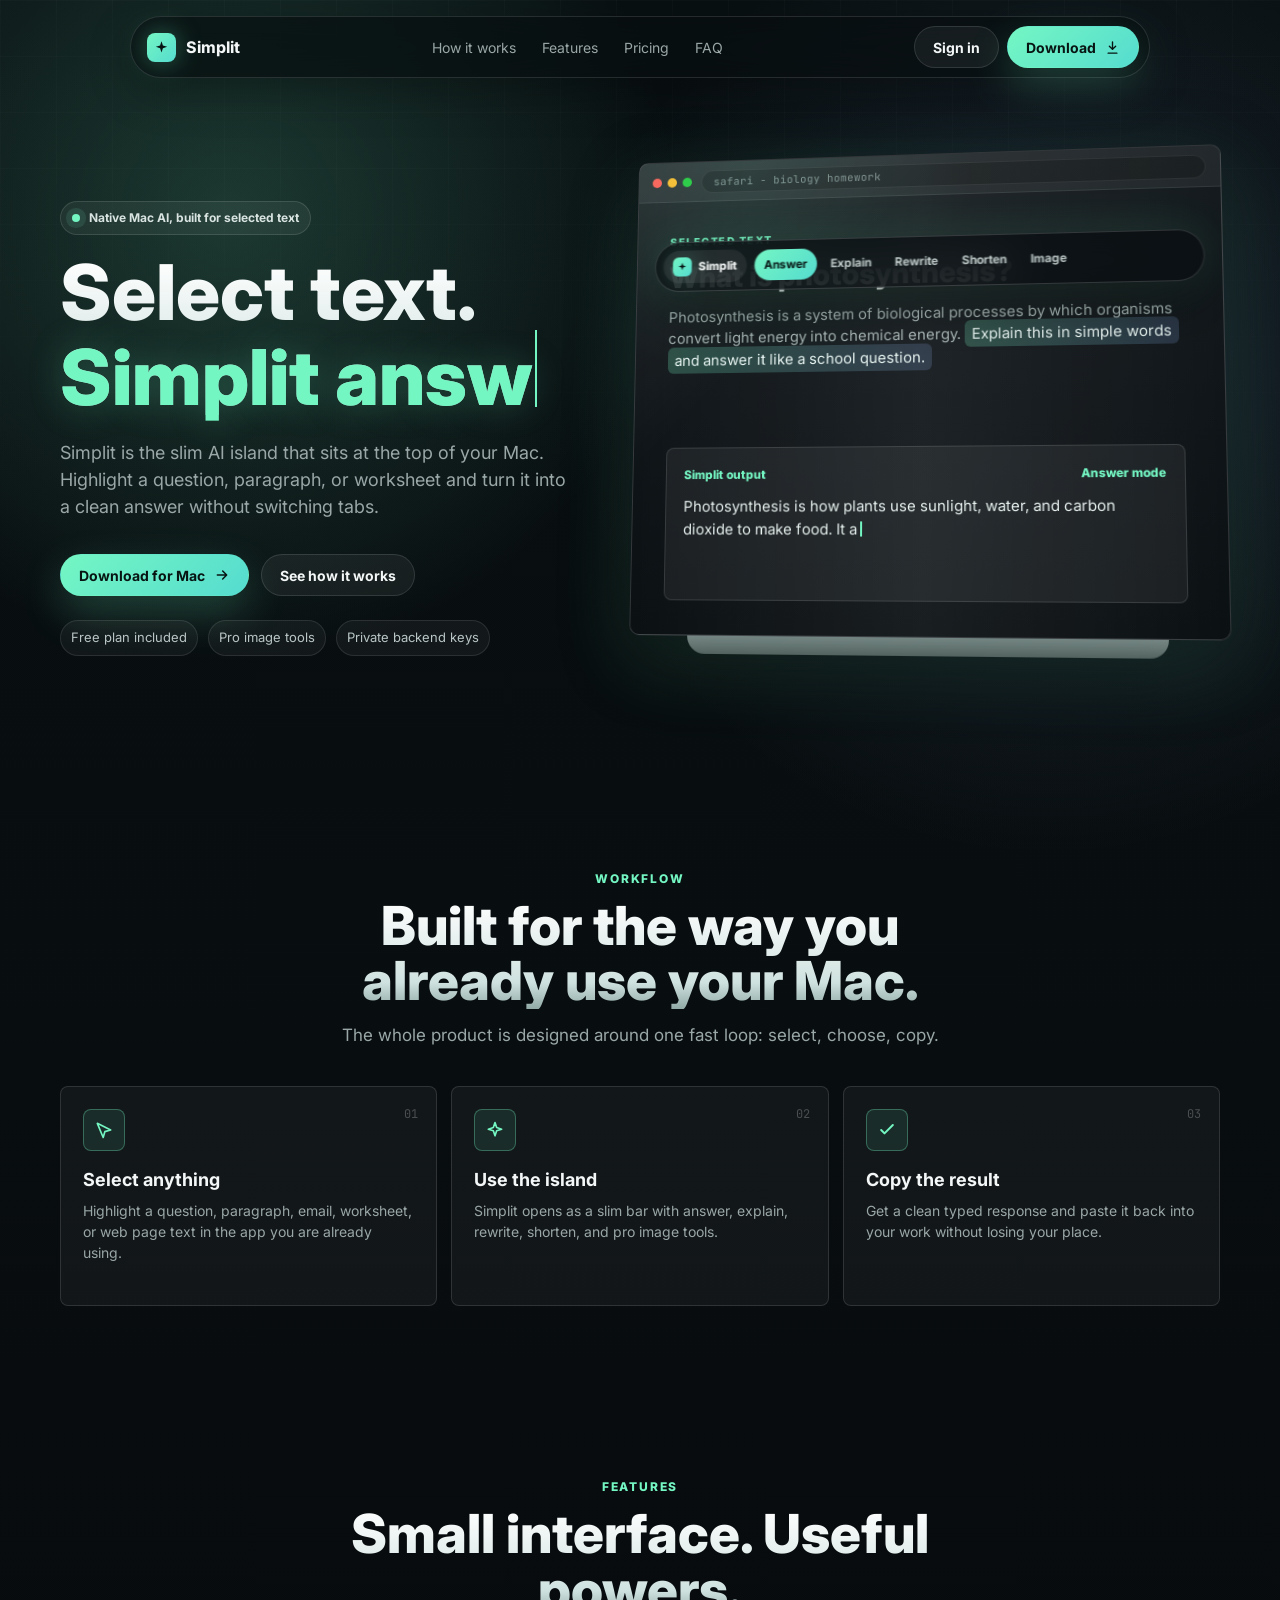
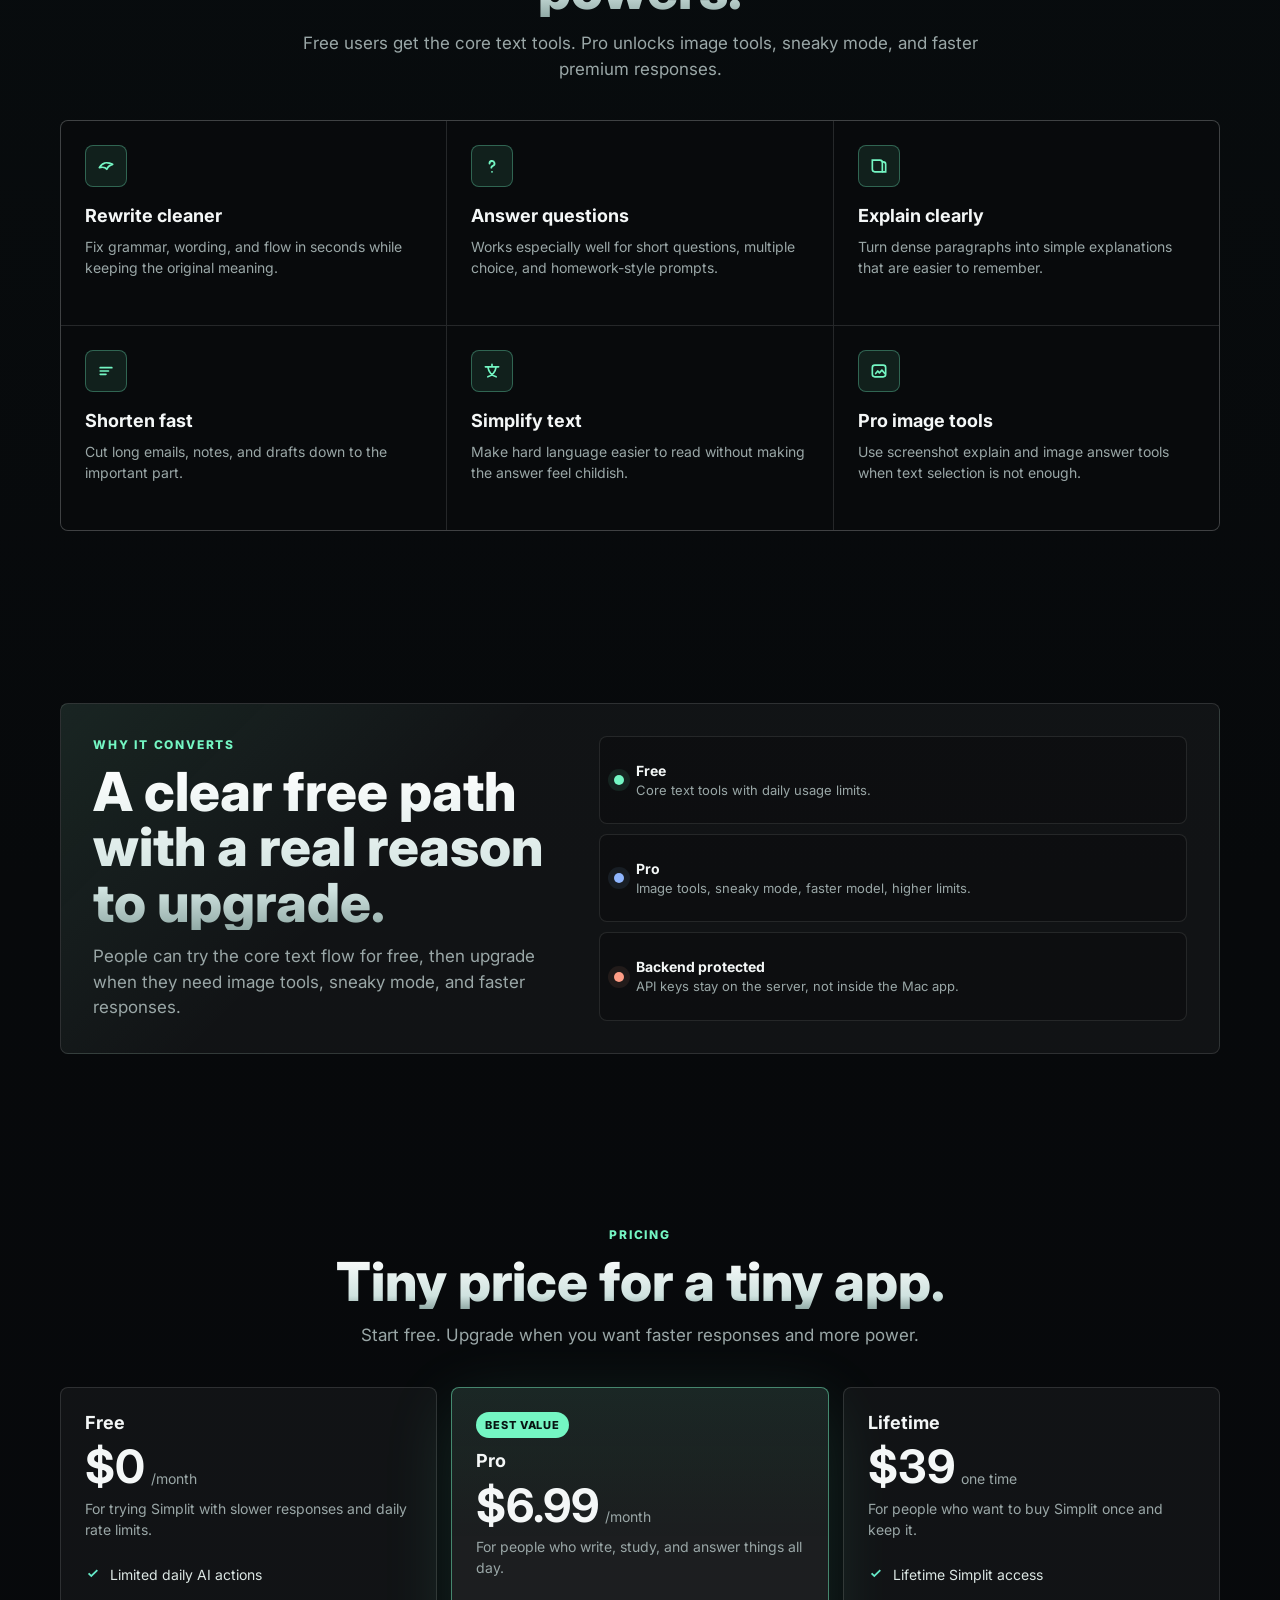
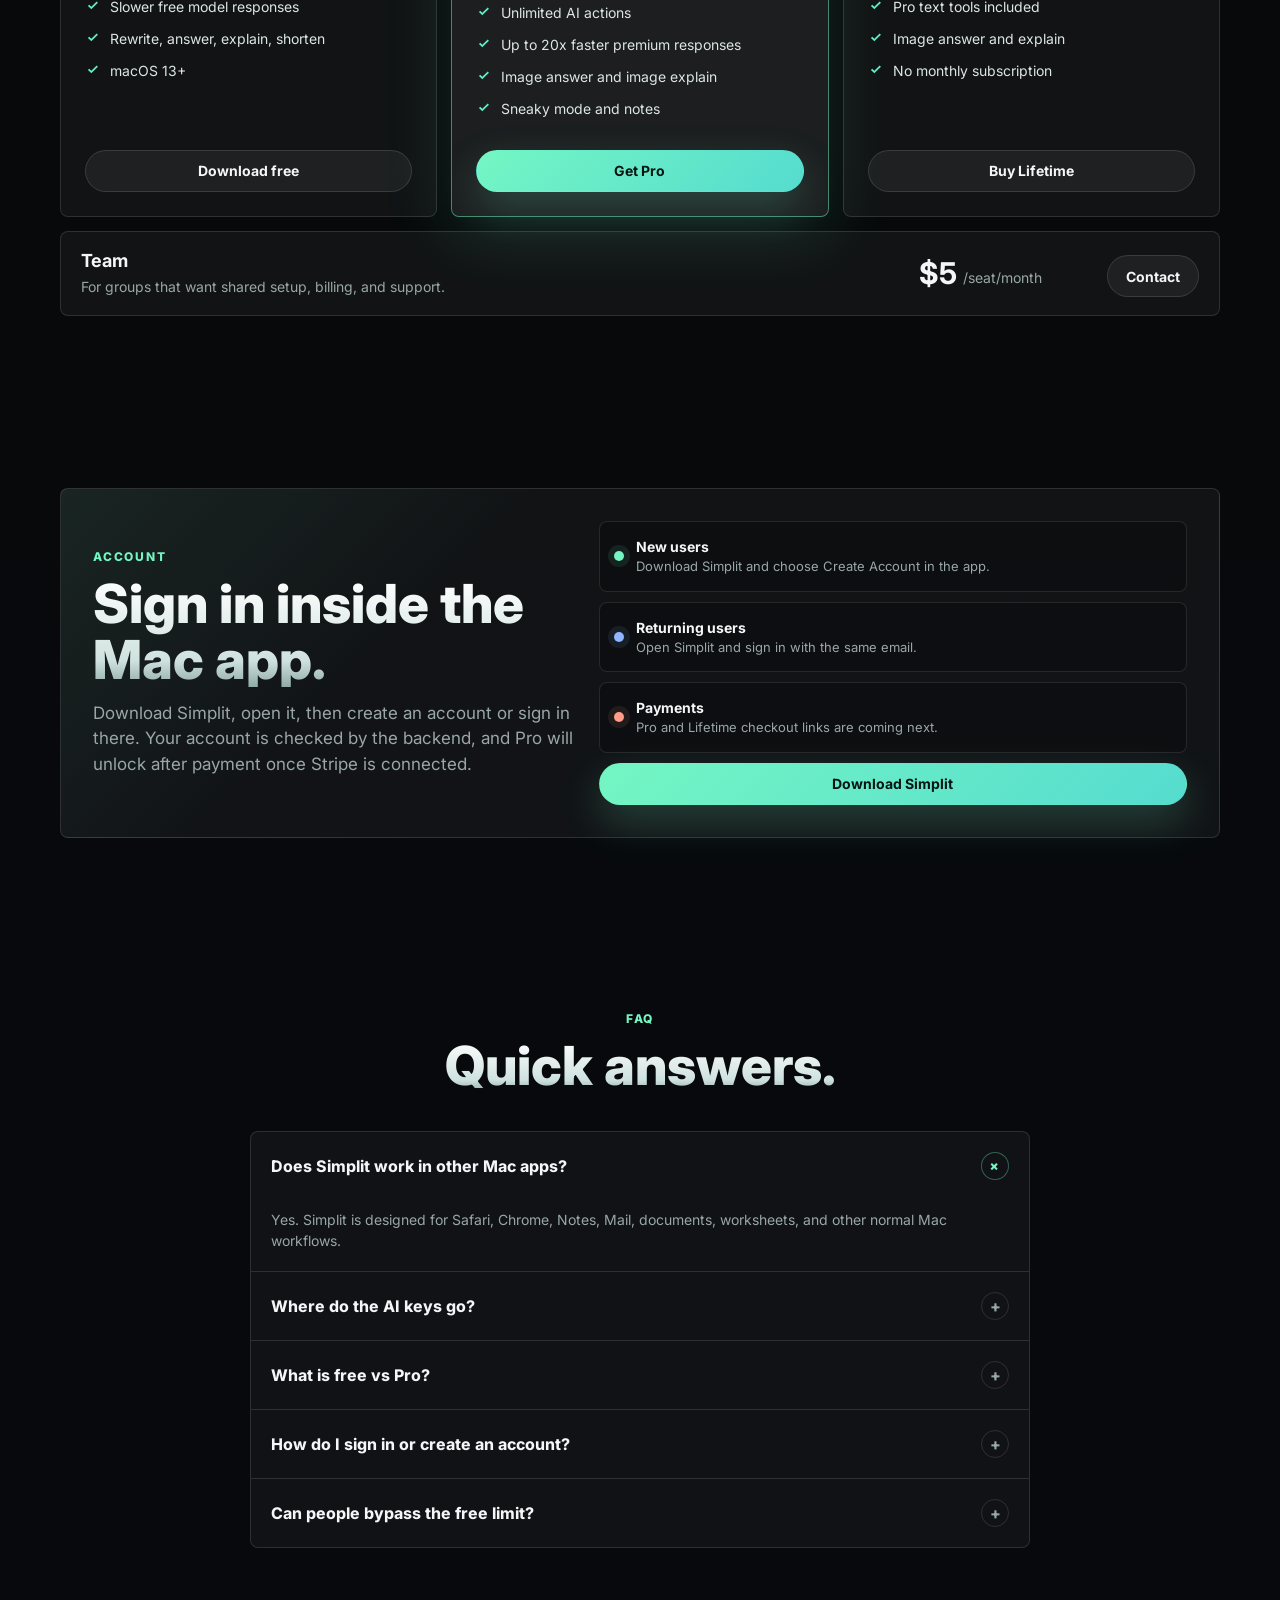
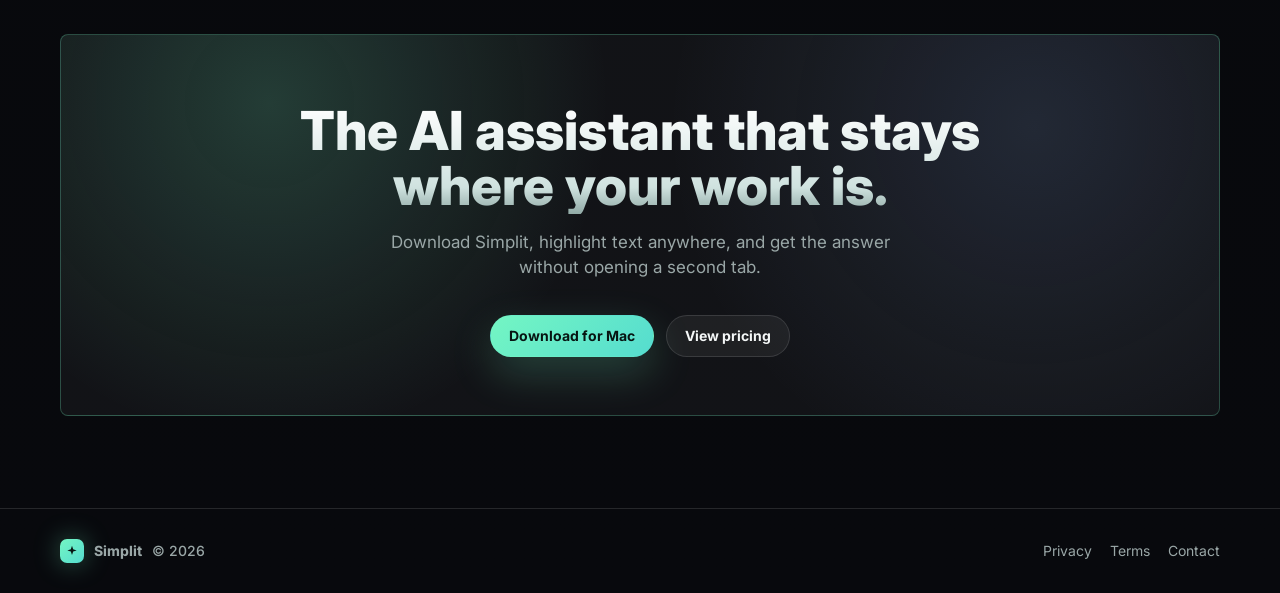
==== commit 78833a7e: "Add files via upload" ====
--- a/index.html
+++ b/index.html
@@ -266,6 +266,12 @@
       margin-top: 34px;
     }
 
+    .nav-actions {
+      display: flex;
+      align-items: center;
+      gap: 8px;
+    }
+
     .microproof {
       display: flex;
       flex-wrap: wrap;
@@ -1013,6 +1019,10 @@
         padding: 0 14px;
       }
 
+      .nav-actions .button.secondary {
+        display: none;
+      }
+
       .hero {
         padding-top: 112px;
         padding-bottom: 44px;
@@ -1103,12 +1113,15 @@
           <a href="#faq">FAQ</a>
         </div>
 
-        <a class="button primary" href="./downloads/Simplit.zip">
-          Download
-          <svg width="15" height="15" viewBox="0 0 24 24" fill="none" aria-hidden="true">
-            <path d="M12 3v12m0 0 5-5m-5 5-5-5M5 21h14" stroke="currentColor" stroke-width="2.2" stroke-linecap="round" stroke-linejoin="round"/>
-          </svg>
-        </a>
+        <div class="nav-actions">
+          <a class="button secondary" href="#account">Sign in</a>
+          <a class="button primary" href="./downloads/Simplit.zip">
+            Download
+            <svg width="15" height="15" viewBox="0 0 24 24" fill="none" aria-hidden="true">
+              <path d="M12 3v12m0 0 5-5m-5 5-5-5M5 21h14" stroke="currentColor" stroke-width="2.2" stroke-linecap="round" stroke-linejoin="round"/>
+            </svg>
+          </a>
+        </div>
       </nav>
     </header>
 
@@ -1332,7 +1345,7 @@
                 <li>Image answer and image explain</li>
                 <li>Sneaky mode and notes</li>
               </ul>
-              <a class="button primary" href="./downloads/Simplit.zip">Start Pro trial</a>
+              <a class="button primary" href="#account">Get Pro</a>
             </article>
 
             <article class="price">
@@ -1345,7 +1358,7 @@
                 <li>Image answer and explain</li>
                 <li>No monthly subscription</li>
               </ul>
-              <a class="button secondary" href="./downloads/Simplit.zip">Get lifetime</a>
+              <a class="button secondary" href="#account">Buy Lifetime</a>
             </article>
 
             <article class="price team-small">
@@ -1356,6 +1369,24 @@
               <div class="price-line"><strong>$5</strong><span>/seat/month</span></div>
               <a class="button secondary" href="mailto:hello@simplit.app">Contact</a>
             </article>
+          </div>
+        </div>
+      </section>
+
+      <section id="account" class="section">
+        <div class="container">
+          <div class="compare-band">
+            <div class="compare-copy">
+              <p class="kicker">Account</p>
+              <h2 class="gradient-text">Sign in inside the Mac app.</h2>
+              <p class="section-copy">Download Simplit, open it, then create an account or sign in there. Your account is checked by the backend, and Pro will unlock after payment once Stripe is connected.</p>
+            </div>
+            <div class="mini-list">
+              <div class="mini-row"><span class="dot"></span><div><strong>New users</strong><span>Download Simplit and choose Create Account in the app.</span></div></div>
+              <div class="mini-row"><span class="dot" style="background:var(--blue);box-shadow:0 0 0 6px rgba(143,182,255,.09);"></span><div><strong>Returning users</strong><span>Open Simplit and sign in with the same email.</span></div></div>
+              <div class="mini-row"><span class="dot" style="background:var(--coral);box-shadow:0 0 0 6px rgba(255,157,134,.09);"></span><div><strong>Payments</strong><span>Pro and Lifetime checkout links are coming next.</span></div></div>
+              <a class="button primary" href="./downloads/Simplit.zip">Download Simplit</a>
+            </div>
           </div>
         </div>
       </section>
@@ -1379,6 +1410,10 @@
             <details>
               <summary>What is free vs Pro?<span class="plus">+</span></summary>
               <p>Free is for core text actions with usage limits. Pro is for image tools, sneaky mode, faster premium responses, and higher limits.</p>
+            </details>
+            <details>
+              <summary>How do I sign in or create an account?<span class="plus">+</span></summary>
+              <p>Download the Mac app and sign in or create an account from Simplit. The website is for downloads, pricing, and payment checkout.</p>
             </details>
             <details>
               <summary>Can people bypass the free limit?<span class="plus">+</span></summary>
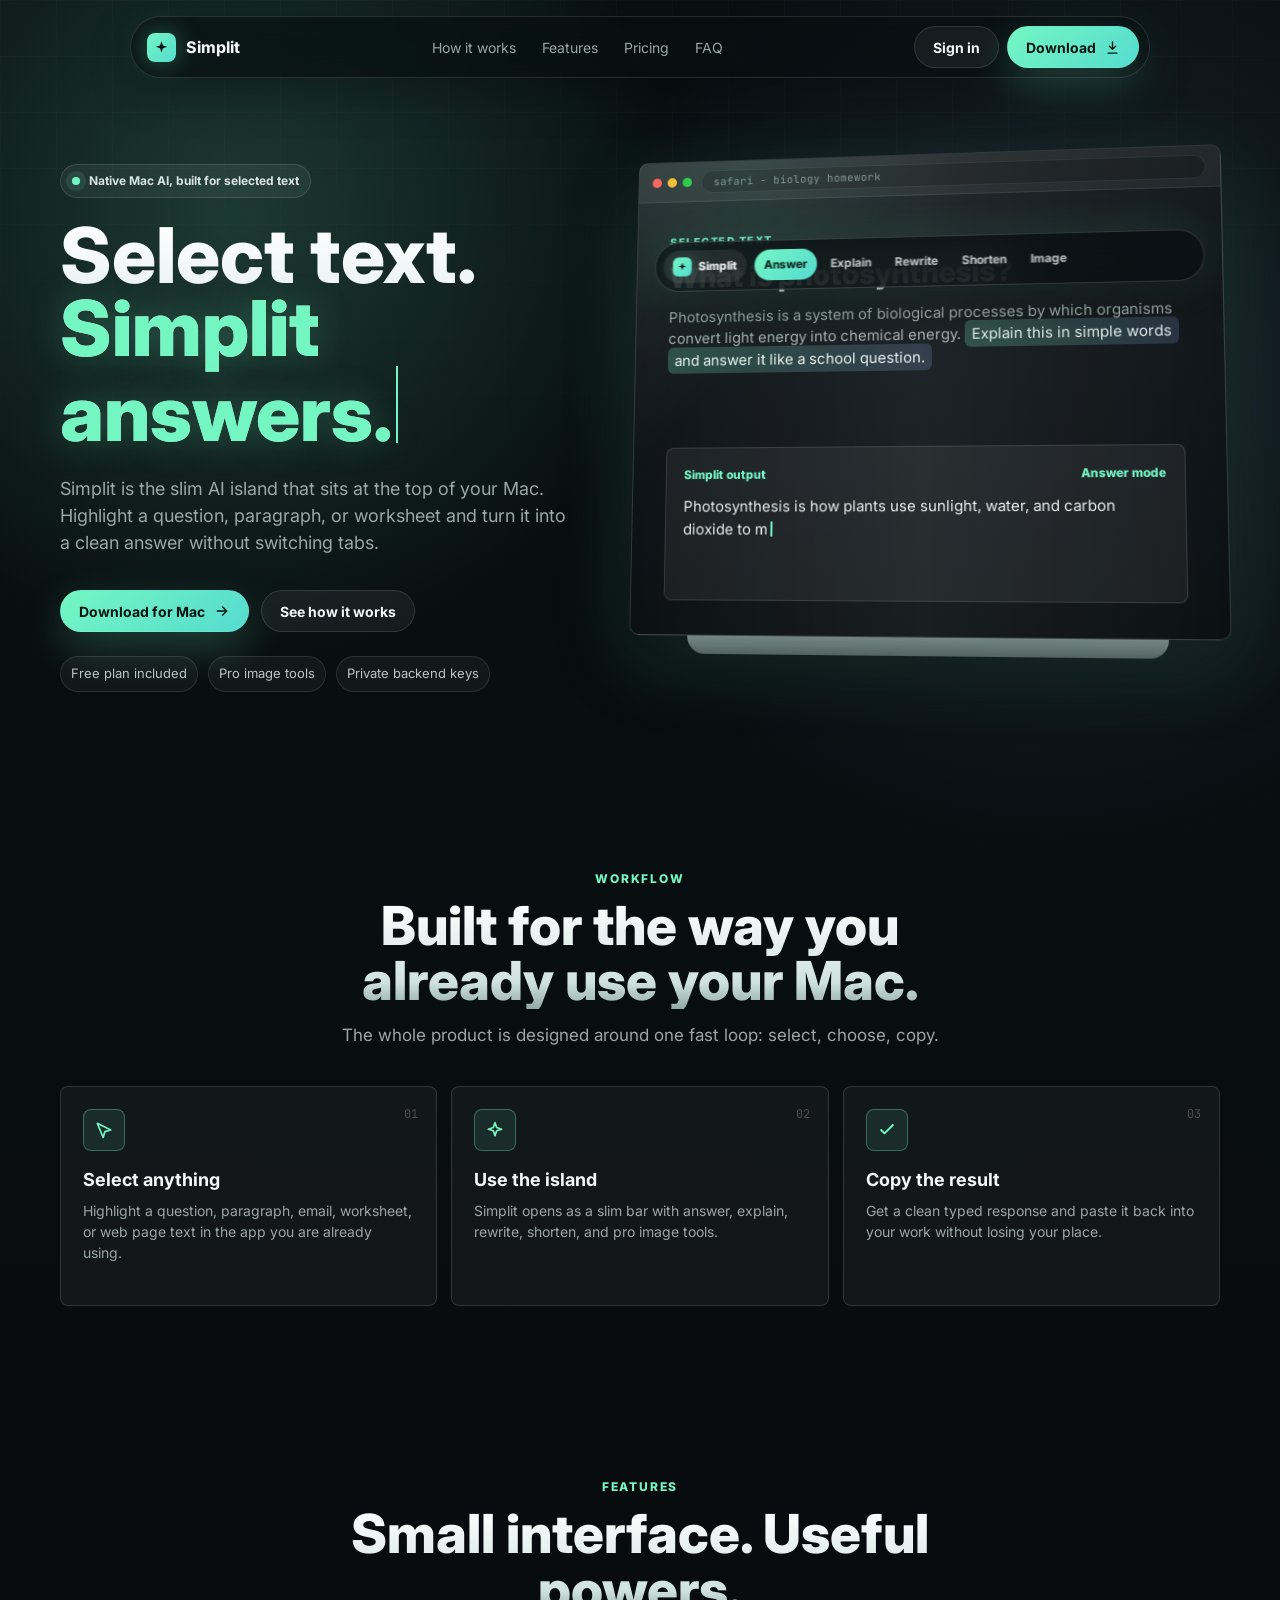
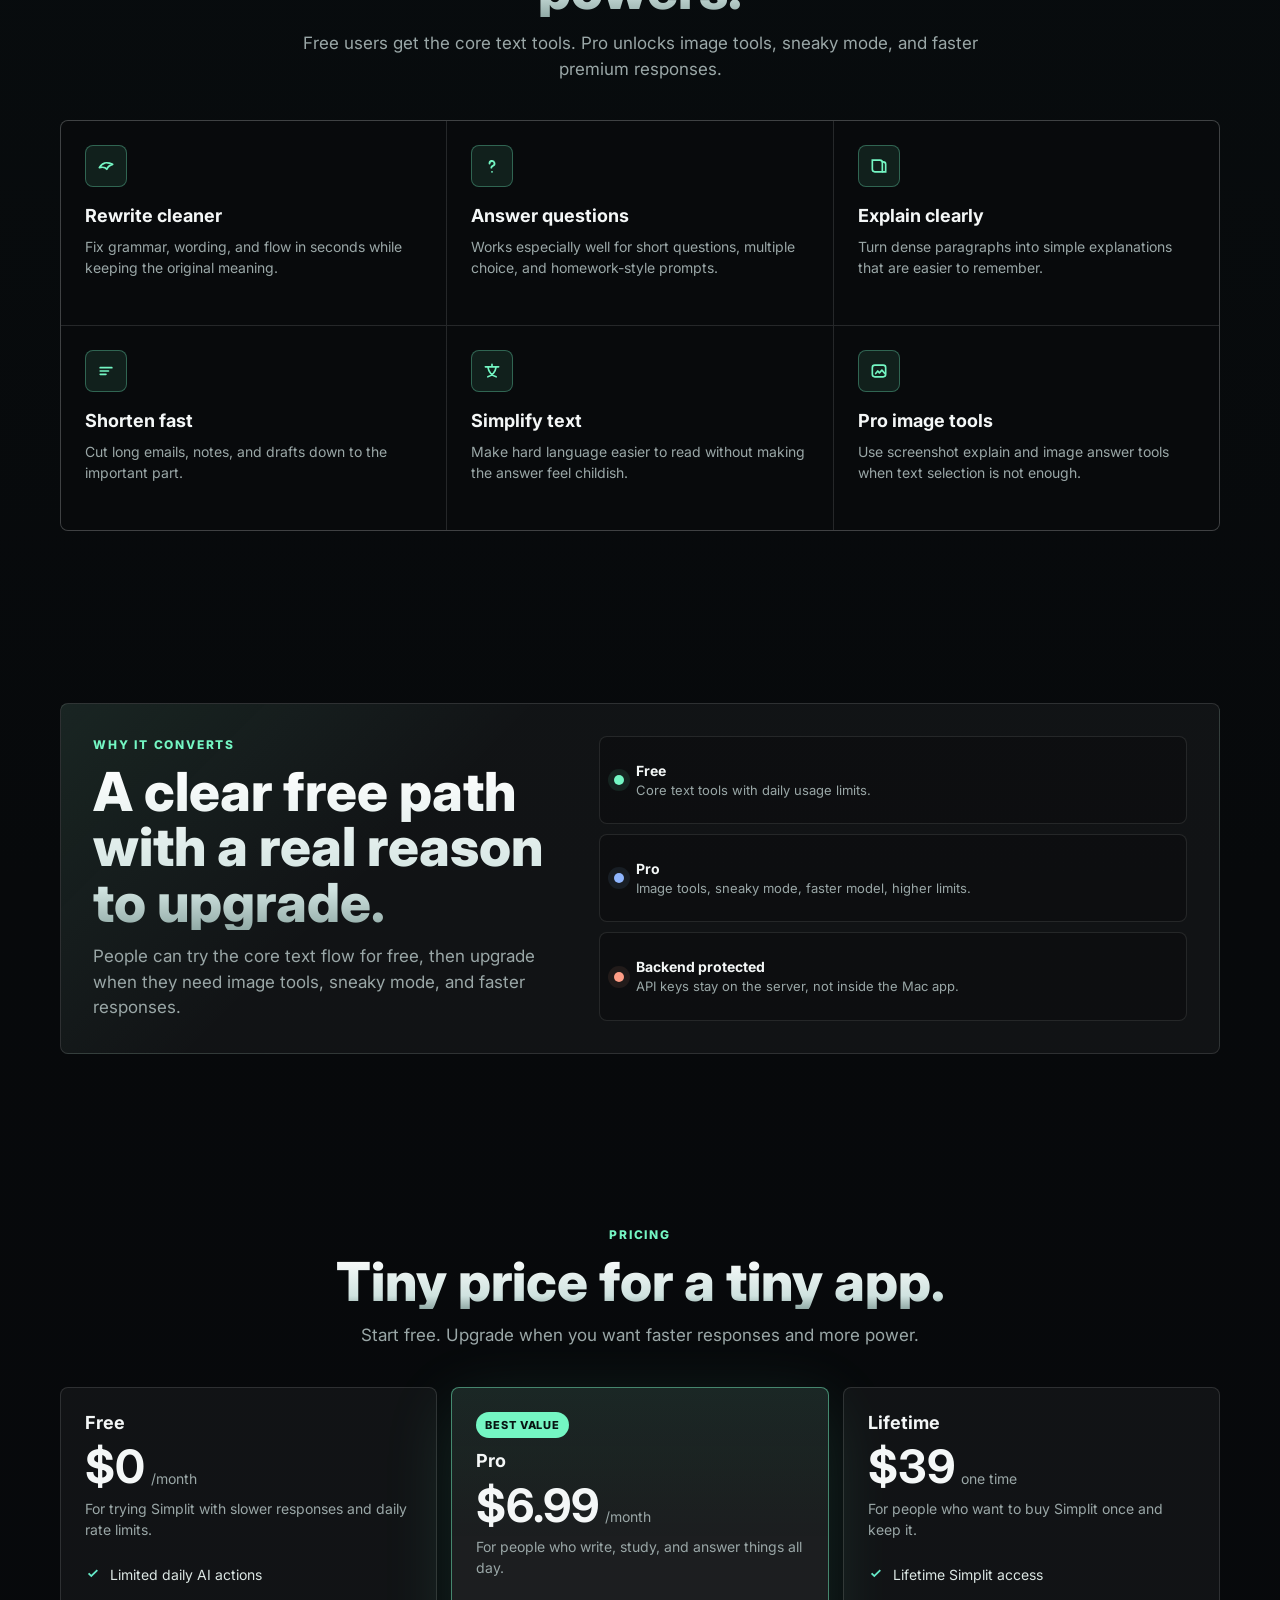
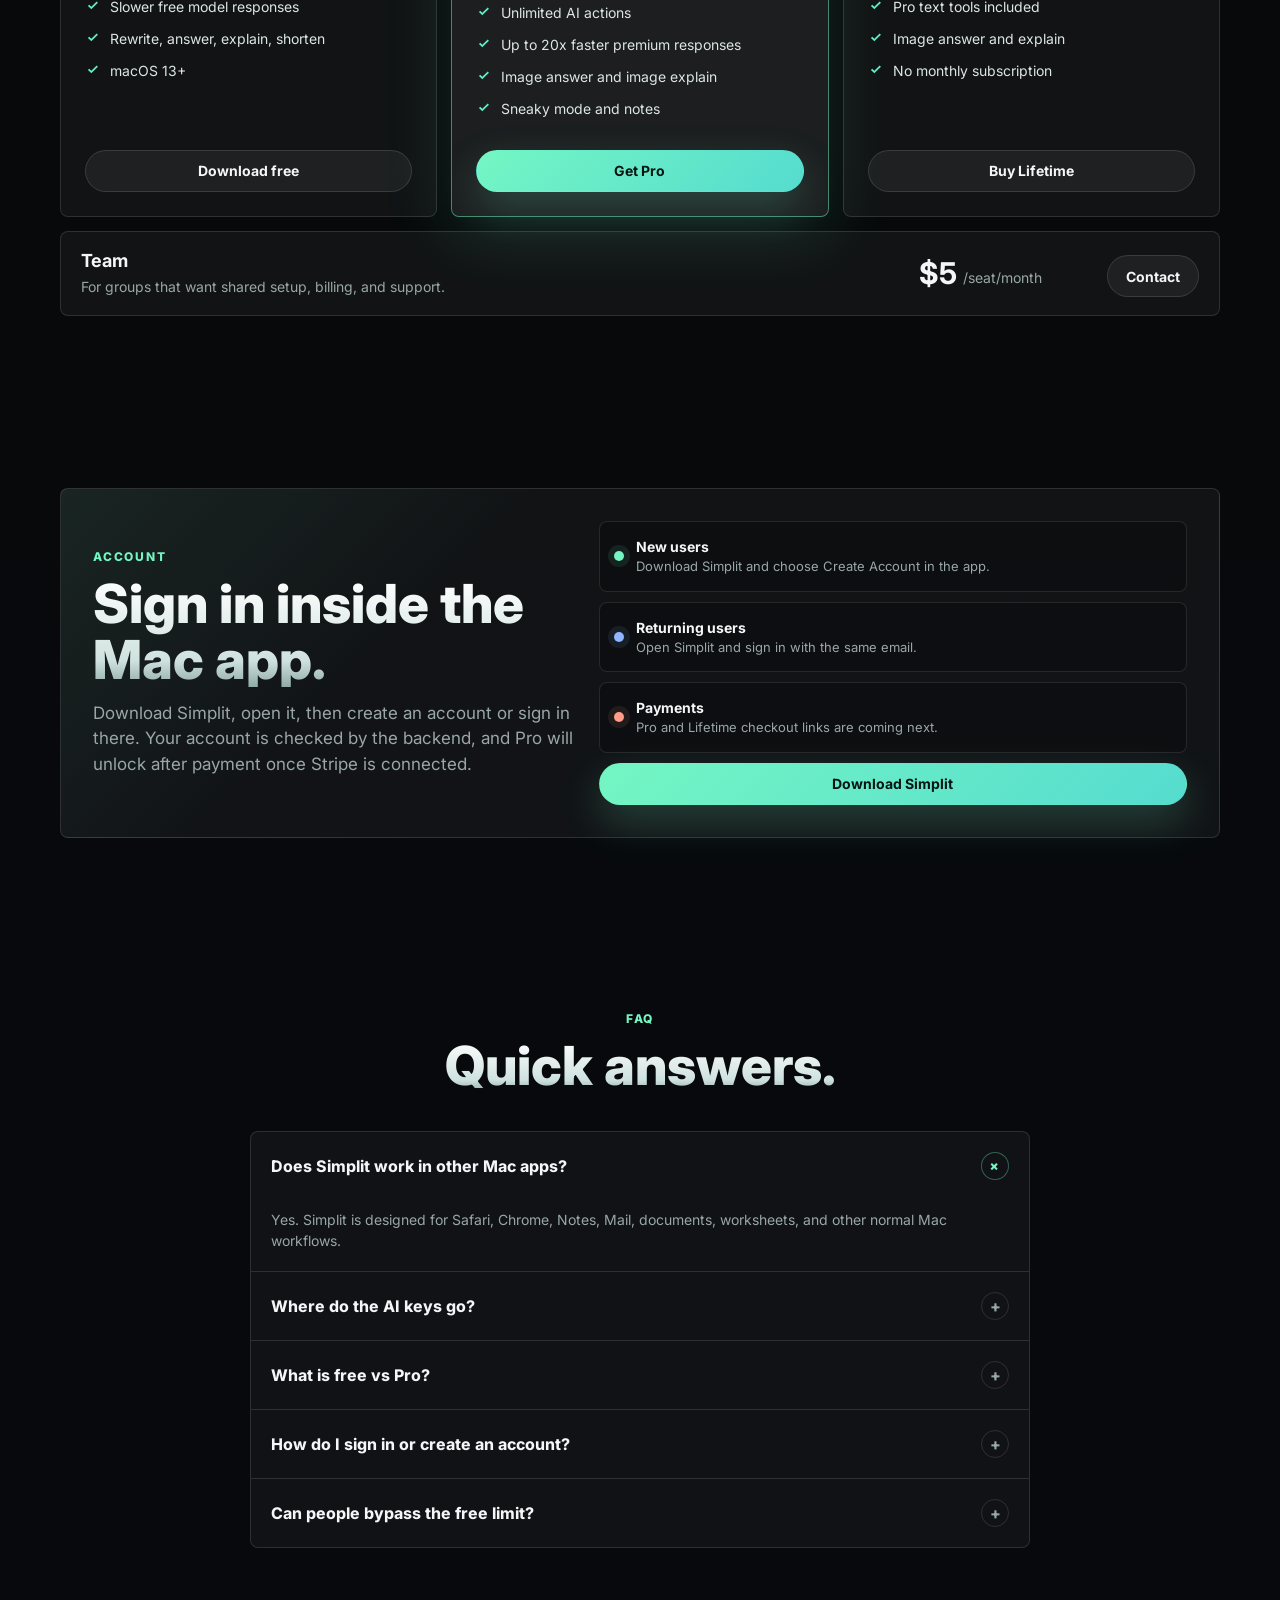
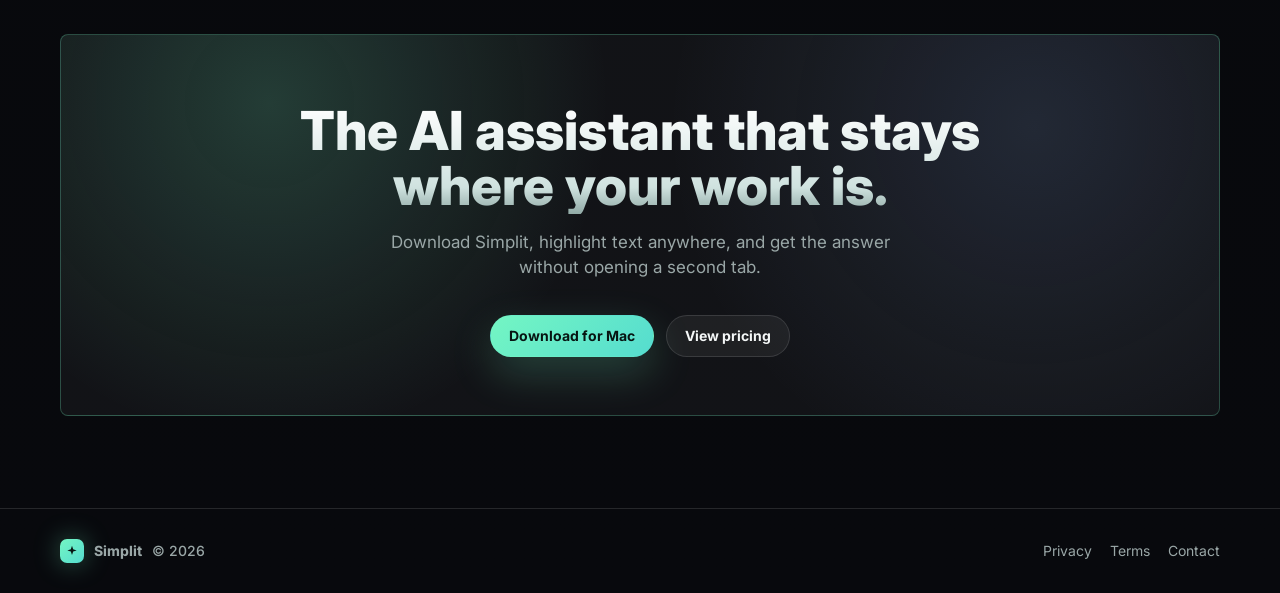
==== commit 6ec10a5e: "Add files via upload" ====
--- a/index.html
+++ b/index.html
@@ -1115,7 +1115,7 @@
 
         <div class="nav-actions">
           <a class="button secondary" href="#account">Sign in</a>
-          <a class="button primary" href="./downloads/Simplit.zip">
+          <a class="button primary" href="./downloads/Simplit.dmg">
             Download
             <svg width="15" height="15" viewBox="0 0 24 24" fill="none" aria-hidden="true">
               <path d="M12 3v12m0 0 5-5m-5 5-5-5M5 21h14" stroke="currentColor" stroke-width="2.2" stroke-linecap="round" stroke-linejoin="round"/>
@@ -1144,7 +1144,7 @@
             </p>
 
             <div class="hero-actions reveal delay-3">
-              <a class="button primary" href="./downloads/Simplit.zip">
+              <a class="button primary" href="./downloads/Simplit.dmg">
                 Download for Mac
                 <svg width="16" height="16" viewBox="0 0 24 24" fill="none" aria-hidden="true">
                   <path d="M5 12h14m-6-6 6 6-6 6" stroke="currentColor" stroke-width="2.2" stroke-linecap="round" stroke-linejoin="round"/>
@@ -1331,7 +1331,7 @@
                 <li>Rewrite, answer, explain, shorten</li>
                 <li>macOS 13+</li>
               </ul>
-              <a class="button secondary" href="./downloads/Simplit.zip">Download free</a>
+              <a class="button secondary" href="./downloads/Simplit.dmg">Download free</a>
             </article>
 
             <article class="price featured">
@@ -1385,7 +1385,7 @@
               <div class="mini-row"><span class="dot"></span><div><strong>New users</strong><span>Download Simplit and choose Create Account in the app.</span></div></div>
               <div class="mini-row"><span class="dot" style="background:var(--blue);box-shadow:0 0 0 6px rgba(143,182,255,.09);"></span><div><strong>Returning users</strong><span>Open Simplit and sign in with the same email.</span></div></div>
               <div class="mini-row"><span class="dot" style="background:var(--coral);box-shadow:0 0 0 6px rgba(255,157,134,.09);"></span><div><strong>Payments</strong><span>Pro and Lifetime checkout links are coming next.</span></div></div>
-              <a class="button primary" href="./downloads/Simplit.zip">Download Simplit</a>
+              <a class="button primary" href="./downloads/Simplit.dmg">Download Simplit</a>
             </div>
           </div>
         </div>
@@ -1429,7 +1429,7 @@
             <h2 class="gradient-text">The AI assistant that stays where your work is.</h2>
             <p>Download Simplit, highlight text anywhere, and get the answer without opening a second tab.</p>
             <div class="hero-actions" style="justify-content:center;">
-              <a class="button primary" href="./downloads/Simplit.zip">Download for Mac</a>
+              <a class="button primary" href="./downloads/Simplit.dmg">Download for Mac</a>
               <a class="button secondary" href="#pricing">View pricing</a>
             </div>
           </div>
